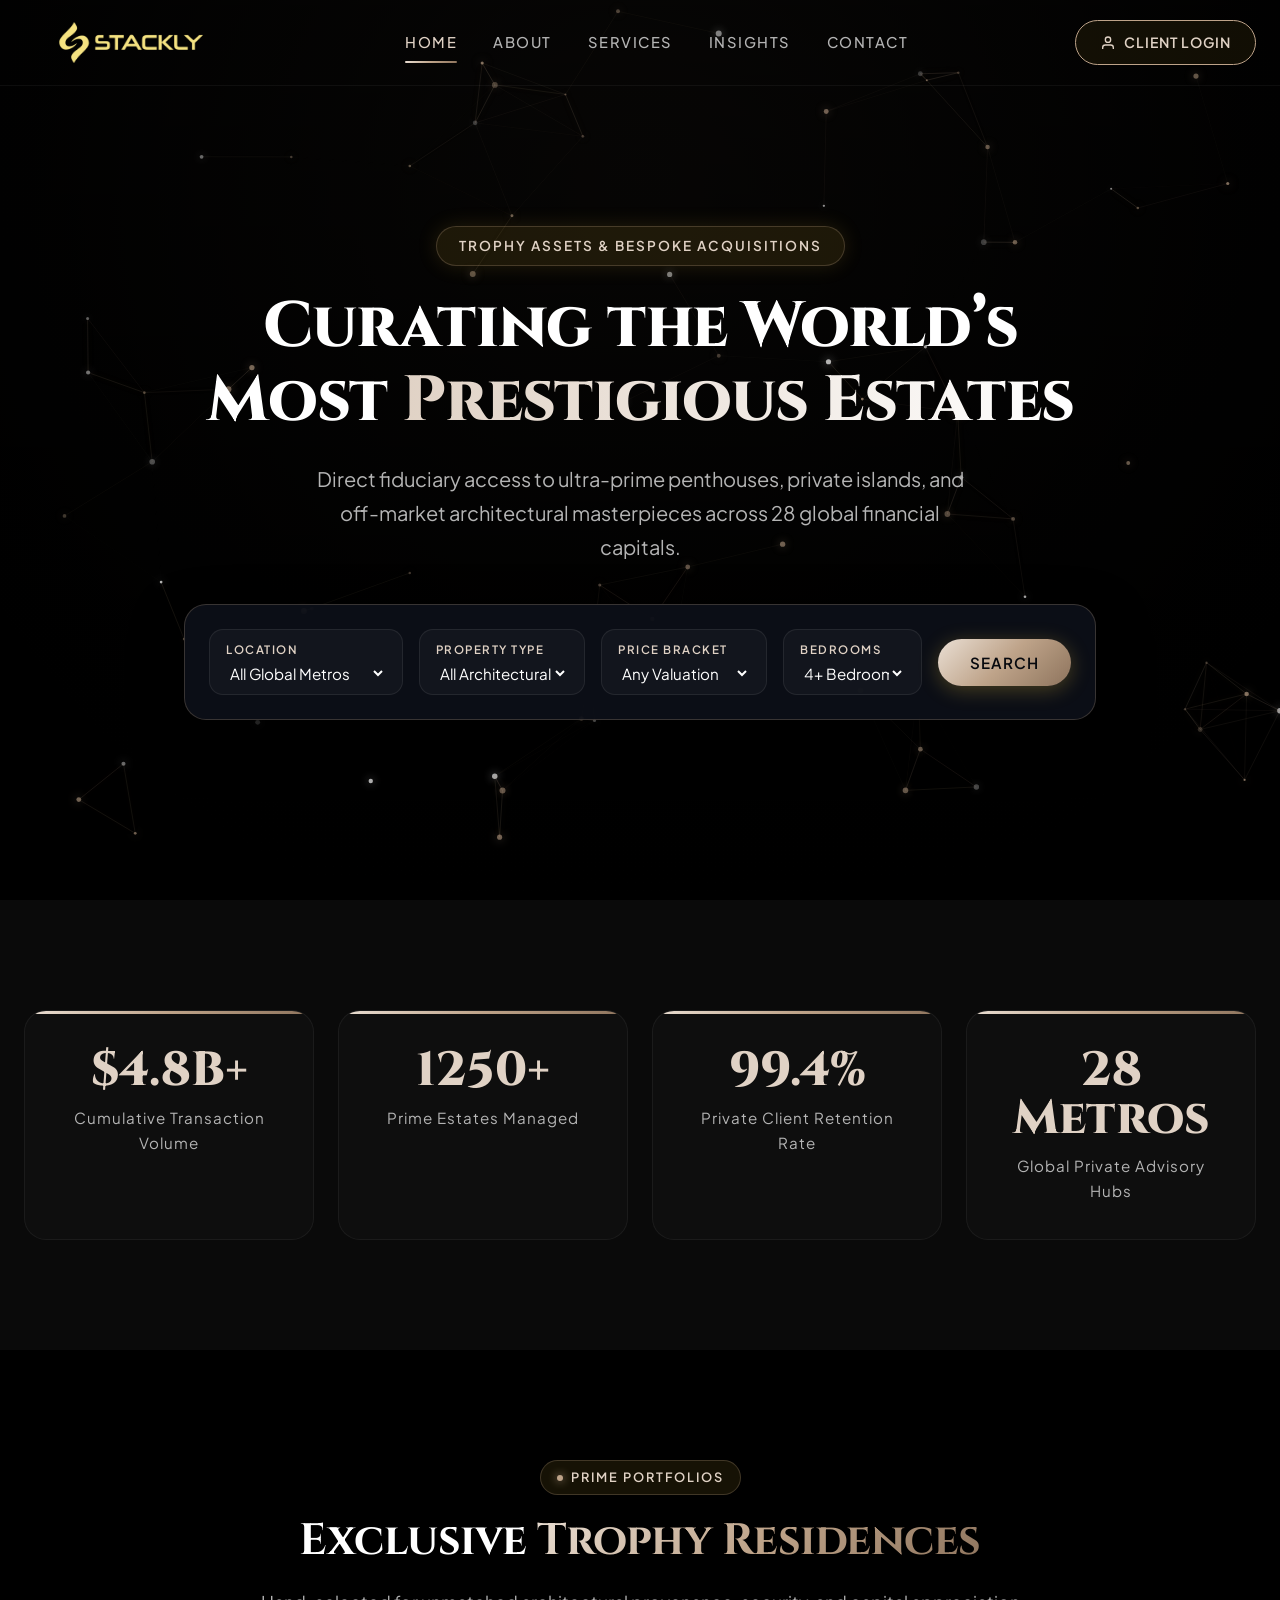
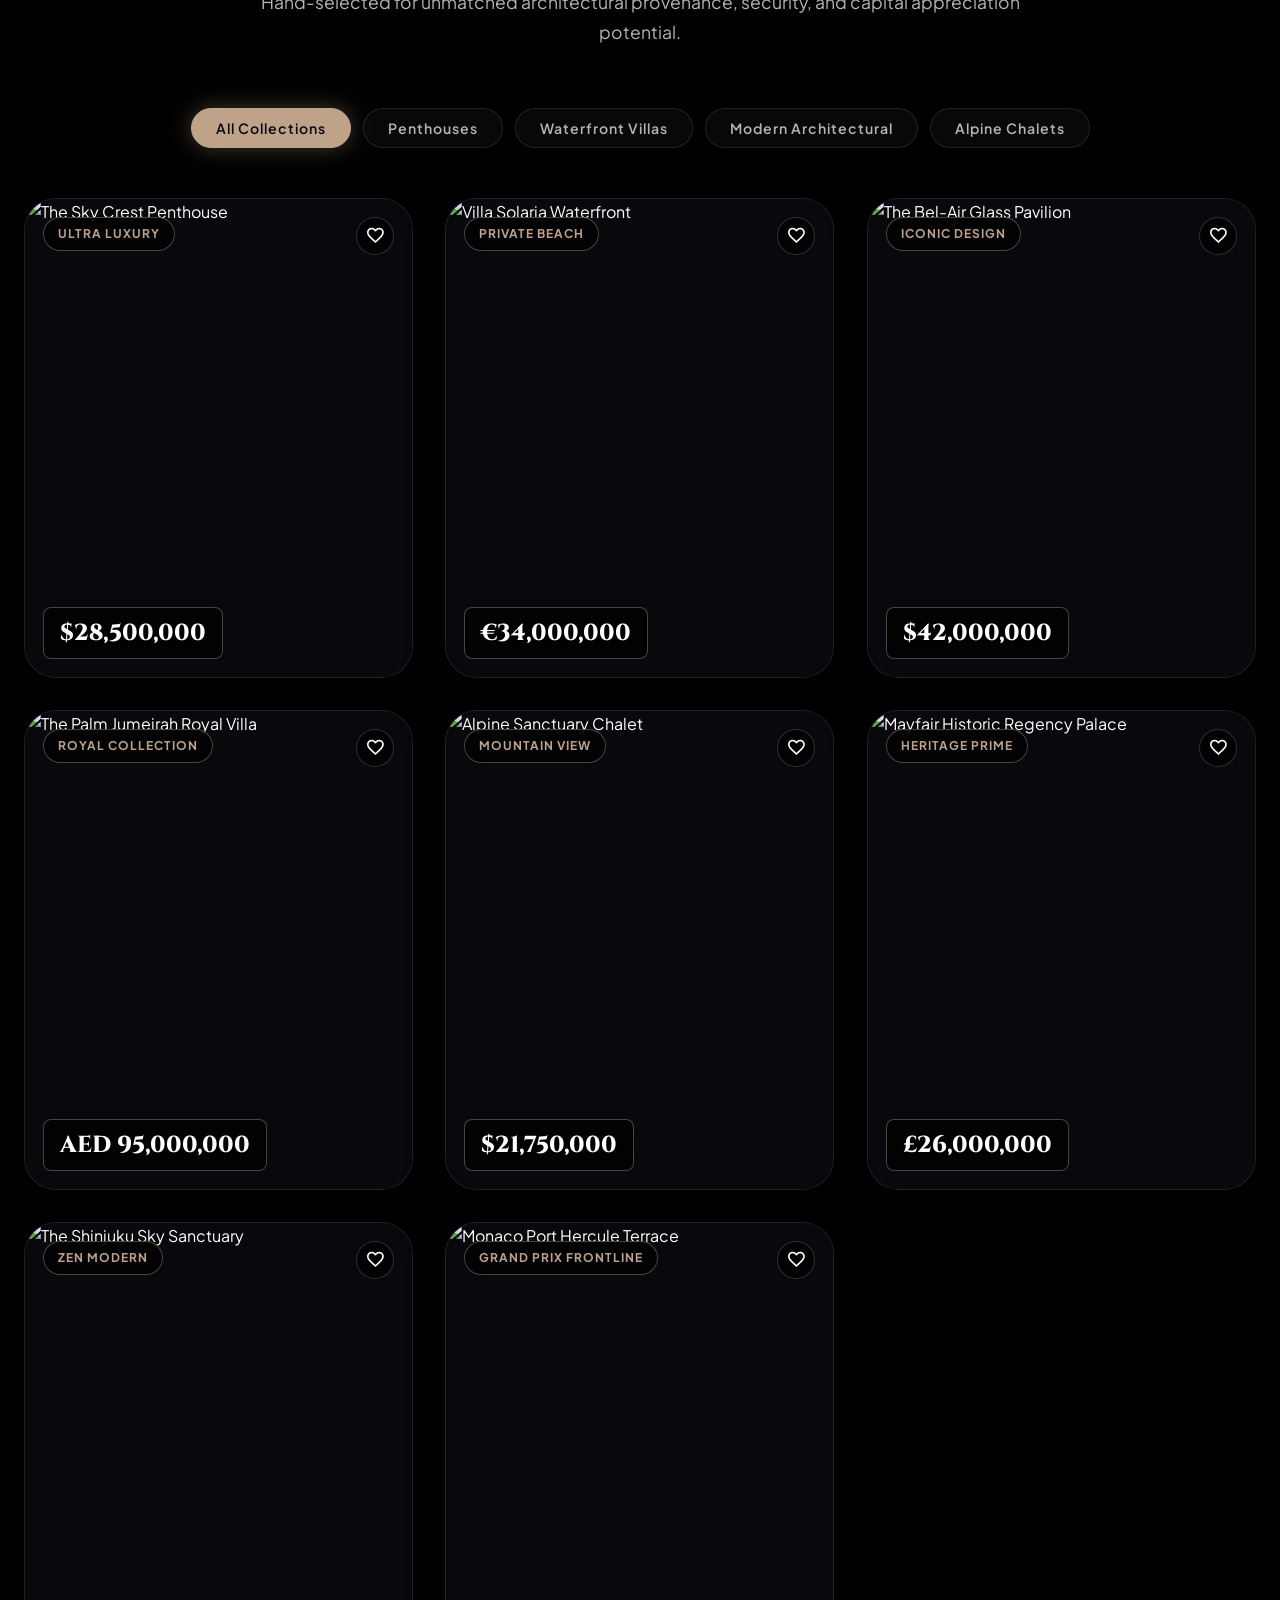
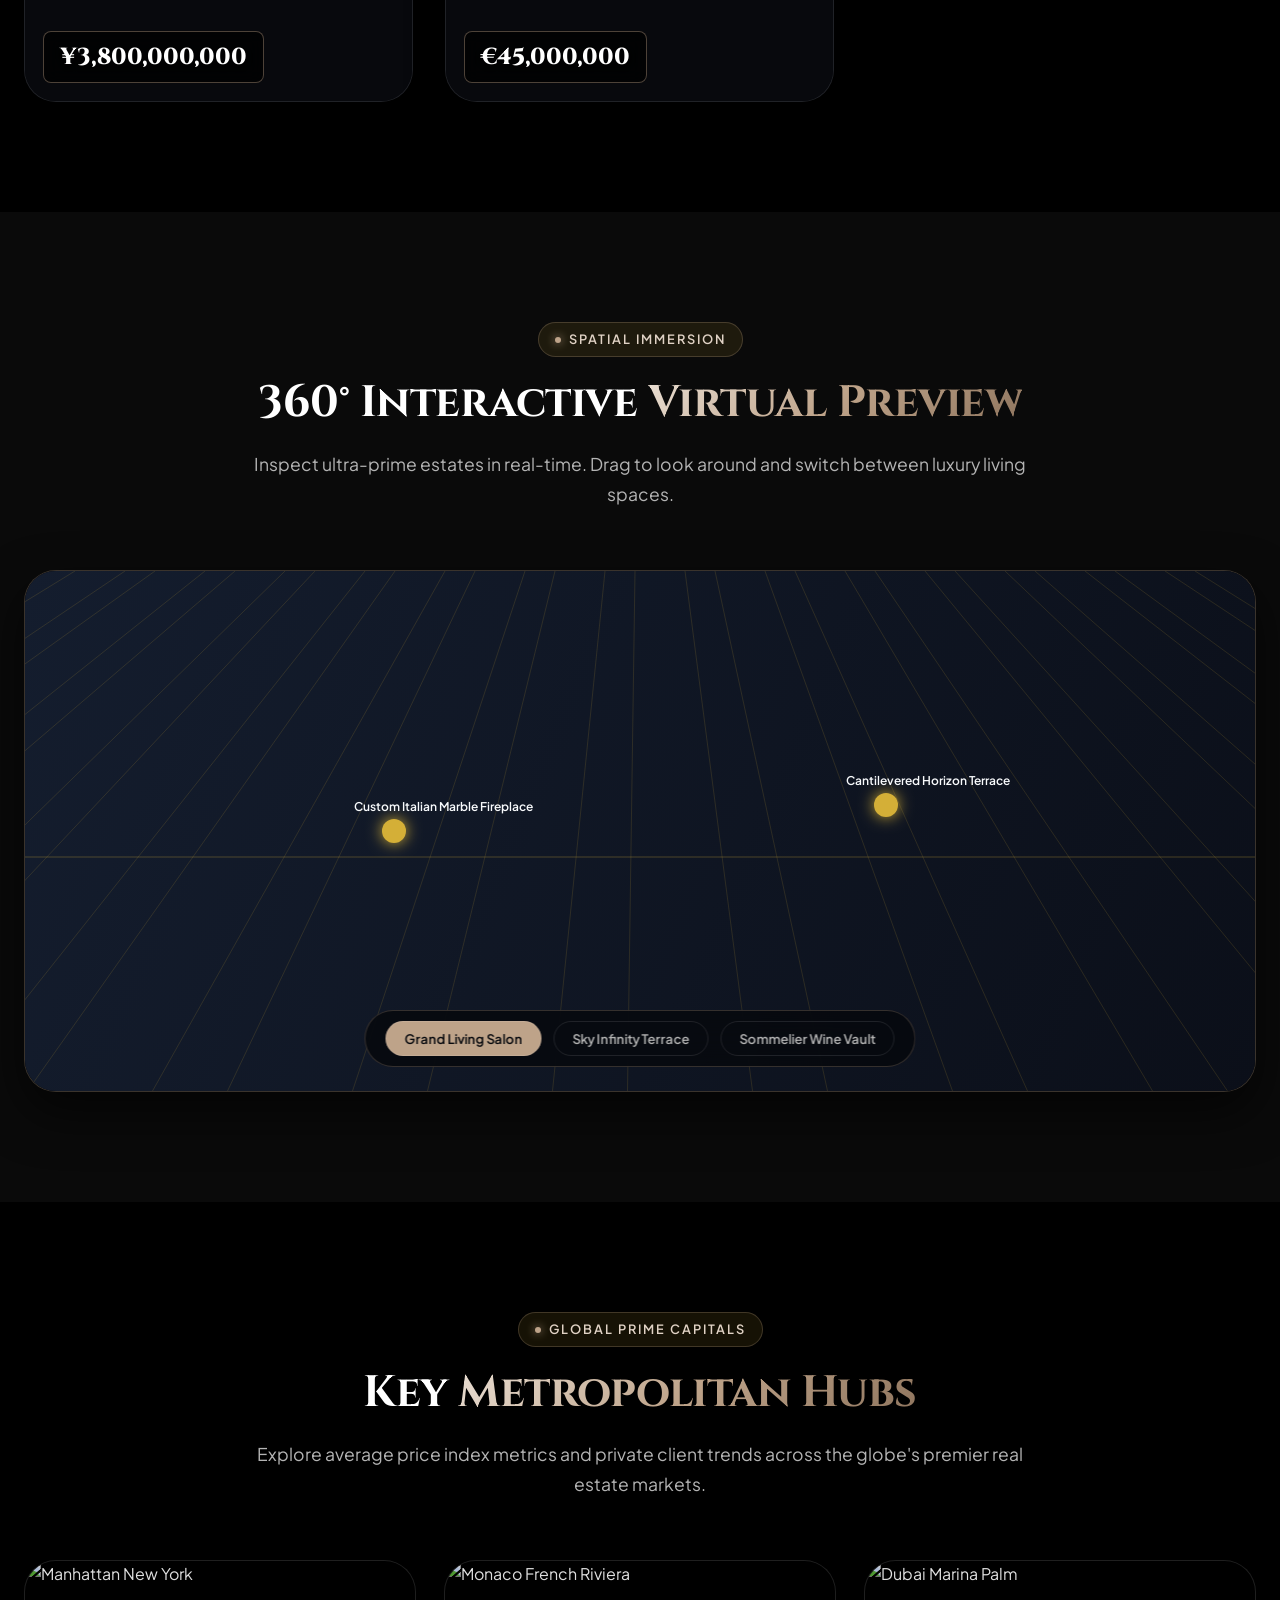
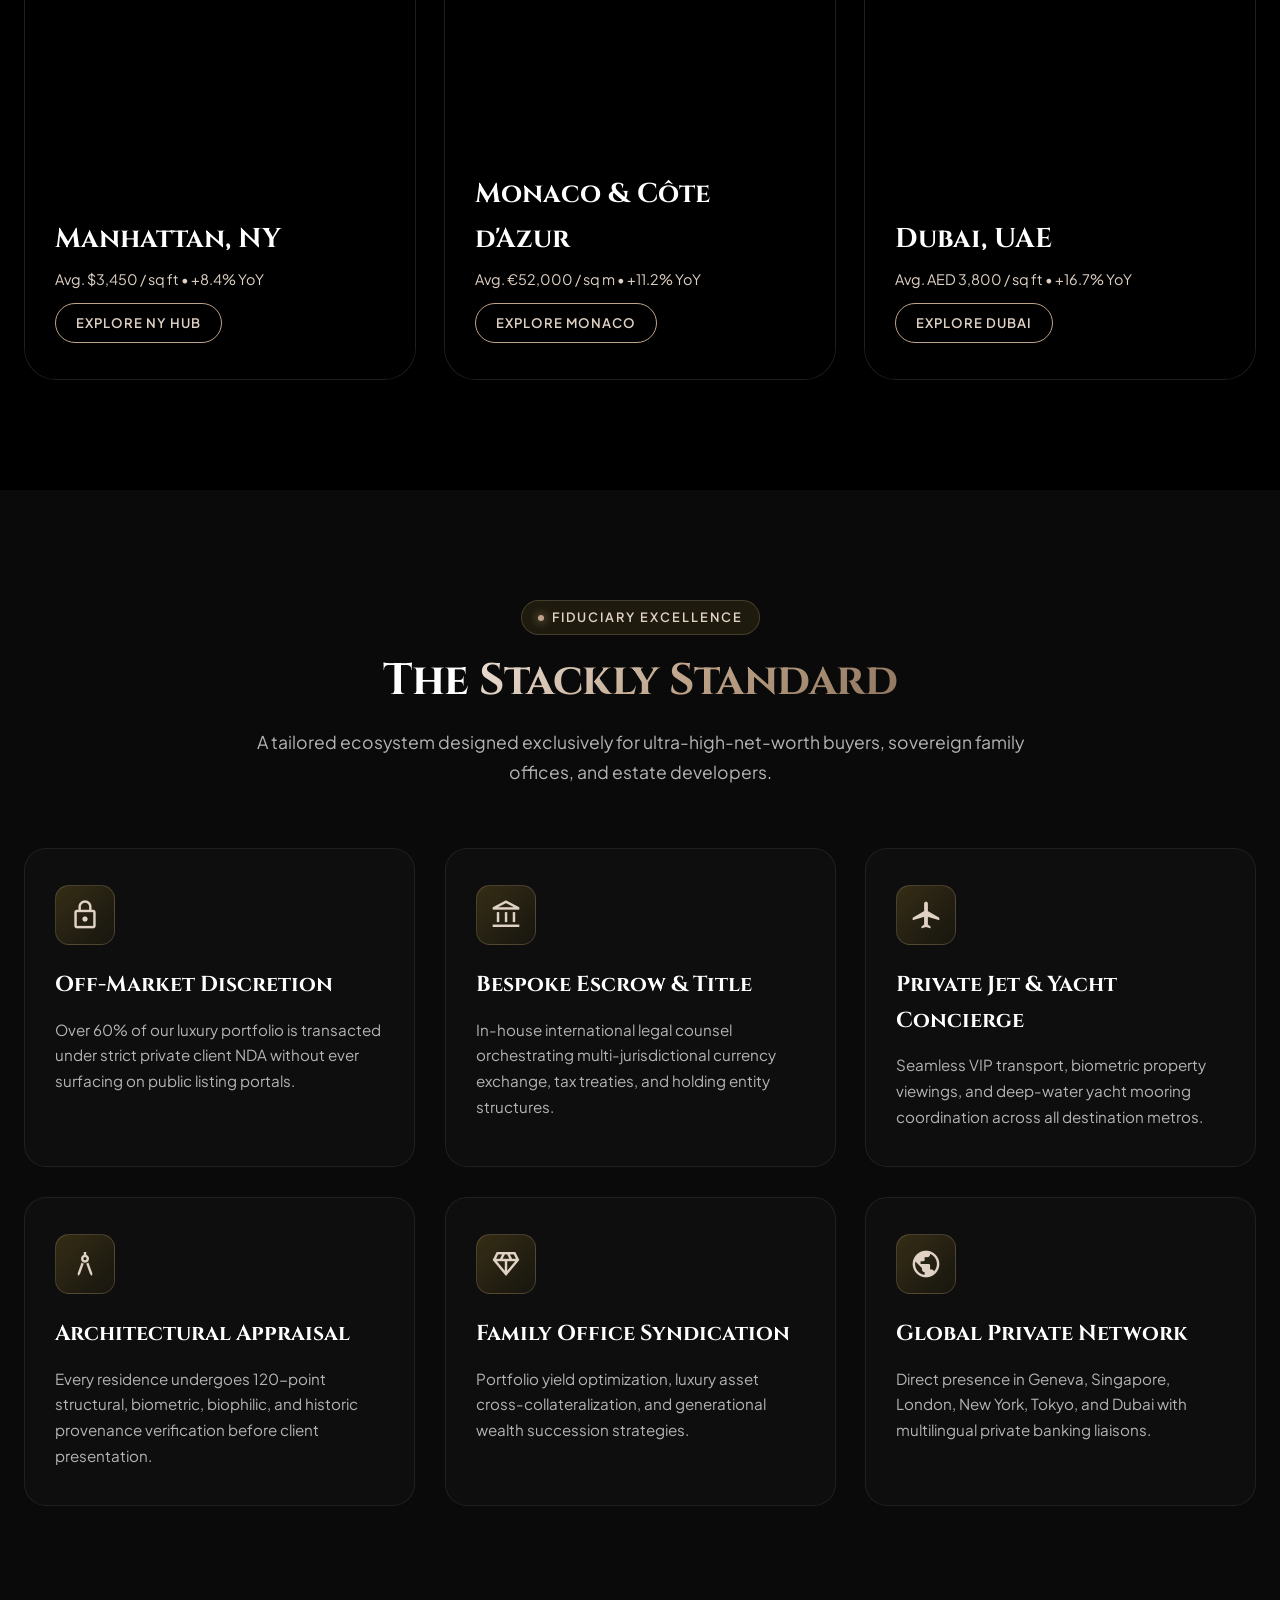
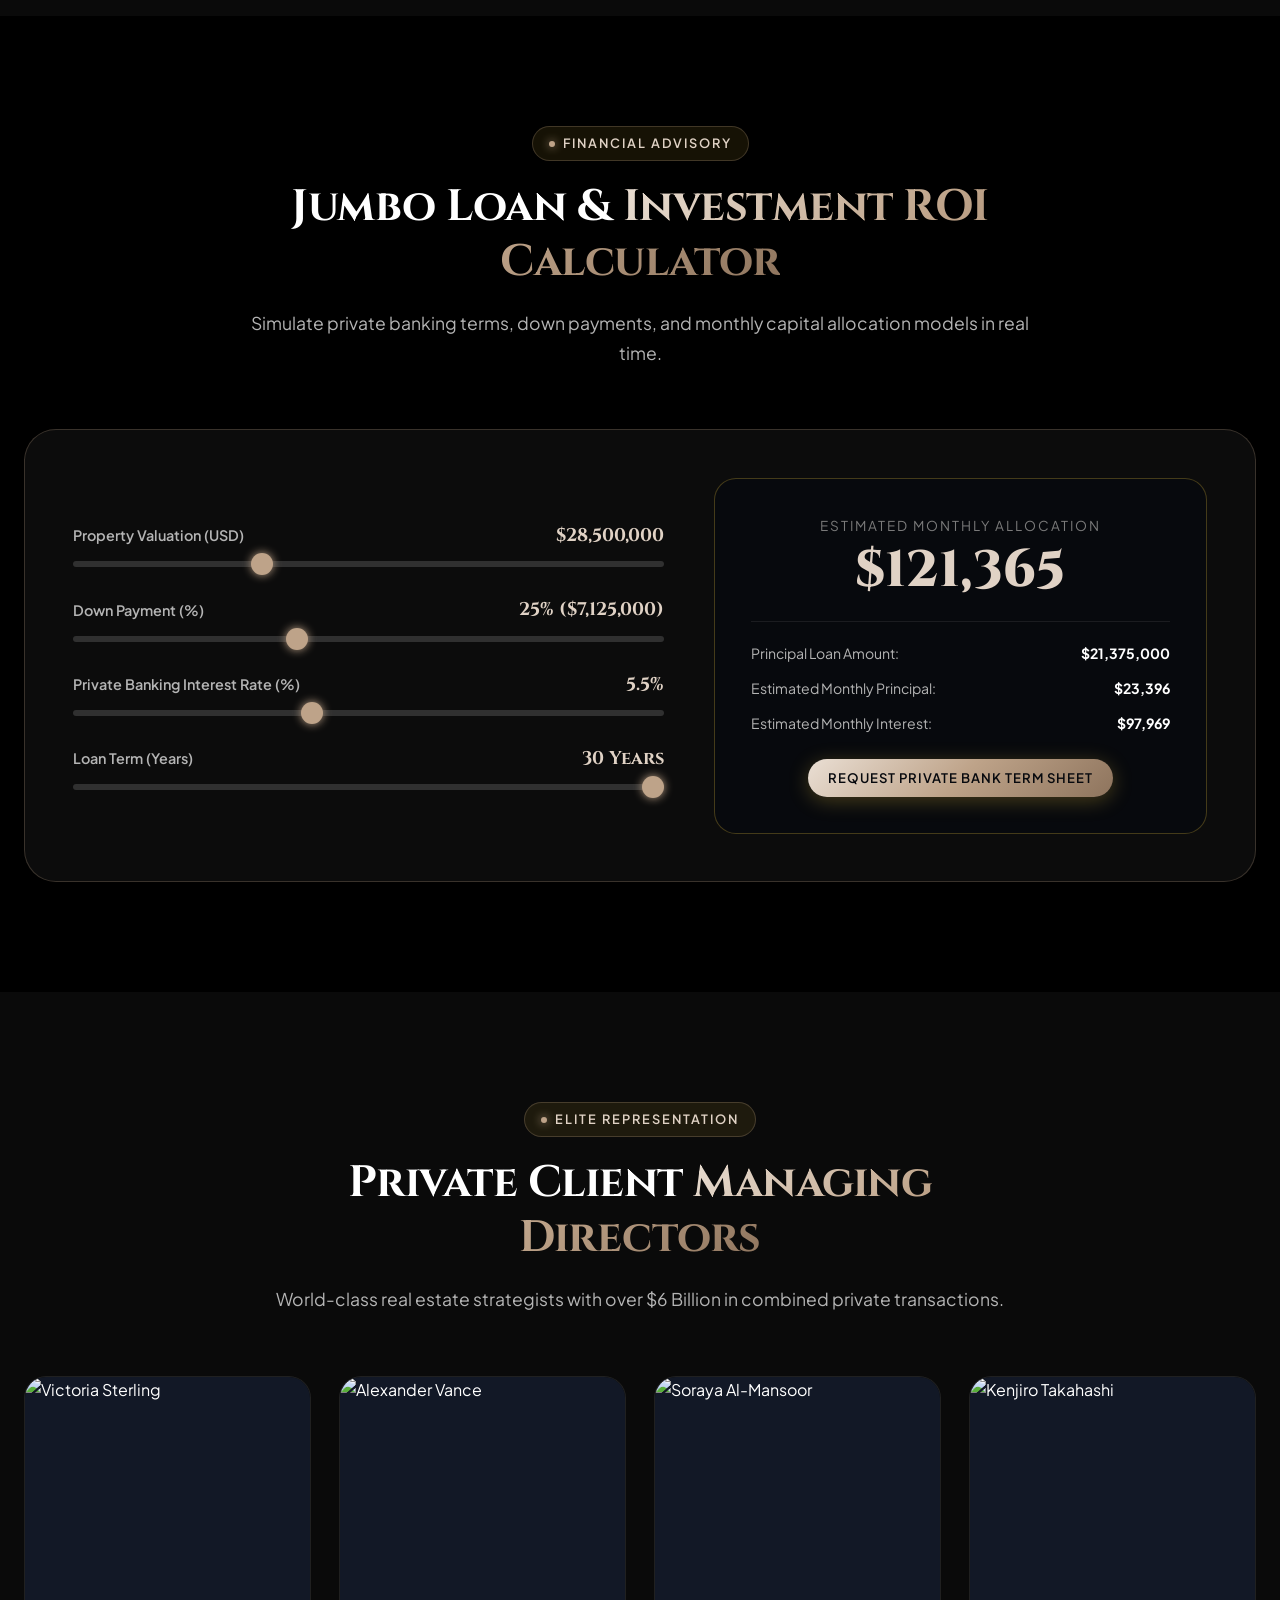
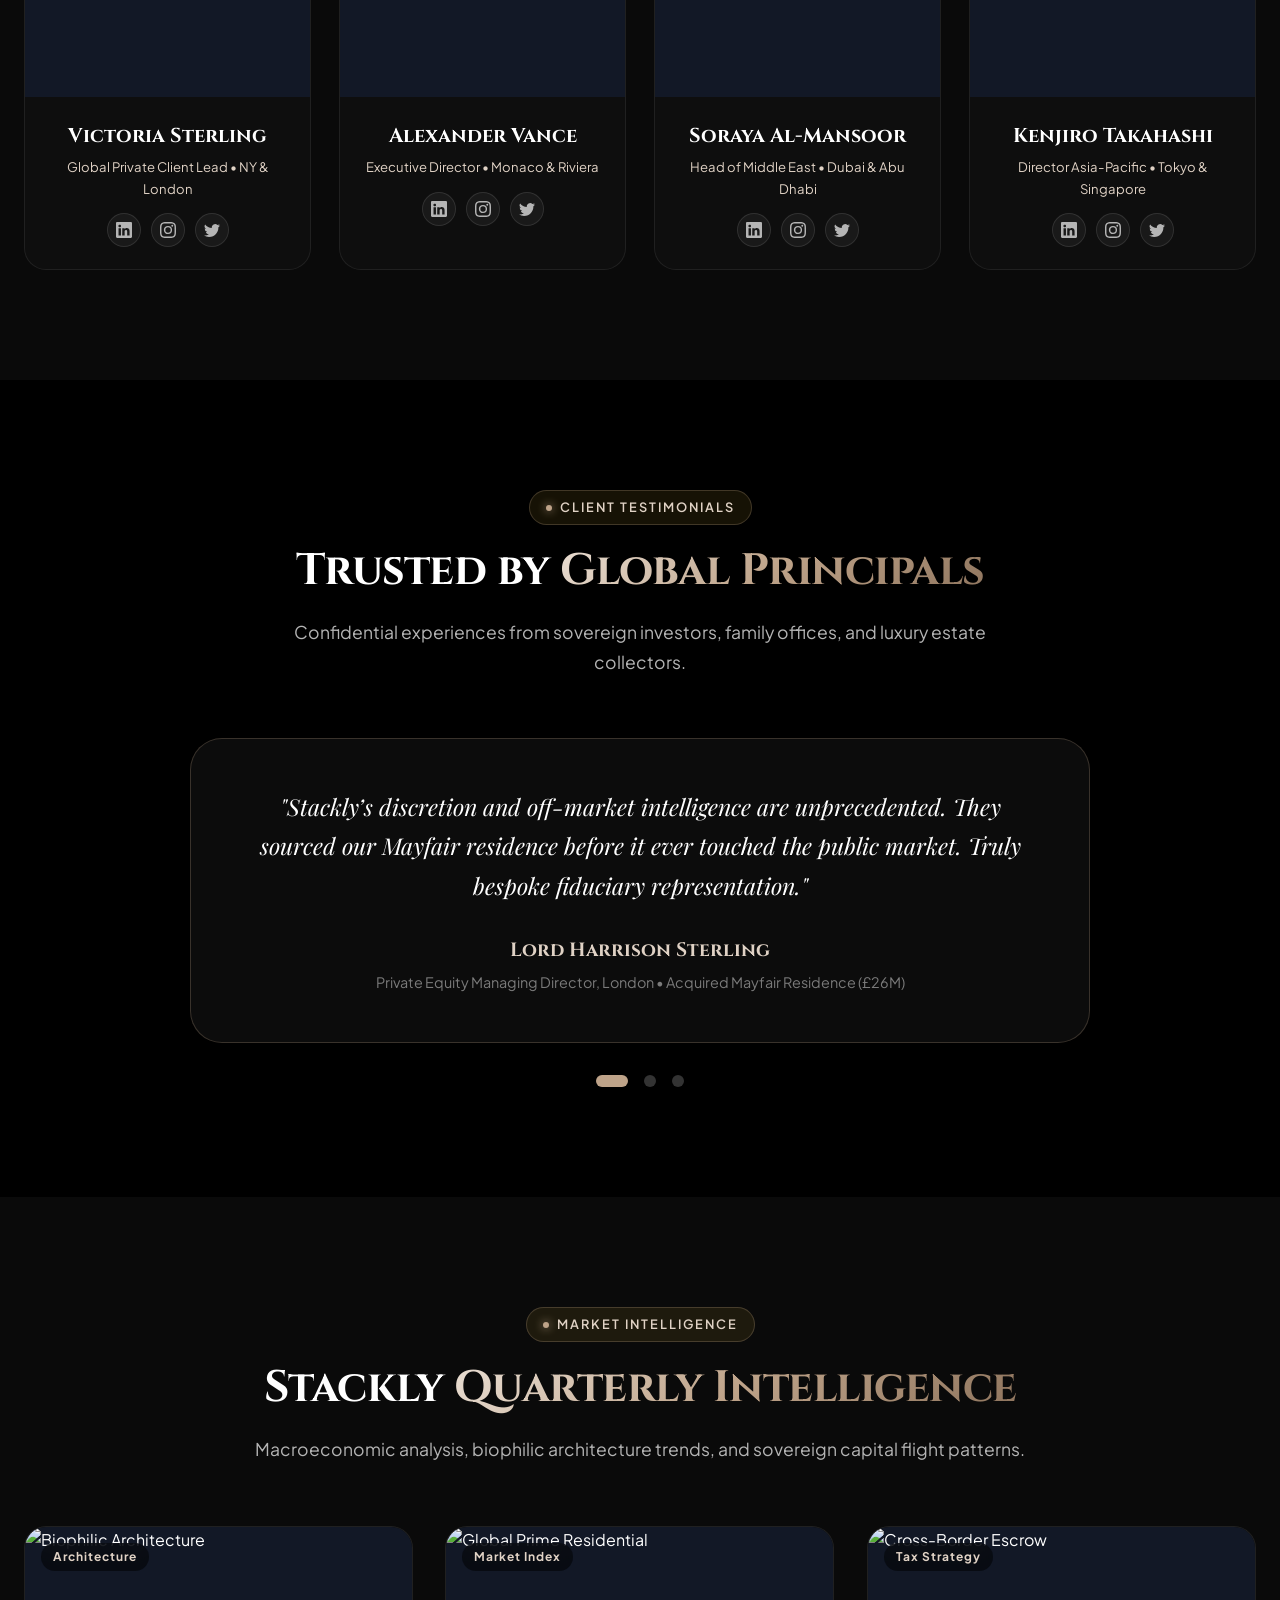
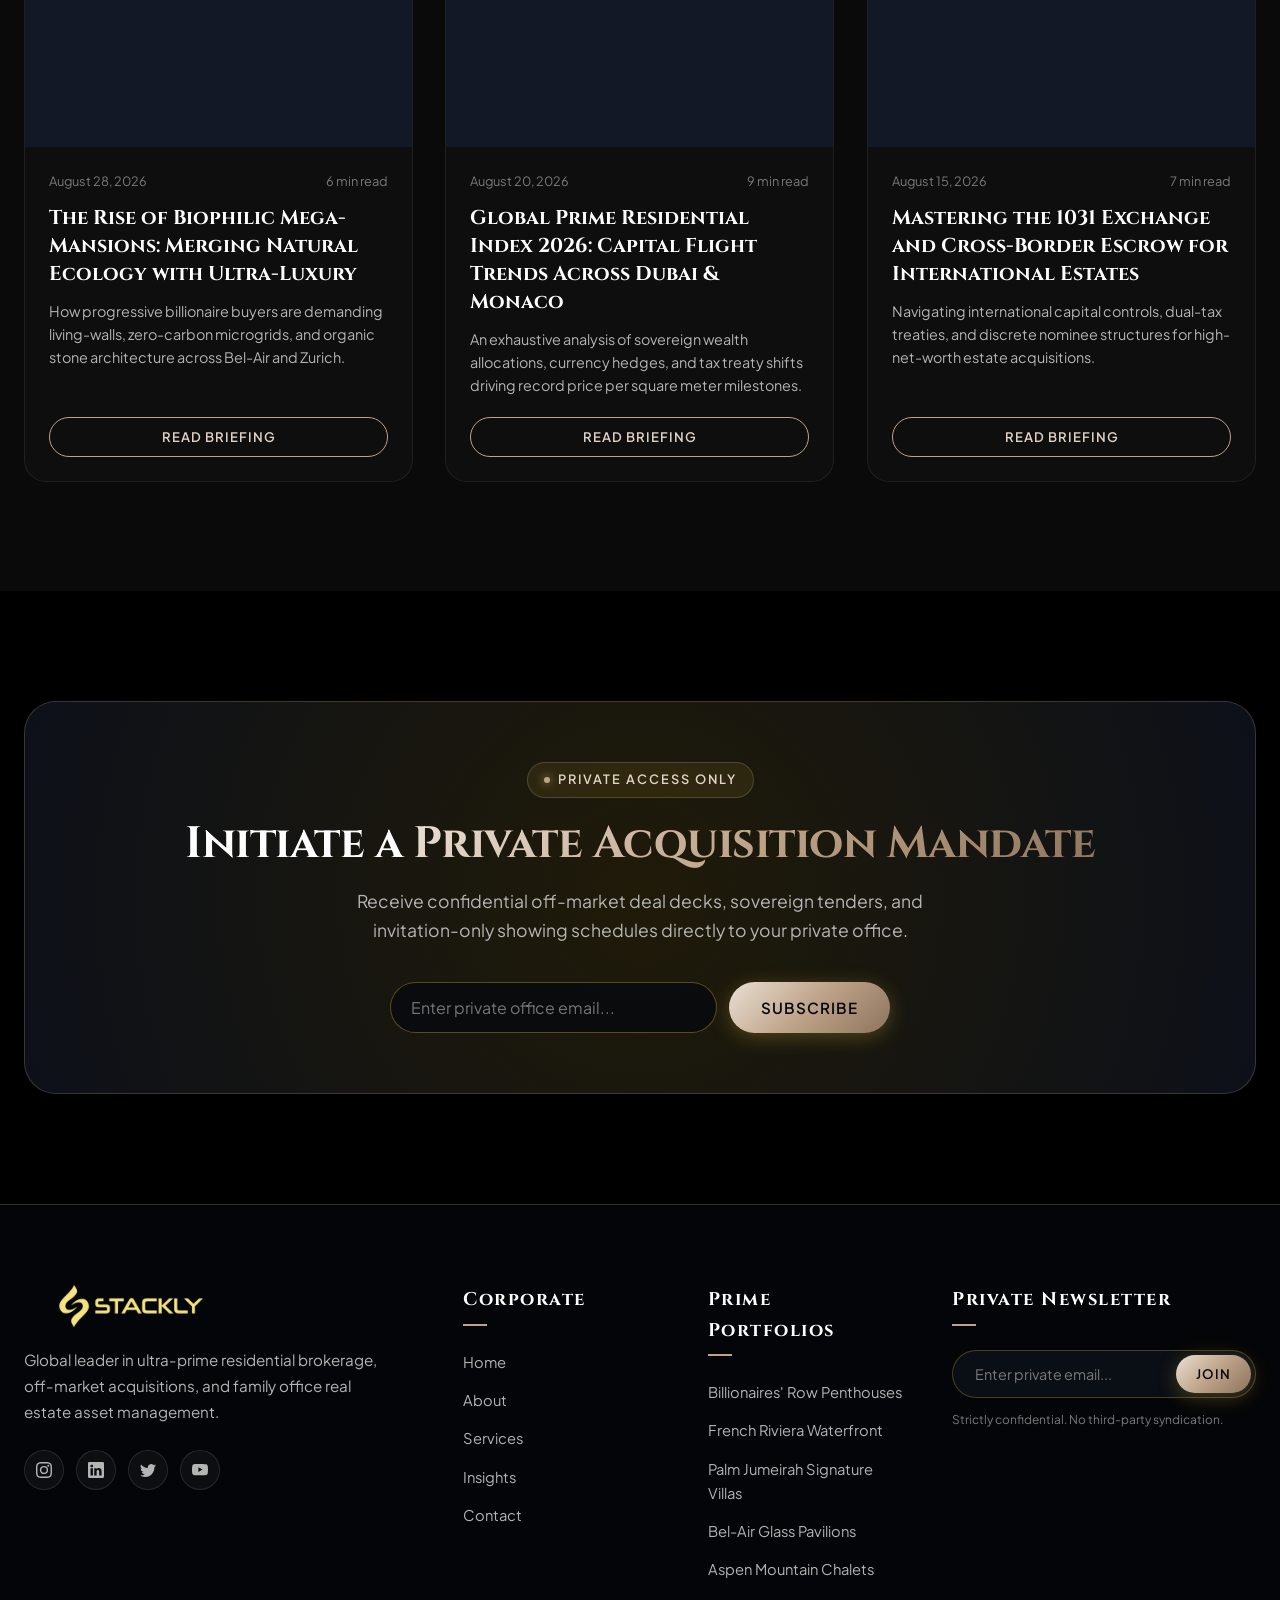
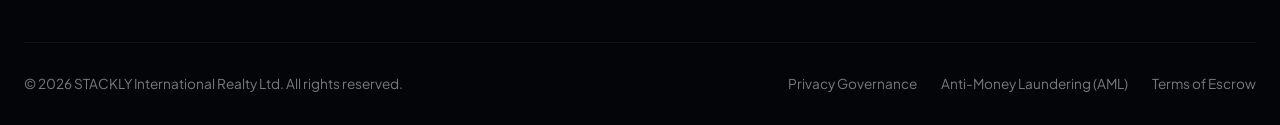
==== index.html @ 65b023ad "first commit" ====
<!DOCTYPE html>
<html lang="en">
<head>
  <meta charset="UTF-8">
  <meta name="viewport" content="width=device-width, initial-scale=1.0">
  <title>STACKLY | Ultra-Luxury Real Estate Marketplace & Private Client Advisory</title>
  <meta name="description" content="Discover the world's most prestigious luxury penthouses, waterfront villas, and architectural trophy properties with Stackly.">
  <link rel="stylesheet" href="https://fonts.googleapis.com/css2?family=Material+Symbols+Outlined:opsz,wght,FILL,GRAD@24,400,0,0" />
  <link rel="stylesheet" href="css/style.css">
  <link rel="stylesheet" href="css/components.css">
  <link rel="stylesheet" href="css/animations.css">
</head>
<body>

  <!-- ==========================================================================
       SITE HEADER & NAVIGATION
       ========================================================================== -->
  <header class="site-header">
    <div class="container nav-container">
      <!-- Left side logo specified by user -->
      <a href="index.html" class="nav-logo">
        <img src="./images/logo-dark.webp" alt="STACKLY Logo" class="nav-logo-img" />
        <!-- <div class="nav-logo-fallback" style="display: none;">
          <div class="logo-crest">S</div>
          <div class="logo-text">STACK<span>LY</span></div>
        </div> -->
      </a>

      <!-- Desktop Navigation Menu -->
      <nav class="nav-menu">
        <a href="index.html" class="nav-link active">Home</a>
        <a href="about.html" class="nav-link">About</a>
        <a href="services.html" class="nav-link">Services</a>
        <a href="blog.html" class="nav-link">Insights</a>
        <a href="contact.html" class="nav-link">Contact</a>
      </nav>

      <!-- Desktop Top-Right Actions -->
      <div class="nav-actions">
        <a href="login.html" class="btn-nav-login">
          <svg width="16" height="16" viewBox="0 0 24 24" fill="none" stroke="currentColor" stroke-width="2"><path d="M20 21v-2a4 4 0 0 0-4-4H8a4 4 0 0 0-4 4v2"></path><circle cx="12" cy="7" r="4"></circle></svg>
          Client Login
        </a>
      </div>

      <!-- Mobile Hamburger Button -->
      <button class="nav-hamburger" aria-label="Toggle Navigation">
        <span></span>
        <span></span>
        <span></span>
      </button>
    </div>
  </header>

  <!-- Mobile Navigation Fullscreen Drawer -->
  <div class="mobile-nav-drawer">
    <div class="mobile-drawer-header">
      <a href="index.html" class="mobile-drawer-logo">
        <img src="./images/logo-dark.webp" alt="STACKLY" class="mobile-drawer-logo-img" />
      </a>
      <button class="mobile-drawer-close" aria-label="Close menu">
        <span class="material-symbols-outlined">close</span>
      </button>
    </div>
    <nav class="mobile-nav-links">
      <a href="index.html" class="mobile-nav-link active">Home</a>
      <a href="about.html" class="mobile-nav-link">About</a>
      <a href="services.html" class="mobile-nav-link">Services</a>
      <a href="blog.html" class="mobile-nav-link">Insights</a>
      <a href="contact.html" class="mobile-nav-link">Contact</a>
    </nav>
    <div class="mobile-nav-actions">
      <!-- Login button inside mobile hamburger -->
      <a href="login.html" class="btn-mobile-login">Client & Admin Login</a>
    </div>
  </div>

  <main>
    <!-- ==========================================================================
         SECTION 1: HERO & MULTI-PARAMETER SEARCH BAR
         ========================================================================== -->
    <section class="hero-wrapper">
      <canvas id="heroCanvas" class="hero-bg-canvas"></canvas>
      <div class="container hero-content">
        <div class="hero-badge reveal-fade-up is-revealed">
          <span>Trophy Assets & Bespoke Acquisitions</span>
        </div>
        <h1 class="hero-title reveal-fade-up is-revealed">
          Curating the World’s Most <span class="gold-gradient-text text-shimmer">Prestigious Estates</span>
        </h1>
        <p class="hero-subtitle reveal-fade-up is-revealed">
          Direct fiduciary access to ultra-prime penthouses, private islands, and off-market architectural masterpieces across 28 global financial capitals.
        </p>

        <!-- Luxury Search Component -->
        <div class="luxury-search-box reveal-fade-up is-revealed">
          <!-- <div class="search-tabs">
            <button class="search-tab-btn active">Buy Properties</button>
            <button class="search-tab-btn">Rentals</button>
            <button class="search-tab-btn">Private Islands</button>
            <button class="search-tab-btn">Off-Market</button>
          </div> -->
          <div class="search-inputs-grid">
            <div class="search-input-group">
              <label class="search-label">Location</label>
              <select class="search-select" id="searchLocation">
                <option value="all">All Global Metros</option>
                <option value="manhattan">Manhattan, New York</option>
                <option value="monaco">Monaco & French Riviera</option>
                <option value="dubai">Dubai & Palm Jumeirah</option>
                <option value="beverly-hills">Bel-Air & Beverly Hills</option>
                <option value="london">Mayfair, London</option>
                <option value="aspen">Aspen, Colorado</option>
              </select>
            </div>
            <div class="search-input-group">
              <label class="search-label">Property Type</label>
              <select class="search-select" id="searchType">
                <option value="all">All Architectural Types</option>
                <option value="penthouses">Triplex Penthouses</option>
                <option value="villas">Oceanfront Villas</option>
                <option value="modern">Modern Glass Pavilions</option>
                <option value="alpine">Ski-in/Ski-out Chalets</option>
              </select>
            </div>
            <div class="search-input-group">
              <label class="search-label">Price Bracket</label>
              <select class="search-select" id="searchPrice">
                <option value="all">Any Valuation</option>
                <option value="10-25">$10M – $25M USD</option>
                <option value="25-50">$25M – $50M USD</option>
                <option value="50+">$50M+ Sovereign Trophy</option>
              </select>
            </div>
            <div class="search-input-group">
              <label class="search-label">Bedrooms</label>
              <select class="search-select" id="searchBeds">
                <option value="all">4+ Bedrooms</option>
                <option value="5">5+ Suites</option>
                <option value="6">6+ Suites</option>
                <option value="8">8+ Palace Suite</option>
              </select>
            </div>
            <button class="btn btn-gold" onclick="window.location.href='./404.html'">
              Search
            </button>
          </div>
        </div>
      </div>
    </section>

    <!-- ==========================================================================
         SECTION 2: GLOBAL METRICS & COUNTERS
         ========================================================================== -->
    <section class="section section-dark">
      <div class="container">
        <div class="stats-grid">
          <div class="stat-card reveal-left delay-100">
            <div class="stat-number" data-target="4.8" data-prefix="$" data-suffix="B+" data-decimals="1">$0.0B+</div>
            <div class="stat-label">Cumulative Transaction Volume</div>
          </div>
          <div class="stat-card reveal-left delay-200">
            <div class="stat-number" data-target="1250" data-suffix="+" data-decimals="0">0+</div>
            <div class="stat-label">Prime Estates Managed</div>
          </div>
          <div class="stat-card reveal-right delay-300">
            <div class="stat-number" data-target="99.4" data-suffix="%" data-decimals="1">0.0%</div>
            <div class="stat-label">Private Client Retention Rate</div>
          </div>
          <div class="stat-card reveal-right delay-400">
            <div class="stat-number" data-target="28" data-suffix=" Metros" data-decimals="0">0</div>
            <div class="stat-label">Global Private Advisory Hubs</div>
          </div>
        </div>
      </div>
    </section>

    <!-- ==========================================================================
         SECTION 3: CURATED VIP PROPERTY SHOWCASE
         ========================================================================== -->
    <section class="section">
      <div class="container">
        <div class="section-header reveal-top">
          <span class="section-tag">Prime Portfolios</span>
          <h2 class="section-title">Exclusive <span class="gold-gradient-text">Trophy Residences</span></h2>
          <p class="section-description">Hand-selected for unmatched architectural provenance, security, and capital appreciation potential.</p>
        </div>

        <div class="category-filter-bar reveal-bottom">
          <button class="filter-btn active" data-category="all">All Collections</button>
          <button class="filter-btn" data-category="penthouses">Penthouses</button>
          <button class="filter-btn" data-category="villas">Waterfront Villas</button>
          <button class="filter-btn" data-category="modern">Modern Architectural</button>
          <button class="filter-btn" data-category="alpine">Alpine Chalets</button>
        </div>

        <div class="property-grid" id="featuredPropertyGrid">
          <!-- Dynamic rendering from property-data.js -->
        </div>
      </div>
    </section>
<!-- property -->
    <!-- ==========================================================================
         SECTION 4: 3D VIRTUAL TOUR SIMULATOR
         ========================================================================== -->
    <section class="section section-dark">
      <div class="container">
        <div class="section-header reveal-top">
          <span class="section-tag">Spatial Immersion</span>
          <h2 class="section-title">360° Interactive <span class="gold-gradient-text">Virtual Preview</span></h2>
          <p class="section-description">Inspect ultra-prime estates in real-time. Drag to look around and switch between luxury living spaces.</p>
        </div>

        <div class="tour-simulator-card reveal-left">
          <div class="tour-screen-wrap">
            <canvas id="virtualTourCanvas" class="tour-screen-canvas"></canvas>
            <div class="tour-controls-bar">
              <button class="tour-btn active" data-room="grand-salon">Grand Living Salon</button>
              <button class="tour-btn" data-room="penthouse-terrace">Sky Infinity Terrace</button>
              <button class="tour-btn" data-room="wine-cellar">Sommelier Wine Vault</button>
            </div>
          </div>
        </div>
      </div>
    </section>

    <!-- ==========================================================================
         SECTION 5: GLOBAL NEIGHBORHOOD & METRO PULSE
         ========================================================================== -->
    <section class="section">
      <div class="container">
        <div class="section-header reveal-top">
          <span class="section-tag">Global Prime Capitals</span>
          <h2 class="section-title">Key <span class="gold-gradient-text">Metropolitan Hubs</span></h2>
          <p class="section-description">Explore average price index metrics and private client trends across the globe's premier real estate markets.</p>
        </div>

        <div class="metro-grid">
          <div class="metro-card reveal-left delay-100">
            <img src="./images/manhattan-loft.webp" alt="Manhattan New York" class="metro-card-bg" />
            <div class="metro-card-overlay"></div>
            <div class="metro-card-content">
              <h3 class="metro-card-title">Manhattan, NY</h3>
              <p class="metro-card-stat">Avg. $3,450 / sq ft • +8.4% YoY</p>
              <a href="contact.html?metro=ny" class="btn btn-outline-gold btn-sm">Explore NY Hub</a>
            </div>
          </div>
          <div class="metro-card reveal-bottom delay-200">
            <img src="./images/monaco-harbor.webp" alt="Monaco French Riviera" class="metro-card-bg" />
            <div class="metro-card-overlay"></div>
            <div class="metro-card-content">
              <h3 class="metro-card-title">Monaco & Côte d'Azur</h3>
              <p class="metro-card-stat">Avg. €52,000 / sq m • +11.2% YoY</p>
              <a href="contact.html?metro=monaco" class="btn btn-outline-gold btn-sm">Explore Monaco</a>
            </div>
          </div>
          <div class="metro-card reveal-right delay-300">
            <img src="./images/dubai-residence.webp" alt="Dubai Marina Palm" class="metro-card-bg" />
            <div class="metro-card-overlay"></div>
            <div class="metro-card-content">
              <h3 class="metro-card-title">Dubai, UAE</h3>
              <p class="metro-card-stat">Avg. AED 3,800 / sq ft • +16.7% YoY</p>
              <a href="contact.html?metro=dubai" class="btn btn-outline-gold btn-sm">Explore Dubai</a>
            </div>
          </div>
        </div>
      </div>
    </section>

    <!-- ==========================================================================
         SECTION 6: THE STACKLY ADVANTAGE (WHY CHOOSE US)
         ========================================================================== -->
    <section class="section section-dark">
      <div class="container">
        <div class="section-header">
          <span class="section-tag">Fiduciary Excellence</span>
          <h2 class="section-title">The <span class="gold-gradient-text">Stackly Standard</span></h2>
          <p class="section-description">A tailored ecosystem designed exclusively for ultra-high-net-worth buyers, sovereign family offices, and estate developers.</p>
        </div>

        <div class="advantage-grid">
          <div class="advantage-card">
            <div class="advantage-icon-box">
              <span class="material-symbols-outlined" style="font-size: 2rem;">lock</span>
            </div>
            <h3 class="advantage-title">Off-Market Discretion</h3>
            <p class="advantage-desc">Over 60% of our luxury portfolio is transacted under strict private client NDA without ever surfacing on public listing portals.</p>
          </div>
          <div class="advantage-card">
            <div class="advantage-icon-box">
              <span class="material-symbols-outlined" style="font-size: 2rem;">account_balance</span>
            </div>
            <h3 class="advantage-title">Bespoke Escrow & Title</h3>
            <p class="advantage-desc">In-house international legal counsel orchestrating multi-jurisdictional currency exchange, tax treaties, and holding entity structures.</p>
          </div>
          <div class="advantage-card">
            <div class="advantage-icon-box">
              <span class="material-symbols-outlined" style="font-size: 2rem;">flight</span>
            </div>
            <h3 class="advantage-title">Private Jet & Yacht Concierge</h3>
            <p class="advantage-desc">Seamless VIP transport, biometric property viewings, and deep-water yacht mooring coordination across all destination metros.</p>
          </div>
          <div class="advantage-card">
            <div class="advantage-icon-box">
              <span class="material-symbols-outlined" style="font-size: 2rem;">architecture</span>
            </div>
            <h3 class="advantage-title">Architectural Appraisal</h3>
            <p class="advantage-desc">Every residence undergoes 120-point structural, biometric, biophilic, and historic provenance verification before client presentation.</p>
          </div>
          <div class="advantage-card">
            <div class="advantage-icon-box">
              <span class="material-symbols-outlined" style="font-size: 2rem;">diamond</span>
            </div>
            <h3 class="advantage-title">Family Office Syndication</h3>
            <p class="advantage-desc">Portfolio yield optimization, luxury asset cross-collateralization, and generational wealth succession strategies.</p>
          </div>
          <div class="advantage-card">
            <div class="advantage-icon-box">
              <span class="material-symbols-outlined" style="font-size: 2rem;">public</span>
            </div>
            <h3 class="advantage-title">Global Private Network</h3>
            <p class="advantage-desc">Direct presence in Geneva, Singapore, London, New York, Tokyo, and Dubai with multilingual private banking liaisons.</p>
          </div>
        </div>
      </div>
    </section>

    <!-- ==========================================================================
         SECTION 7: SMART MORTGAGE & ROI CALCULATOR
         ========================================================================== -->
    <section class="section">
      <div class="container">
        <div class="section-header">
          <span class="section-tag">Financial Advisory</span>
          <h2 class="section-title">Jumbo Loan & <span class="gold-gradient-text">Investment ROI Calculator</span></h2>
          <p class="section-description">Simulate private banking terms, down payments, and monthly capital allocation models in real time.</p>
        </div>

        <div class="calc-card">
          <div class="calc-sliders">
            <div class="slider-group">
              <div class="slider-header">
                <span class="slider-label">Property Valuation (USD)</span>
                <span class="slider-value" id="calcPriceVal">$28,500,000</span>
              </div>
              <input type="range" class="calc-range" id="calcPrice" min="5000000" max="80000000" step="500000" value="28500000">
            </div>
            <div class="slider-group">
              <div class="slider-header">
                <span class="slider-label">Down Payment (%)</span>
                <span class="slider-value" id="calcDownVal">25% ($7,125,000)</span>
              </div>
              <input type="range" class="calc-range" id="calcDown" min="10" max="50" step="5" value="25">
            </div>
            <div class="slider-group">
              <div class="slider-header">
                <span class="slider-label">Private Banking Interest Rate (%)</span>
                <span class="slider-value" id="calcRateVal">5.5%</span>
              </div>
              <input type="range" class="calc-range" id="calcRate" min="2.5" max="10.0" step="0.1" value="5.5">
            </div>
            <div class="slider-group">
              <div class="slider-header">
                <span class="slider-label">Loan Term (Years)</span>
                <span class="slider-value" id="calcTermVal">30 Years</span>
              </div>
              <input type="range" class="calc-range" id="calcTerm" min="10" max="30" step="5" value="30">
            </div>
          </div>

          <div class="calc-result-box">
            <div class="calc-monthly-label">Estimated Monthly Allocation</div>
            <div class="calc-monthly-val" id="calcMonthlyPayment">$121,364</div>
            <div class="calc-breakdown-list">
              <div class="calc-breakdown-item">
                <span>Principal Loan Amount:</span>
                <span id="calcLoanAmount" style="color: #fff; font-weight: 700;">$21,375,000</span>
              </div>
              <div class="calc-breakdown-item">
                <span>Estimated Monthly Principal:</span>
                <span id="calcPrincipalPayment" style="color: #fff; font-weight: 700;">$23,393</span>
              </div>
              <div class="calc-breakdown-item">
                <span>Estimated Monthly Interest:</span>
                <span id="calcInterestPayment" style="color: #fff; font-weight: 700;">$97,971</span>
              </div>
            </div>
            <a href="contact.html?service=jumbo-loan" class="btn btn-gold btn-sm">Request Private Bank Term Sheet</a>
          </div>
        </div>
      </div>
    </section>

    <!-- ==========================================================================
         SECTION 8: ELITE PRIVATE CLIENT ADVISORS
         ========================================================================== -->
    <section class="section section-dark">
      <div class="container">
        <div class="section-header">
          <span class="section-tag">Elite Representation</span>
          <h2 class="section-title">Private Client <span class="gold-gradient-text">Managing Directors</span></h2>
          <p class="section-description">World-class real estate strategists with over $6 Billion in combined private transactions.</p>
        </div>

        <div class="agent-grid">
          <div class="agent-card">
            <div class="agent-img-wrap">
              <img src="./images/agent-1.webp" alt="Victoria Sterling" class="agent-img" />
            </div>
            <div class="agent-info">
              <h3 class="agent-name">Victoria Sterling</h3>
              <p class="agent-role">Global Private Client Lead • NY & London</p>
              <div class="agent-socials">
                <a href="404.html" class="agent-social-btn" title="LinkedIn"><svg xmlns="http://www.w3.org/2000/svg" width="16" height="16" fill="currentColor" class="bi bi-linkedin" viewBox="0 0 16 16">
  <path d="M0 1.146C0 .513.526 0 1.175 0h13.65C15.474 0 16 .513 16 1.146v13.708c0 .633-.526 1.146-1.175 1.146H1.175C.526 16 0 15.487 0 14.854zm4.943 12.248V6.169H2.542v7.225zm-1.2-8.212c.837 0 1.358-.554 1.358-1.248-.015-.709-.52-1.248-1.342-1.248S2.4 3.226 2.4 3.934c0 .694.521 1.248 1.327 1.248zm4.908 8.212V9.359c0-.216.016-.432.08-.586.173-.431.568-.878 1.232-.878.869 0 1.216.662 1.216 1.634v3.865h2.401V9.25c0-2.22-1.184-3.252-2.764-3.252-1.274 0-1.845.7-2.165 1.193v.025h-.016l.016-.025V6.169h-2.4c.03.678 0 7.225 0 7.225z"/>
</svg></a>
                <a href="404.html" class="agent-social-btn" title="Instagram"><svg xmlns="http://www.w3.org/2000/svg" width="16" height="16" fill="currentColor" class="bi bi-instagram" viewBox="0 0 16 16">
  <path d="M8 0C5.829 0 5.556.01 4.703.048 3.85.088 3.269.222 2.76.42a3.9 3.9 0 0 0-1.417.923A3.9 3.9 0 0 0 .42 2.76C.222 3.268.087 3.85.048 4.7.01 5.555 0 5.827 0 8.001c0 2.172.01 2.444.048 3.297.04.852.174 1.433.372 1.942.205.526.478.972.923 1.417.444.445.89.719 1.416.923.51.198 1.09.333 1.942.372C5.555 15.99 5.827 16 8 16s2.444-.01 3.298-.048c.851-.04 1.434-.174 1.943-.372a3.9 3.9 0 0 0 1.416-.923c.445-.445.718-.891.923-1.417.197-.509.332-1.09.372-1.942C15.99 10.445 16 10.173 16 8s-.01-2.445-.048-3.299c-.04-.851-.175-1.433-.372-1.941a3.9 3.9 0 0 0-.923-1.417A3.9 3.9 0 0 0 13.24.42c-.51-.198-1.092-.333-1.943-.372C10.443.01 10.172 0 7.998 0zm-.717 1.442h.718c2.136 0 2.389.007 3.232.046.78.035 1.204.166 1.486.275.373.145.64.319.92.599s.453.546.598.92c.11.281.24.705.275 1.485.039.843.047 1.096.047 3.231s-.008 2.389-.047 3.232c-.035.78-.166 1.203-.275 1.485a2.5 2.5 0 0 1-.599.919c-.28.28-.546.453-.92.598-.28.11-.704.24-1.485.276-.843.038-1.096.047-3.232.047s-2.39-.009-3.233-.047c-.78-.036-1.203-.166-1.485-.276a2.5 2.5 0 0 1-.92-.598 2.5 2.5 0 0 1-.6-.92c-.109-.281-.24-.705-.275-1.485-.038-.843-.046-1.096-.046-3.233s.008-2.388.046-3.231c.036-.78.166-1.204.276-1.486.145-.373.319-.64.599-.92s.546-.453.92-.598c.282-.11.705-.24 1.485-.276.738-.034 1.024-.044 2.515-.045zm4.988 1.328a.96.96 0 1 0 0 1.92.96.96 0 0 0 0-1.92m-4.27 1.122a4.109 4.109 0 1 0 0 8.217 4.109 4.109 0 0 0 0-8.217m0 1.441a2.667 2.667 0 1 1 0 5.334 2.667 2.667 0 0 1 0-5.334"/>
</svg></a>
                <a href="404.html" class="agent-social-btn" title="Twitter"><svg xmlns="http://www.w3.org/2000/svg" width="16" height="16" fill="currentColor" class="bi bi-twitter" viewBox="0 0 16 16">
  <path d="M5.026 15c6.038 0 9.341-5.003 9.341-9.334q.002-.211-.006-.422A6.7 6.7 0 0 0 16 3.542a6.7 6.7 0 0 1-1.889.518 3.3 3.3 0 0 0 1.447-1.817 6.5 6.5 0 0 1-2.087.793A3.286 3.286 0 0 0 7.875 6.03a9.32 9.32 0 0 1-6.767-3.429 3.29 3.29 0 0 0 1.018 4.382A3.3 3.3 0 0 1 .64 6.575v.045a3.29 3.29 0 0 0 2.632 3.218 3.2 3.2 0 0 1-.865.115 3 3 0 0 1-.614-.057 3.28 3.28 0 0 0 3.067 2.277A6.6 6.6 0 0 1 .78 13.58a6 6 0 0 1-.78-.045A9.34 9.34 0 0 0 5.026 15"/>
</svg></a>
              </div>
            </div>
          </div>
          <div class="agent-card">
            <div class="agent-img-wrap">
              <img src="./images/agent-2.webp" alt="Alexander Vance" class="agent-img" />
            </div>
            <div class="agent-info">
              <h3 class="agent-name">Alexander Vance</h3>
              <p class="agent-role">Executive Director • Monaco & Riviera</p>
              <div class="agent-socials">
                <a href="404.html" class="agent-social-btn" title="LinkedIn"><svg xmlns="http://www.w3.org/2000/svg" width="16" height="16" fill="currentColor" class="bi bi-linkedin" viewBox="0 0 16 16">
  <path d="M0 1.146C0 .513.526 0 1.175 0h13.65C15.474 0 16 .513 16 1.146v13.708c0 .633-.526 1.146-1.175 1.146H1.175C.526 16 0 15.487 0 14.854zm4.943 12.248V6.169H2.542v7.225zm-1.2-8.212c.837 0 1.358-.554 1.358-1.248-.015-.709-.52-1.248-1.342-1.248S2.4 3.226 2.4 3.934c0 .694.521 1.248 1.327 1.248zm4.908 8.212V9.359c0-.216.016-.432.08-.586.173-.431.568-.878 1.232-.878.869 0 1.216.662 1.216 1.634v3.865h2.401V9.25c0-2.22-1.184-3.252-2.764-3.252-1.274 0-1.845.7-2.165 1.193v.025h-.016l.016-.025V6.169h-2.4c.03.678 0 7.225 0 7.225z"/>
</svg></a>
                <a href="404.html" class="agent-social-btn" title="Instagram"><svg xmlns="http://www.w3.org/2000/svg" width="16" height="16" fill="currentColor" class="bi bi-instagram" viewBox="0 0 16 16">
  <path d="M8 0C5.829 0 5.556.01 4.703.048 3.85.088 3.269.222 2.76.42a3.9 3.9 0 0 0-1.417.923A3.9 3.9 0 0 0 .42 2.76C.222 3.268.087 3.85.048 4.7.01 5.555 0 5.827 0 8.001c0 2.172.01 2.444.048 3.297.04.852.174 1.433.372 1.942.205.526.478.972.923 1.417.444.445.89.719 1.416.923.51.198 1.09.333 1.942.372C5.555 15.99 5.827 16 8 16s2.444-.01 3.298-.048c.851-.04 1.434-.174 1.943-.372a3.9 3.9 0 0 0 1.416-.923c.445-.445.718-.891.923-1.417.197-.509.332-1.09.372-1.942C15.99 10.445 16 10.173 16 8s-.01-2.445-.048-3.299c-.04-.851-.175-1.433-.372-1.941a3.9 3.9 0 0 0-.923-1.417A3.9 3.9 0 0 0 13.24.42c-.51-.198-1.092-.333-1.943-.372C10.443.01 10.172 0 7.998 0zm-.717 1.442h.718c2.136 0 2.389.007 3.232.046.78.035 1.204.166 1.486.275.373.145.64.319.92.599s.453.546.598.92c.11.281.24.705.275 1.485.039.843.047 1.096.047 3.231s-.008 2.389-.047 3.232c-.035.78-.166 1.203-.275 1.485a2.5 2.5 0 0 1-.599.919c-.28.28-.546.453-.92.598-.28.11-.704.24-1.485.276-.843.038-1.096.047-3.232.047s-2.39-.009-3.233-.047c-.78-.036-1.203-.166-1.485-.276a2.5 2.5 0 0 1-.92-.598 2.5 2.5 0 0 1-.6-.92c-.109-.281-.24-.705-.275-1.485-.038-.843-.046-1.096-.046-3.233s.008-2.388.046-3.231c.036-.78.166-1.204.276-1.486.145-.373.319-.64.599-.92s.546-.453.92-.598c.282-.11.705-.24 1.485-.276.738-.034 1.024-.044 2.515-.045zm4.988 1.328a.96.96 0 1 0 0 1.92.96.96 0 0 0 0-1.92m-4.27 1.122a4.109 4.109 0 1 0 0 8.217 4.109 4.109 0 0 0 0-8.217m0 1.441a2.667 2.667 0 1 1 0 5.334 2.667 2.667 0 0 1 0-5.334"/>
</svg></a>
                <a href="404.html" class="agent-social-btn" title="Twitter"><svg xmlns="http://www.w3.org/2000/svg" width="16" height="16" fill="currentColor" class="bi bi-twitter" viewBox="0 0 16 16">
  <path d="M5.026 15c6.038 0 9.341-5.003 9.341-9.334q.002-.211-.006-.422A6.7 6.7 0 0 0 16 3.542a6.7 6.7 0 0 1-1.889.518 3.3 3.3 0 0 0 1.447-1.817 6.5 6.5 0 0 1-2.087.793A3.286 3.286 0 0 0 7.875 6.03a9.32 9.32 0 0 1-6.767-3.429 3.29 3.29 0 0 0 1.018 4.382A3.3 3.3 0 0 1 .64 6.575v.045a3.29 3.29 0 0 0 2.632 3.218 3.2 3.2 0 0 1-.865.115 3 3 0 0 1-.614-.057 3.28 3.28 0 0 0 3.067 2.277A6.6 6.6 0 0 1 .78 13.58a6 6 0 0 1-.78-.045A9.34 9.34 0 0 0 5.026 15"/>
</svg></a>
              </div>
            </div>
          </div>
          <div class="agent-card">
            <div class="agent-img-wrap">
              <img src="./images/agent-3.webp" alt="Soraya Al-Mansoor" class="agent-img" />
            </div>
            <div class="agent-info">
              <h3 class="agent-name">Soraya Al-Mansoor</h3>
              <p class="agent-role">Head of Middle East • Dubai & Abu Dhabi</p>
              <div class="agent-socials">
                <a href="404.html" class="agent-social-btn" title="LinkedIn"><svg xmlns="http://www.w3.org/2000/svg" width="16" height="16" fill="currentColor" class="bi bi-linkedin" viewBox="0 0 16 16">
  <path d="M0 1.146C0 .513.526 0 1.175 0h13.65C15.474 0 16 .513 16 1.146v13.708c0 .633-.526 1.146-1.175 1.146H1.175C.526 16 0 15.487 0 14.854zm4.943 12.248V6.169H2.542v7.225zm-1.2-8.212c.837 0 1.358-.554 1.358-1.248-.015-.709-.52-1.248-1.342-1.248S2.4 3.226 2.4 3.934c0 .694.521 1.248 1.327 1.248zm4.908 8.212V9.359c0-.216.016-.432.08-.586.173-.431.568-.878 1.232-.878.869 0 1.216.662 1.216 1.634v3.865h2.401V9.25c0-2.22-1.184-3.252-2.764-3.252-1.274 0-1.845.7-2.165 1.193v.025h-.016l.016-.025V6.169h-2.4c.03.678 0 7.225 0 7.225z"/>
</svg></a>
                <a href="404.html" class="agent-social-btn" title="Instagram"><svg xmlns="http://www.w3.org/2000/svg" width="16" height="16" fill="currentColor" class="bi bi-instagram" viewBox="0 0 16 16">
  <path d="M8 0C5.829 0 5.556.01 4.703.048 3.85.088 3.269.222 2.76.42a3.9 3.9 0 0 0-1.417.923A3.9 3.9 0 0 0 .42 2.76C.222 3.268.087 3.85.048 4.7.01 5.555 0 5.827 0 8.001c0 2.172.01 2.444.048 3.297.04.852.174 1.433.372 1.942.205.526.478.972.923 1.417.444.445.89.719 1.416.923.51.198 1.09.333 1.942.372C5.555 15.99 5.827 16 8 16s2.444-.01 3.298-.048c.851-.04 1.434-.174 1.943-.372a3.9 3.9 0 0 0 1.416-.923c.445-.445.718-.891.923-1.417.197-.509.332-1.09.372-1.942C15.99 10.445 16 10.173 16 8s-.01-2.445-.048-3.299c-.04-.851-.175-1.433-.372-1.941a3.9 3.9 0 0 0-.923-1.417A3.9 3.9 0 0 0 13.24.42c-.51-.198-1.092-.333-1.943-.372C10.443.01 10.172 0 7.998 0zm-.717 1.442h.718c2.136 0 2.389.007 3.232.046.78.035 1.204.166 1.486.275.373.145.64.319.92.599s.453.546.598.92c.11.281.24.705.275 1.485.039.843.047 1.096.047 3.231s-.008 2.389-.047 3.232c-.035.78-.166 1.203-.275 1.485a2.5 2.5 0 0 1-.599.919c-.28.28-.546.453-.92.598-.28.11-.704.24-1.485.276-.843.038-1.096.047-3.232.047s-2.39-.009-3.233-.047c-.78-.036-1.203-.166-1.485-.276a2.5 2.5 0 0 1-.92-.598 2.5 2.5 0 0 1-.6-.92c-.109-.281-.24-.705-.275-1.485-.038-.843-.046-1.096-.046-3.233s.008-2.388.046-3.231c.036-.78.166-1.204.276-1.486.145-.373.319-.64.599-.92s.546-.453.92-.598c.282-.11.705-.24 1.485-.276.738-.034 1.024-.044 2.515-.045zm4.988 1.328a.96.96 0 1 0 0 1.92.96.96 0 0 0 0-1.92m-4.27 1.122a4.109 4.109 0 1 0 0 8.217 4.109 4.109 0 0 0 0-8.217m0 1.441a2.667 2.667 0 1 1 0 5.334 2.667 2.667 0 0 1 0-5.334"/>
</svg></a>
                <a href="404.html" class="agent-social-btn" title="Twitter"><svg xmlns="http://www.w3.org/2000/svg" width="16" height="16" fill="currentColor" class="bi bi-twitter" viewBox="0 0 16 16">
  <path d="M5.026 15c6.038 0 9.341-5.003 9.341-9.334q.002-.211-.006-.422A6.7 6.7 0 0 0 16 3.542a6.7 6.7 0 0 1-1.889.518 3.3 3.3 0 0 0 1.447-1.817 6.5 6.5 0 0 1-2.087.793A3.286 3.286 0 0 0 7.875 6.03a9.32 9.32 0 0 1-6.767-3.429 3.29 3.29 0 0 0 1.018 4.382A3.3 3.3 0 0 1 .64 6.575v.045a3.29 3.29 0 0 0 2.632 3.218 3.2 3.2 0 0 1-.865.115 3 3 0 0 1-.614-.057 3.28 3.28 0 0 0 3.067 2.277A6.6 6.6 0 0 1 .78 13.58a6 6 0 0 1-.78-.045A9.34 9.34 0 0 0 5.026 15"/>
</svg></a>
              </div>
            </div>
          </div>
          <div class="agent-card">
            <div class="agent-img-wrap">
              <img src="./images/agent-4.webp" alt="Kenjiro Takahashi" class="agent-img" />
            </div>
            <div class="agent-info">
              <h3 class="agent-name">Kenjiro Takahashi</h3>
              <p class="agent-role">Director Asia-Pacific • Tokyo & Singapore</p>
              <div class="agent-socials">
                <a href="404.html" class="agent-social-btn" title="LinkedIn"><svg xmlns="http://www.w3.org/2000/svg" width="16" height="16" fill="currentColor" class="bi bi-linkedin" viewBox="0 0 16 16">
  <path d="M0 1.146C0 .513.526 0 1.175 0h13.65C15.474 0 16 .513 16 1.146v13.708c0 .633-.526 1.146-1.175 1.146H1.175C.526 16 0 15.487 0 14.854zm4.943 12.248V6.169H2.542v7.225zm-1.2-8.212c.837 0 1.358-.554 1.358-1.248-.015-.709-.52-1.248-1.342-1.248S2.4 3.226 2.4 3.934c0 .694.521 1.248 1.327 1.248zm4.908 8.212V9.359c0-.216.016-.432.08-.586.173-.431.568-.878 1.232-.878.869 0 1.216.662 1.216 1.634v3.865h2.401V9.25c0-2.22-1.184-3.252-2.764-3.252-1.274 0-1.845.7-2.165 1.193v.025h-.016l.016-.025V6.169h-2.4c.03.678 0 7.225 0 7.225z"/>
</svg></a>
                <a href="404.html" class="agent-social-btn" title="Instagram"><svg xmlns="http://www.w3.org/2000/svg" width="16" height="16" fill="currentColor" class="bi bi-instagram" viewBox="0 0 16 16">
  <path d="M8 0C5.829 0 5.556.01 4.703.048 3.85.088 3.269.222 2.76.42a3.9 3.9 0 0 0-1.417.923A3.9 3.9 0 0 0 .42 2.76C.222 3.268.087 3.85.048 4.7.01 5.555 0 5.827 0 8.001c0 2.172.01 2.444.048 3.297.04.852.174 1.433.372 1.942.205.526.478.972.923 1.417.444.445.89.719 1.416.923.51.198 1.09.333 1.942.372C5.555 15.99 5.827 16 8 16s2.444-.01 3.298-.048c.851-.04 1.434-.174 1.943-.372a3.9 3.9 0 0 0 1.416-.923c.445-.445.718-.891.923-1.417.197-.509.332-1.09.372-1.942C15.99 10.445 16 10.173 16 8s-.01-2.445-.048-3.299c-.04-.851-.175-1.433-.372-1.941a3.9 3.9 0 0 0-.923-1.417A3.9 3.9 0 0 0 13.24.42c-.51-.198-1.092-.333-1.943-.372C10.443.01 10.172 0 7.998 0zm-.717 1.442h.718c2.136 0 2.389.007 3.232.046.78.035 1.204.166 1.486.275.373.145.64.319.92.599s.453.546.598.92c.11.281.24.705.275 1.485.039.843.047 1.096.047 3.231s-.008 2.389-.047 3.232c-.035.78-.166 1.203-.275 1.485a2.5 2.5 0 0 1-.599.919c-.28.28-.546.453-.92.598-.28.11-.704.24-1.485.276-.843.038-1.096.047-3.232.047s-2.39-.009-3.233-.047c-.78-.036-1.203-.166-1.485-.276a2.5 2.5 0 0 1-.92-.598 2.5 2.5 0 0 1-.6-.92c-.109-.281-.24-.705-.275-1.485-.038-.843-.046-1.096-.046-3.233s.008-2.388.046-3.231c.036-.78.166-1.204.276-1.486.145-.373.319-.64.599-.92s.546-.453.92-.598c.282-.11.705-.24 1.485-.276.738-.034 1.024-.044 2.515-.045zm4.988 1.328a.96.96 0 1 0 0 1.92.96.96 0 0 0 0-1.92m-4.27 1.122a4.109 4.109 0 1 0 0 8.217 4.109 4.109 0 0 0 0-8.217m0 1.441a2.667 2.667 0 1 1 0 5.334 2.667 2.667 0 0 1 0-5.334"/>
</svg></a>
                <a href="404.html" class="agent-social-btn" title="Twitter"><svg xmlns="http://www.w3.org/2000/svg" width="16" height="16" fill="currentColor" class="bi bi-twitter" viewBox="0 0 16 16">
  <path d="M5.026 15c6.038 0 9.341-5.003 9.341-9.334q.002-.211-.006-.422A6.7 6.7 0 0 0 16 3.542a6.7 6.7 0 0 1-1.889.518 3.3 3.3 0 0 0 1.447-1.817 6.5 6.5 0 0 1-2.087.793A3.286 3.286 0 0 0 7.875 6.03a9.32 9.32 0 0 1-6.767-3.429 3.29 3.29 0 0 0 1.018 4.382A3.3 3.3 0 0 1 .64 6.575v.045a3.29 3.29 0 0 0 2.632 3.218 3.2 3.2 0 0 1-.865.115 3 3 0 0 1-.614-.057 3.28 3.28 0 0 0 3.067 2.277A6.6 6.6 0 0 1 .78 13.58a6 6 0 0 1-.78-.045A9.34 9.34 0 0 0 5.026 15"/>
</svg></a>
              </div>
            </div>
          </div>
        </div>
      </div>
    </section>

    <!-- ==========================================================================
         SECTION 9: VERIFIED CLIENT TESTIMONIALS
         ========================================================================== -->
    <section class="section">
      <div class="container">
        <div class="section-header">
          <span class="section-tag">Client Testimonials</span>
          <h2 class="section-title">Trusted by <span class="gold-gradient-text">Global Principals</span></h2>
          <p class="section-description">Confidential experiences from sovereign investors, family offices, and luxury estate collectors.</p>
        </div>

        <div class="testimonials-wrapper">
          <div class="testimonial-card active">
            <p class="testimonial-quote">"Stackly’s discretion and off-market intelligence are unprecedented. They sourced our Mayfair residence before it ever touched the public market. Truly bespoke fiduciary representation."</p>
            <h4 class="testimonial-author">Lord Harrison Sterling</h4>
            <p class="testimonial-role">Private Equity Managing Director, London • Acquired Mayfair Residence (£26M)</p>
          </div>
          <div class="testimonial-card">
            <p class="testimonial-quote">"From the 3D virtual tour to cross-border escrow closing in Geneva, the entire Stackly ecosystem operated with military precision and Swiss-level security."</p>
            <h4 class="testimonial-author">Dr. Elena Rostova</h4>
            <p class="testimonial-role">Biotech Founder & Investor, Zurich • Acquired Alpine Chalet ($21.75M)</p>
          </div>
          <div class="testimonial-card">
            <p class="testimonial-quote">"Stackly represents the gold standard of luxury real estate. Their advisory team managed our multi-jurisdiction asset acquisition across Dubai and Manhattan flawlessly."</p>
            <h4 class="testimonial-author">Tariq Bin Zaid</h4>
            <p class="testimonial-role">Family Office Principal, Dubai • Acquired Palm Jumeirah & NY Penthouse ($54M)</p>
          </div>

          <div class="testimonial-nav">
            <button class="testimonial-dot active" data-index="0"></button>
            <button class="testimonial-dot" data-index="1"></button>
            <button class="testimonial-dot" data-index="2"></button>
          </div>
        </div>
      </div>
    </section>

    <!-- ==========================================================================
         SECTION 10: MARKET INTELLIGENCE & EDITORIAL INSIGHTS
         ========================================================================== -->
    <section class="section section-dark">
      <div class="container">
        <div class="section-header">
          <span class="section-tag">Market Intelligence</span>
          <h2 class="section-title">Stackly <span class="gold-gradient-text">Quarterly Intelligence</span></h2>
          <p class="section-description">Macroeconomic analysis, biophilic architecture trends, and sovereign capital flight patterns.</p>
        </div>

        <div class="blog-grid">
          <div class="blog-card">
            <div class="blog-img-wrap">
              <img src="./images/blog-1.webp" alt="Biophilic Architecture" class="blog-img" />
              <span class="blog-category-tag">Architecture</span>
            </div>
            <div class="blog-body">
              <div class="blog-meta">
                <span>August 28, 2026</span>
                <span>6 min read</span>
              </div>
              <h3 class="blog-title">The Rise of Biophilic Mega-Mansions: Merging Natural Ecology with Ultra-Luxury</h3>
              <p class="blog-snippet">How progressive billionaire buyers are demanding living-walls, zero-carbon microgrids, and organic stone architecture across Bel-Air and Zurich.</p>
              <a href="blog.html" class="btn btn-outline-gold btn-sm">Read Briefing</a>
            </div>
          </div>
          <div class="blog-card">
            <div class="blog-img-wrap">
              <img src="./images/blog-2.webp" alt="Global Prime Residential" class="blog-img" />
              <span class="blog-category-tag">Market Index</span>
            </div>
            <div class="blog-body">
              <div class="blog-meta">
                <span>August 20, 2026</span>
                <span>9 min read</span>
              </div>
              <h3 class="blog-title">Global Prime Residential Index 2026: Capital Flight Trends Across Dubai & Monaco</h3>
              <p class="blog-snippet">An exhaustive analysis of sovereign wealth allocations, currency hedges, and tax treaty shifts driving record price per square meter milestones.</p>
              <a href="blog.html" class="btn btn-outline-gold btn-sm">Read Briefing</a>
            </div>
          </div>
          <div class="blog-card">
            <div class="blog-img-wrap">
              <img src="./images/blog-3.webp" alt="Cross-Border Escrow" class="blog-img" />
              <span class="blog-category-tag">Tax Strategy</span>
            </div>
            <div class="blog-body">
              <div class="blog-meta">
                <span>August 15, 2026</span>
                <span>7 min read</span>
              </div>
              <h3 class="blog-title">Mastering the 1031 Exchange and Cross-Border Escrow for International Estates</h3>
              <p class="blog-snippet">Navigating international capital controls, dual-tax treaties, and discrete nominee structures for high-net-worth estate acquisitions.</p>
              <a href="blog.html" class="btn btn-outline-gold btn-sm">Read Briefing</a>
            </div>
          </div>
        </div>
      </div>
    </section>

    <!-- ==========================================================================
         SECTION 11: VIP PRIVATE CONCIERGE & NEWSLETTER BANNER
         ========================================================================== -->
    <section class="section">
      <div class="container">
        <div style="background: radial-gradient(circle at center, rgba(212,175,55,0.15) 0%, rgba(13,17,26,0.95) 100%); border: 1px solid var(--gold-border); border-radius: var(--radius-xl); padding: 60px 40px; text-align: center; box-shadow: var(--shadow-luxury);">
          <span class="section-tag">Private Access Only</span>
          <h2 class="section-title" style="margin-bottom: 16px;">Initiate a <span class="gold-gradient-text">Private Acquisition Mandate</span></h2>
          <p class="section-description" style="max-width: 620px; margin: 0 auto 36px auto;">
            Receive confidential off-market deal decks, sovereign tenders, and invitation-only showing schedules directly to your private office.
          </p>
          <form class="blog-subscribe-form" style="display: flex; flex-direction: column; align-items: center; gap: 8px; max-width: 500px; margin: 0 auto;">
            <div style="display: flex; gap: 12px; width: 100%; flex-wrap: wrap;">
              <input type="email" id="blogSubscribeEmail" placeholder="Enter private office email..."
                style="flex: 1; min-width: 220px; padding: 14px 20px; border-radius: var(--radius-full); background: rgba(7,9,14,0.8); border: 1px solid rgba(212,175,55,0.4); color: #fff;">
              <button type="submit" class="btn btn-gold">Subscribe</button>
            </div>
            <div class="form-error-msg" id="blogSubscribeEmailError"></div>
          </form>
        </div>
      </div>
    </section>
  </main>

  <!-- ==========================================================================
       SITE FOOTER (All social links redirect to 404.html)
       ========================================================================== -->
  <footer class="site-footer">
    <div class="container">
      <div class="footer-top-grid">
        <div class="footer-brand-col">
          <a href="index.html" class="nav-logo">
            <img src="./images/logo-dark.webp" alt="STACKLY Logo" class="nav-logo-img" onerror="this.style.display='none'; this.nextElementSibling.style.display='flex';" />
          
          </a>
          <p>Global leader in ultra-prime residential brokerage, off-market acquisitions, and family office real estate asset management.</p>
          <div class="footer-social-links">
            <a href="404.html" class="footer-social-icon" title="Instagram"><svg xmlns="http://www.w3.org/2000/svg" width="16" height="16" fill="currentColor" class="bi bi-instagram" viewBox="0 0 16 16">
  <path d="M8 0C5.829 0 5.556.01 4.703.048 3.85.088 3.269.222 2.76.42a3.9 3.9 0 0 0-1.417.923A3.9 3.9 0 0 0 .42 2.76C.222 3.268.087 3.85.048 4.7.01 5.555 0 5.827 0 8.001c0 2.172.01 2.444.048 3.297.04.852.174 1.433.372 1.942.205.526.478.972.923 1.417.444.445.89.719 1.416.923.51.198 1.09.333 1.942.372C5.555 15.99 5.827 16 8 16s2.444-.01 3.298-.048c.851-.04 1.434-.174 1.943-.372a3.9 3.9 0 0 0 1.416-.923c.445-.445.718-.891.923-1.417.197-.509.332-1.09.372-1.942C15.99 10.445 16 10.173 16 8s-.01-2.445-.048-3.299c-.04-.851-.175-1.433-.372-1.941a3.9 3.9 0 0 0-.923-1.417A3.9 3.9 0 0 0 13.24.42c-.51-.198-1.092-.333-1.943-.372C10.443.01 10.172 0 7.998 0zm-.717 1.442h.718c2.136 0 2.389.007 3.232.046.78.035 1.204.166 1.486.275.373.145.64.319.92.599s.453.546.598.92c.11.281.24.705.275 1.485.039.843.047 1.096.047 3.231s-.008 2.389-.047 3.232c-.035.78-.166 1.203-.275 1.485a2.5 2.5 0 0 1-.599.919c-.28.28-.546.453-.92.598-.28.11-.704.24-1.485.276-.843.038-1.096.047-3.232.047s-2.39-.009-3.233-.047c-.78-.036-1.203-.166-1.485-.276a2.5 2.5 0 0 1-.92-.598 2.5 2.5 0 0 1-.6-.92c-.109-.281-.24-.705-.275-1.485-.038-.843-.046-1.096-.046-3.233s.008-2.388.046-3.231c.036-.78.166-1.204.276-1.486.145-.373.319-.64.599-.92s.546-.453.92-.598c.282-.11.705-.24 1.485-.276.738-.034 1.024-.044 2.515-.045zm4.988 1.328a.96.96 0 1 0 0 1.92.96.96 0 0 0 0-1.92m-4.27 1.122a4.109 4.109 0 1 0 0 8.217 4.109 4.109 0 0 0 0-8.217m0 1.441a2.667 2.667 0 1 1 0 5.334 2.667 2.667 0 0 1 0-5.334"/>
</svg></a>
            <a href="404.html" class="footer-social-icon" title="LinkedIn"><svg xmlns="http://www.w3.org/2000/svg" width="16" height="16" fill="currentColor" class="bi bi-linkedin" viewBox="0 0 16 16">
  <path d="M0 1.146C0 .513.526 0 1.175 0h13.65C15.474 0 16 .513 16 1.146v13.708c0 .633-.526 1.146-1.175 1.146H1.175C.526 16 0 15.487 0 14.854zm4.943 12.248V6.169H2.542v7.225zm-1.2-8.212c.837 0 1.358-.554 1.358-1.248-.015-.709-.52-1.248-1.342-1.248S2.4 3.226 2.4 3.934c0 .694.521 1.248 1.327 1.248zm4.908 8.212V9.359c0-.216.016-.432.08-.586.173-.431.568-.878 1.232-.878.869 0 1.216.662 1.216 1.634v3.865h2.401V9.25c0-2.22-1.184-3.252-2.764-3.252-1.274 0-1.845.7-2.165 1.193v.025h-.016l.016-.025V6.169h-2.4c.03.678 0 7.225 0 7.225z"/>
</svg></a>
            <a href="404.html" class="footer-social-icon" title="X (Twitter)"><svg xmlns="http://www.w3.org/2000/svg" width="16" height="16" fill="currentColor" class="bi bi-twitter" viewBox="0 0 16 16">
  <path d="M5.026 15c6.038 0 9.341-5.003 9.341-9.334q.002-.211-.006-.422A6.7 6.7 0 0 0 16 3.542a6.7 6.7 0 0 1-1.889.518 3.3 3.3 0 0 0 1.447-1.817 6.5 6.5 0 0 1-2.087.793A3.286 3.286 0 0 0 7.875 6.03a9.32 9.32 0 0 1-6.767-3.429 3.29 3.29 0 0 0 1.018 4.382A3.3 3.3 0 0 1 .64 6.575v.045a3.29 3.29 0 0 0 2.632 3.218 3.2 3.2 0 0 1-.865.115 3 3 0 0 1-.614-.057 3.28 3.28 0 0 0 3.067 2.277A6.6 6.6 0 0 1 .78 13.58a6 6 0 0 1-.78-.045A9.34 9.34 0 0 0 5.026 15"/>
</svg></a>
            <a href="404.html" class="footer-social-icon" title="YouTube"><svg xmlns="http://www.w3.org/2000/svg" width="16" height="16" fill="currentColor" class="bi bi-youtube" viewBox="0 0 16 16">
  <path d="M8.051 1.999h.089c.822.003 4.987.033 6.11.335a2.01 2.01 0 0 1 1.415 1.42c.101.38.172.883.22 1.402l.01.104.022.26.008.104c.065.914.073 1.77.074 1.957v.075c-.001.194-.01 1.108-.082 2.06l-.008.105-.009.104c-.05.572-.124 1.14-.235 1.558a2.01 2.01 0 0 1-1.415 1.42c-1.16.312-5.569.334-6.18.335h-.142c-.309 0-1.587-.006-2.927-.052l-.17-.006-.087-.004-.171-.007-.171-.007c-1.11-.049-2.167-.128-2.654-.26a2.01 2.01 0 0 1-1.415-1.419c-.111-.417-.185-.986-.235-1.558L.09 9.82l-.008-.104A31 31 0 0 1 0 7.68v-.123c.002-.215.01-.958.064-1.778l.007-.103.003-.052.008-.104.022-.26.01-.104c.048-.519.119-1.023.22-1.402a2.01 2.01 0 0 1 1.415-1.42c.487-.13 1.544-.21 2.654-.26l.17-.007.172-.006.086-.003.171-.007A100 100 0 0 1 7.858 2zM6.4 5.209v4.818l4.157-2.408z"/>
</svg></a>
          </div>
        </div>

        

        <div>
          <h4 class="footer-heading">Corporate</h4>
          <div class="footer-links">
             <a href="index.html" class="footer-link">Home</a>
            <a href="about.html" class="footer-link">About</a>
            <a href="services.html" class="footer-link">Services</a>
            <a href="blog.html" class="footer-link">Insights</a>
            <a href="contact.html" class="footer-link">Contact</a>
          </div>
        </div>
        <div>
          <h4 class="footer-heading">Prime Portfolios</h4>
          <div class="footer-links">
            <a href="404.html" class="footer-link">Billionaires' Row Penthouses</a>
            <a href="404.html" class="footer-link">French Riviera Waterfront</a>
            <a href="404.html" class="footer-link">Palm Jumeirah Signature Villas</a>
            <a href="404.html" class="footer-link">Bel-Air Glass Pavilions</a>
            <a href="404.html" class="footer-link">Aspen Mountain Chalets</a>
          </div>
        </div>

        <div>
          <h4 class="footer-heading">Private Newsletter</h4>
          <form class="footer-newsletter-form" onsubmit="event.preventDefault();">
            <div class="newsletter-input-wrap">
              <input type="email" class="newsletter-input" placeholder="Enter private email..." id="footerEmailHome" />
              <button type="submit" class="btn btn-gold btn-sm">Join</button>
            </div>
            <div class="form-error-msg" id="footerEmailHomeError"></div>
            <span style="font-size: 0.75rem; color: var(--text-muted);">Strictly confidential. No third-party syndication.</span>
          </form>
        </div>
      </div>

      <div class="footer-bottom">
        <div>&copy; 2026 STACKLY International Realty Ltd. All rights reserved.</div>
        <div class="footer-bottom-links">
          <a href="404.html">Privacy Governance</a>
          <a href="404.html">Anti-Money Laundering (AML)</a>
          <a href="404.html">Terms of Escrow</a>
        </div>
      </div>
    </div>
  </footer>

  <script src="js/property-data.js"></script>
  <script src="js/main.js"></script>
</body>
</html>
---- css/style.css ----
/* ==========================================================================
   STACKLY LUXURY REAL ESTATE MARKETPLACE - GLOBAL DESIGN SYSTEM
   ========================================================================== */

@import url('https://fonts.googleapis.com/css2?family=Cinzel:wght@500;600;700;800;900&family=Plus+Jakarta+Sans:wght@300;400;500;600;700;800&family=Playfair+Display:ital,wght@0,600;0,700;1,400&display=swap');
@import url('https://fonts.googleapis.com/css2?family=Material+Symbols+Outlined:opsz,wght,FILL,GRAD@24,400,0,0');

.material-symbols-outlined {
  font-family: 'Material Symbols Outlined';
  font-weight: normal;
  font-style: normal;
  font-size: 24px;
  line-height: 1;
  letter-spacing: normal;
  text-transform: none;
  display: inline-block;
  white-space: nowrap;
  word-wrap: normal;
  direction: ltr;
  -webkit-font-smoothing: antialiased;
  vertical-align: middle;
}

:root {
  /* Color Palette - Deep Black, Pure White & Cashmere Taupe (#BEA389) */
  --bg-primary: #000000;
  --bg-secondary: #0a0a0a;
  --bg-card: rgba(16, 16, 16, 0.8);
  --bg-card-hover: rgba(26, 26, 26, 0.95);
  --bg-glass: rgba(10, 10, 10, 0.75);
  --bg-glass-strong: rgba(0, 0, 0, 0.94);

  /* Accents - Screenshot Cashmere Taupe (#BEA389) */
  --gold-primary: #BEA389;
  --gold-light: #E0D2C5;
  --gold-dark: #8E745D;
  --gold-gradient: linear-gradient(135deg, #EADFD4 0%, #BEA389 50%, #8E745D 100%);
  --gold-glow: 0 0 25px rgba(190, 163, 137, 0.35);
  --gold-border: rgba(190, 163, 137, 0.25);
  --gold-border-hover: rgba(190, 163, 137, 0.65);

  /* Typography Colors - Pure White & Grayscale */
  --text-primary: #FFFFFF;
  --text-secondary: #B4B4B4;
  --text-muted: #7A7A7A;
  --text-gold: #BEA389;

  /* Functional Status Colors */
  --emerald: #10b981;
  --rose: #f43f5e;
  --amber: #BEA389;
  --blue: #93c5fd;

  /* Fonts */
  --font-serif: 'Cinzel', serif;
  --font-body: 'Plus Jakarta Sans', -apple-system, BlinkMacSystemFont, sans-serif;
  --font-display: 'Playfair Display', serif;

  /* Layout */
  --header-height: 86px;
  --container-max: 1320px;
  --radius-sm: 8px;
  --radius-md: 14px;
  --radius-lg: 22px;
  --radius-xl: 32px;
  --radius-full: 9999px;

  /* Transitions */
  --transition-fast: 0.2s cubic-bezier(0.4, 0, 0.2, 1);
  --transition-normal: 0.35s cubic-bezier(0.16, 1, 0.3, 1);
  --transition-slow: 0.6s cubic-bezier(0.16, 1, 0.3, 1);
  --shadow-luxury: 0 20px 50px rgba(0, 0, 0, 0.6);
  --shadow-card: 0 10px 30px rgba(0, 0, 0, 0.4);
}

/* ==========================================================================
   RESET & BASE
   ========================================================================== */
*, *::before, *::after {
  margin: 0;
  padding: 0;
  box-sizing: border-box;
}

html {
  font-size: 16px;
  scroll-behavior: smooth;
  color-scheme: dark;
  overflow-x: hidden;
  overflow-x: clip;
  max-width: 100vw;
}

body {
  font-family: var(--font-body);
  background-color: var(--bg-primary);
  color: var(--text-primary);
  line-height: 1.65;
  overflow-x: hidden;
  overflow-x: clip;
  max-width: 100vw;
  position: relative;
  -webkit-font-smoothing: antialiased;
  -moz-osx-font-smoothing: grayscale;
}

/* Scroll Lock when Mobile Navigation is Open */
body.nav-locked {
  overflow: hidden !important;
  height: 100vh !important;
  touch-action: none !important;
}

a {
  color: inherit;
  text-decoration: none;
  transition: color var(--transition-fast);
}

ul, ol {
  list-style: none;
}

.nav-logo-img {
  width: auto;
  height: 26px;
  /* filter: brightness(0) invert(1); */
    filter: brightness(0) saturate(100%) invert(84%) sepia(24%) saturate(700%) hue-rotate(5deg) brightness(105%) contrast(92%);

  object-fit: contain;
}

img {
  max-width: 100%;
  height: auto;
  display: block;
}

button, input, select, textarea {
  font-family: inherit;
  font-size: inherit;
  color: inherit;
  border: none;
  outline: none;
  background: none;
}

button {
  cursor: pointer;
}

/* ==========================================================================
   LAYOUT & CONTAINER
   ========================================================================== */
.container {
  width: 100%;
  max-width: var(--container-max);
  margin-left: auto;
  margin-right: auto;
  padding-left: 24px;
  padding-right: 24px;
}

.section {
  padding: 110px 0;
  position: relative;
  z-index: 2;
}

.section-dark {
  background-color: var(--bg-secondary);
}

.section-header {
  text-align: center;
  max-width: 780px;
  margin: 0 auto 60px auto;
}

.section-tag {
  display: inline-flex;
  align-items: center;
  gap: 8px;
  padding: 6px 16px;
  background: rgba(212, 175, 55, 0.1);
  border: 1px solid var(--gold-border);
  border-radius: var(--radius-full);
  color: var(--gold-light);
  font-size: 0.8rem;
  font-weight: 600;
  text-transform: uppercase;
  letter-spacing: 2px;
  margin-bottom: 18px;
}

.section-tag::before {
  content: '';
  width: 6px;
  height: 6px;
  background: var(--gold-primary);
  border-radius: 50%;
  box-shadow: 0 0 10px var(--gold-primary);
}

.section-title {
  font-family: var(--font-serif);
  font-size: 2.75rem;
  font-weight: 700;
  line-height: 1.25;
  margin-bottom: 20px;
  letter-spacing: -0.5px;
}

.gold-gradient-text {
  background: var(--gold-gradient);
  -webkit-background-clip: text;
  -webkit-text-fill-color: transparent;
  display: inline;
}

.section-description {
  color: var(--text-secondary);
  font-size: 1.1rem;
  line-height: 1.7;
}

/* ==========================================================================
   RESPONSIVE GRID UTILITIES (Mobile-Ready, Zero Horizontal Overflow)
   ========================================================================== */
.grid-2col {
  display: grid;
  grid-template-columns: 1fr 1fr;
  gap: 50px;
  align-items: center;
  width: 100%;
}

.grid-3col {
  display: grid;
  grid-template-columns: repeat(3, 1fr);
  gap: 24px;
  width: 100%;
}

.grid-4col {
  display: grid;
  grid-template-columns: repeat(4, 1fr);
  gap: 24px;
  width: 100%;
}

.grid-split-card {
  display: grid;
  grid-template-columns: 1.2fr 1fr;
  background: var(--bg-card);
  border: 1px solid var(--gold-border);
  border-radius: var(--radius-xl);
  overflow: hidden;
  box-shadow: var(--shadow-luxury);
  width: 100%;
}

.grid-split-card-reverse {
  display: grid;
  grid-template-columns: 1fr 1.2fr;
  background: var(--bg-card);
  border: 1px solid var(--gold-border);
  border-radius: var(--radius-xl);
  overflow: hidden;
  box-shadow: var(--shadow-luxury);
  width: 100%;
}

.form-row-2col {
  display: grid;
  grid-template-columns: 1fr 1fr;
  gap: 16px;
  width: 100%;
}

/* ==========================================================================
   NAVIGATION BAR (HEADER)
   ========================================================================== */
.site-header {
  position: fixed;
  top: 0;
  left: 0;
  width: 100%;
  height: var(--header-height);
  z-index: 1000;
  transition: all var(--transition-normal);
  border-bottom: 1px solid rgba(255, 255, 255, 0.05);
}

.site-header.scrolled {
  background: rgba(7, 9, 14, 0.85);
  backdrop-filter: blur(20px);
  -webkit-backdrop-filter: blur(20px);
  border-bottom: 1px solid var(--gold-border);
  box-shadow: 0 10px 30px rgba(0, 0, 0, 0.6);
  height: 76px;
}

.nav-container {
  display: flex;
  align-items: center;
  justify-content: space-between;
  height: 100%;
}

/* Left-side Logo structure requested by user */
.nav-logo {
  display: flex;
  align-items: center;
  gap: 12px;
  text-decoration: none;
}

.nav-logo-img {
  height: 42px;
  width: auto;
  object-fit: contain;
  
}

.nav-logo-fallback {
  display: flex;
  align-items: center;
  gap: 10px;
}

.logo-crest {
  width: 38px;
  height: 38px;
  border-radius: 8px;
  background: linear-gradient(135deg, #d4af37, #84650c);
  display: flex;
  align-items: center;
  justify-content: center;
  color: #07090e;
  font-family: var(--font-serif);
  font-weight: 900;
  font-size: 1.25rem;
  box-shadow: 0 0 15px rgba(212, 175, 55, 0.4);
}

.logo-text {
  font-family: var(--font-serif);
  font-size: 1.45rem;
  font-weight: 800;
  letter-spacing: 3px;
  color: var(--text-primary);
}

.logo-text span {
  color: var(--gold-primary);
}

/* Desktop Navigation Menu */
.nav-menu {
  display: flex;
  align-items: center;
  gap: 36px;
}

.nav-link {
  font-size: 0.92rem;
  font-weight: 500;
  color: var(--text-secondary);
  text-transform: uppercase;
  letter-spacing: 1.5px;
  position: relative;
  padding: 8px 0;
  transition: color var(--transition-fast);
}

.nav-link:hover,
.nav-link.active {
  color: var(--gold-light);
}

.nav-link::after {
  content: '';
  position: absolute;
  bottom: 0;
  left: 0;
  width: 0;
  height: 2px;
  background: var(--gold-gradient);
  transition: width var(--transition-normal);
  border-radius: 2px;
}

.nav-link:hover::after,
.nav-link.active::after {
  width: 100%;
}

/* Header Right Actions */
.nav-actions {
  display: flex;
  align-items: center;
  gap: 18px;
}

.btn-nav-login {
  display: inline-flex;
  align-items: center;
  gap: 8px;
  padding: 10px 24px;
  border: 1px solid var(--gold-primary);
  border-radius: var(--radius-full);
  color: var(--gold-light);
  font-size: 0.88rem;
  font-weight: 600;
  letter-spacing: 1px;
  text-transform: uppercase;
  background: rgba(212, 175, 55, 0.08);
  transition: all var(--transition-fast);
}

.btn-nav-login:hover {
  background: var(--gold-primary);
  color: #07090e;
  box-shadow: var(--gold-glow);
  transform: translateY(-2px);
}

/* Mobile Hamburger Button */
.nav-hamburger {
  display: none;
  flex-direction: column;
  justify-content: space-between;
  width: 32px;
  height: 22px;
  background: transparent;
  border: none;
  cursor: pointer;
  z-index: 1100;
}

.nav-hamburger span {
  display: block;
  height: 2px;
  width: 100%;
  background-color: var(--text-primary);
  border-radius: 2px;
  transition: all var(--transition-normal);
}

.nav-hamburger.active span:nth-child(1) {
  transform: translateY(10px) rotate(45deg);
  background-color: var(--gold-primary);
}

.nav-hamburger.active span:nth-child(2) {
  opacity: 0;
}

.nav-hamburger.active span:nth-child(3) {
  transform: translateY(-10px) rotate(-45deg);
  background-color: var(--gold-primary);
}

/* Mobile Fullscreen Drawer */
.mobile-nav-drawer {
  position: fixed;
  top: 0;
  left: 0;
  width: 100%;
  height: 100vh;
  background: rgba(7, 9, 14, 0.98);
  backdrop-filter: blur(25px);
  -webkit-backdrop-filter: blur(25px);
  z-index: 1050;
  display: flex;
  flex-direction: column;
  justify-content: center;
  align-items: center;
  padding: 40px 24px;
  opacity: 0;
  visibility: hidden;
  transform: translateY(-20px);
  transition: all var(--transition-normal);
  touch-action: none;
}

/* Mobile Drawer Header (Logo + Close Button) */
.mobile-drawer-header {
  position: absolute;
  top: 0;
  left: 0;
  right: 0;
  display: flex;
  align-items: center;
  justify-content: space-between;
  padding: 20px 24px;
  z-index: 10;
}

.mobile-drawer-logo {
  display: flex;
  align-items: center;
}

.mobile-drawer-logo-img {
  height: 36px;
  width: auto;
  filter: brightness(0) invert(1);
}

.mobile-drawer-close {
  display: flex;
  align-items: center;
  justify-content: center;
  width: 44px;
  height: 44px;
  background: rgba(190, 163, 137, 0.15);
  border: 1px solid rgba(190, 163, 137, 0.3);
  border-radius: 50%;
  color: var(--gold-primary);
  cursor: pointer;
  transition: all var(--transition-fast);
}

.mobile-drawer-close:hover {
  background: rgba(190, 163, 137, 0.3);
  border-color: var(--gold-primary);
  transform: rotate(90deg);
}

.mobile-drawer-close .material-symbols-outlined {
  font-size: 24px;
}

.mobile-nav-drawer.open {
  opacity: 1;
  visibility: visible;
  transform: translateY(0);
}

.mobile-nav-links {
  display: flex;
  flex-direction: column;
  align-items: center;
  gap: 26px;
  margin-bottom: 40px;
}

.mobile-nav-link {
  font-family: var(--font-serif);
  font-size: 1.6rem;
  font-weight: 600;
  color: var(--text-primary);
  letter-spacing: 2px;
  transition: color var(--transition-fast);
}

.mobile-nav-link:hover,
.mobile-nav-link.active {
  color: var(--gold-primary);
}

.mobile-nav-actions {
  display: flex;
  flex-direction: column;
  align-items: center;
  gap: 16px;
  width: 100%;
  max-width: 280px;
}

.btn-mobile-login {
  width: 100%;
  text-align: center;
  padding: 14px 28px;
  background: var(--gold-gradient);
  color: #07090e;
  border-radius: var(--radius-full);
  font-weight: 700;
  text-transform: uppercase;
  letter-spacing: 1.5px;
  font-size: 0.95rem;
  box-shadow: var(--gold-glow);
}

/* ==========================================================================
   BUTTONS & GLOBAL CTA
   ========================================================================== */
.btn {
  display: inline-flex;
  align-items: center;
  justify-content: center;
  gap: 10px;
  padding: 14px 32px;
  border-radius: var(--radius-full);
  font-weight: 600;
  font-size: 0.95rem;
  letter-spacing: 1px;
  text-transform: uppercase;
  transition: all var(--transition-normal);
  cursor: pointer;
  position: relative;
  overflow: hidden;
}

.btn-gold {
  background: var(--gold-gradient);
  color: #07090e;
  box-shadow: 0 4px 20px rgba(212, 175, 55, 0.3);
}

.btn-gold:hover {
  box-shadow: 0 8px 30px rgba(212, 175, 55, 0.5);
  transform: translateY(-3px);
}

.btn-outline-gold {
  background: transparent;
  border: 1px solid var(--gold-primary);
  color: var(--gold-light);
}

.btn-outline-gold:hover {
  background: rgba(212, 175, 55, 0.15);
  color: #fff;
  border-color: var(--gold-light);
  transform: translateY(-2px);
}

.btn-glass {
  background: rgba(255, 255, 255, 0.05);
  backdrop-filter: blur(10px);
  border: 1px solid rgba(255, 255, 255, 0.12);
  color: var(--text-primary);
}

.btn-glass:hover {
  background: rgba(255, 255, 255, 0.1);
  border-color: var(--gold-border);
  color: var(--gold-light);
}

.btn-sm {
  padding: 8px 20px;
  font-size: 0.82rem;
}

.btn-lg {
  padding: 18px 42px;
  font-size: 1.05rem;
  letter-spacing: 1.5px;
}

/* ==========================================================================
   SCROLL TO TOP BUTTON (Matching Screenshot)
   ========================================================================== */
.scroll-top-btn {
  position: fixed;
  bottom: 32px;
  right: 32px;
  width: 44px;
  height: 44px;
  background: var(--gold-primary); /* Cashmere Taupe #BEA389 from screenshot */
  color: #FFFFFF;
  border-radius: 10px;
  display: flex;
  align-items: center;
  justify-content: center;
  z-index: 999;
  cursor: pointer;
  border: none;
  outline: none;
  box-shadow: 0 8px 25px rgba(0, 0, 0, 0.6);
  opacity: 0;
  visibility: hidden;
  transform: translateY(20px);
  transition: all 0.35s cubic-bezier(0.16, 1, 0.3, 1);
}

.scroll-top-btn.visible {
  opacity: 1;
  visibility: visible;
  transform: translateY(0);
}

.scroll-top-btn:hover {
  background: #A88F76;
  transform: translateY(-4px);
  box-shadow: 0 12px 30px rgba(190, 163, 137, 0.4);
}

.scroll-top-btn span {
  font-size: 26px;
  font-weight: 700;
  color: #FFFFFF;
  line-height: 1;
}

/* ==========================================================================
   FOOTER (All social icons redirect to 404.html)
   ========================================================================== */
.site-footer {
  background: #040508;
  border-top: 1px solid var(--gold-border);
  position: relative;
  z-index: 10;
  padding-top: 80px;
  padding-bottom: 30px;
}

.footer-top-grid {
  display: grid;
  grid-template-columns: 2fr 1fr 1fr 1.5fr;
  gap: 50px;
  margin-bottom: 60px;
}

.footer-brand-col p {
  color: var(--text-secondary);
  font-size: 0.95rem;
  margin-top: 20px;
  margin-bottom: 25px;
  max-width: 360px;
  line-height: 1.7;
}

.footer-social-links {
  display: flex;
  gap: 12px;
}

.footer-social-icon {
  width: 40px;
  height: 40px;
  border-radius: 50%;
  background: rgba(255, 255, 255, 0.04);
  border: 1px solid rgba(255, 255, 255, 0.1);
  display: flex;
  align-items: center;
  justify-content: center;
  color: var(--text-secondary);
  transition: all var(--transition-fast);
}

.footer-social-icon:hover {
  background: var(--gold-primary);
  color: #07090e;
  border-color: var(--gold-primary);
  transform: translateY(-3px);
  box-shadow: 0 5px 15px rgba(212, 175, 55, 0.4);
}

.footer-heading {
  font-family: var(--font-serif);
  font-size: 1.15rem;
  font-weight: 700;
  letter-spacing: 1.5px;
  color: var(--text-primary);
  margin-bottom: 24px;
  position: relative;
}

.footer-heading::after {
  content: '';
  display: block;
  width: 24px;
  height: 2px;
  background: var(--gold-primary);
  margin-top: 8px;
}

.footer-links {
  display: flex;
  flex-direction: column;
  gap: 14px;
}

.footer-link {
  color: var(--text-secondary);
  font-size: 0.92rem;
  transition: all var(--transition-fast);
  display: inline-flex;
  align-items: center;
  gap: 8px;
}

.footer-link:hover {
  color: var(--gold-light);
  transform: translateX(4px);
}

.footer-newsletter-form {
  display: flex;
  flex-direction: column;
  gap: 12px;
}

.newsletter-input-wrap {
  display: flex;
  border: 1px solid rgba(212, 175, 55, 0.3);
  border-radius: var(--radius-full);
  background: rgba(13, 17, 26, 0.8);
  padding: 4px;
  transition: border-color var(--transition-fast);
}

.newsletter-input-wrap:focus-within {
  border-color: var(--gold-primary);
  box-shadow: 0 0 15px rgba(212, 175, 55, 0.25);
}

.newsletter-input {
  flex: 1;
  padding: 10px 18px;
  color: var(--text-primary);
  font-size: 0.9rem;
}

.newsletter-input::placeholder {
  color: var(--text-muted);
}

.footer-bottom {
  border-top: 1px solid rgba(255, 255, 255, 0.06);
  padding-top: 30px;
  display: flex;
  justify-content: space-between;
  align-items: center;
  color: var(--text-muted);
  font-size: 0.85rem;
  flex-wrap: wrap;
  gap: 16px;
}

.footer-bottom-links {
  display: flex;
  gap: 24px;
}

.footer-bottom-links a:hover {
  color: var(--gold-light);
}

/* ==========================================================================
   TOAST NOTIFICATION COMPONENT
   ========================================================================== */
.toast-container {
  position: fixed;
  bottom: 30px;
  right: 30px;
  z-index: 9999;
  display: flex;
  flex-direction: column;
  gap: 12px;
  pointer-events: none;
}

.toast {
  pointer-events: auto;
  min-width: 320px;
  padding: 16px 20px;
  background: rgba(13, 17, 26, 0.95);
  border-left: 4px solid var(--gold-primary);
  border-radius: var(--radius-sm);
  box-shadow: 0 15px 35px rgba(0, 0, 0, 0.6);
  backdrop-filter: blur(15px);
  display: flex;
  align-items: center;
  justify-content: space-between;
  gap: 12px;
  color: var(--text-primary);
  font-size: 0.9rem;
  animation: slideInToast 0.3s cubic-bezier(0.16, 1, 0.3, 1) forwards;
}

@keyframes slideInToast {
  from {
    opacity: 0;
    transform: translateX(50px);
  }
  to {
    opacity: 1;
    transform: translateX(0);
  }
}

/* ==========================================================================
   RESPONSIVE MEDIA QUERIES (Zero Horizontal Overflow, Real-World Responsive)
   ========================================================================== */
@media (max-width: 1024px) {
  :root {
    --header-height: 76px;
  }
  .section {
    padding: 70px 0;
  }
  .section-title {
    font-size: 2.3rem;
  }
  .section-description {
    font-size: 1rem;
  }
  .nav-menu {
    gap: 22px;
  }
  .grid-2col {
    grid-template-columns: 1fr;
    gap: 40px;
  }
  .grid-3col {
    grid-template-columns: repeat(2, 1fr);
    gap: 20px;
  }
  .grid-4col {
    grid-template-columns: repeat(2, 1fr);
    gap: 20px;
  }
  .grid-split-card,
  .grid-split-card-reverse {
    grid-template-columns: 1fr;
  }
  .footer-top-grid {
    grid-template-columns: 1fr 1fr;
    gap: 40px;
  }
}

@media (max-width: 768px) {
  :root {
    --header-height: 70px;
  }
  .container {
    padding-left: 18px;
    padding-right: 18px;
  }
  .section {
    padding: 55px 0;
  }
  .section-header {
    margin-bottom: 40px;
  }
  .section-title {
    font-size: 1.85rem;
    line-height: 1.25;
  }
  .nav-menu,
  .btn-nav-login {
    display: none !important;
  }
  .nav-hamburger {
    display: flex !important;
  }
  .grid-2col,
  .grid-3col,
  .grid-4col,
  .form-row-2col {
    grid-template-columns: 1fr !important;
    gap: 20px !important;
  }
  .grid-split-card,
  .grid-split-card-reverse {
    grid-template-columns: 1fr !important;
  }
  .footer-top-grid {
    grid-template-columns: 1fr;
    gap: 32px;
  }
  .footer-bottom {
    flex-direction: column;
    text-align: center;
    gap: 12px;
  }
  .footer-bottom-links {
    justify-content: center;
  }
  .toast {
    min-width: calc(100vw - 36px);
    max-width: calc(100vw - 36px);
  }
  .toast-container {
    right: 18px;
    bottom: 20px;
    left: 18px;
  }
}

@media (max-width: 480px) {
  .container {
    padding-left: 14px;
    padding-right: 14px;
  }
  .section {
    padding: 45px 0;
  }
  .section-title {
    font-size: 1.6rem;
  }
  .section-tag {
    font-size: 0.72rem;
    padding: 5px 12px;
  }
  .btn {
    padding: 10px 18px;
    font-size: 0.84rem;
  }
}


.map-section { width: 100%; position: relative; background: #e8e6df; }
.map-address {
  width: 100%; min-height: 31px; display: flex; align-items: center; justify-content: center;
  padding: 7px 20px; background: #29292e; color: #eee; font-family: var(--sans);
  font-size: 8px; line-height: 1.3; text-align: center; border-radius: 0 0 6px 6px; position: relative; z-index: 2;
}
.map-container { width: 100%; height: 390px; overflow: hidden; background: #e8e6df; }
.map-container iframe { width: 100%; height: 100%; display: block; border: 0; }
.map-address {
  transition: background 0.3s ease, color 0.3s ease;
}
.map-section:hover .map-address {
  background: #1e1e22;
  color: var(--gold-light);
}
---- css/components.css ----
/* ==========================================================================
   STACKLY LUXURY REAL ESTATE MARKETPLACE - UI COMPONENTS
   ========================================================================== */

/* ==========================================================================
   1. HERO & SEARCH ENGINE
   ========================================================================== */
.hero-wrapper {
  position: relative;
  min-height: 100vh;
  display: flex;
  align-items: center;
  justify-content: center;
  padding-top: calc(var(--header-height) + 40px);
  padding-bottom: 80px;
  overflow: hidden;
  background-image: 
    linear-gradient(180deg, rgba(0, 0, 0, 0.75) 0%, rgba(0, 0, 0, 0.85) 60%, rgba(0, 0, 0, 1) 100%),
    radial-gradient(circle at 50% 20%, rgba(190, 163, 137, 0.15) 0%, rgba(0, 0, 0, 0.92) 80%),
    url('https://images.unsplash.com/photo-1600596542815-ffad4c1539a9?auto=format&fit=crop&w=1600&q=80&fm=webp');
  background-size: cover;
  background-position: center;
  background-repeat: no-repeat;
  background-attachment: fixed;
}

.hero-bg-canvas {
  position: absolute;
  top: 0;
  left: 0;
  width: 100%;
  height: 100%;
  pointer-events: none;
  z-index: 1;
}

.hero-content {
  position: relative;
  z-index: 2;
  text-align: center;
  max-width: 960px;
  margin: 0 auto;
}

.hero-badge {
  display: inline-flex;
  align-items: center;
  gap: 10px;
  padding: 8px 22px;
  background: rgba(212, 175, 55, 0.12);
  border: 1px solid var(--gold-border);
  border-radius: var(--radius-full);
  color: var(--gold-light);
  font-size: 0.85rem;
  font-weight: 600;
  letter-spacing: 2px;
  text-transform: uppercase;
  margin-bottom: 24px;
  box-shadow: 0 0 20px rgba(212, 175, 55, 0.15);
}

.hero-title {
  font-family: var(--font-serif);
  font-size: 4rem;
  font-weight: 800;
  line-height: 1.15;
  letter-spacing: -1px;
  margin-bottom: 24px;
}

.hero-subtitle {
  font-size: 1.25rem;
  color: var(--text-secondary);
  max-width: 680px;
  margin: 0 auto 40px auto;
  line-height: 1.7;
}

/* Luxury Search Bar Component */
.luxury-search-box {
  background: rgba(13, 17, 26, 0.85);
  backdrop-filter: blur(25px);
  -webkit-backdrop-filter: blur(25px);
  border: 1px solid var(--gold-border);
  border-radius: var(--radius-lg);
  padding: 24px;
  box-shadow: var(--shadow-luxury);
  max-width: 1000px;
  margin: 0 auto;
  position: relative;
}

.search-tabs {
  display: flex;
  gap: 12px;
  margin-bottom: 20px;
  border-bottom: 1px solid rgba(255, 255, 255, 0.08);
  padding-bottom: 12px;
}

.search-tab-btn {
  padding: 6px 18px;
  border-radius: var(--radius-full);
  font-size: 0.85rem;
  font-weight: 600;
  letter-spacing: 1px;
  text-transform: uppercase;
  color: var(--text-muted);
  transition: all var(--transition-fast);
}

.search-tab-btn.active,
.search-tab-btn:hover {
  background: rgba(212, 175, 55, 0.15);
  color: var(--gold-light);
}

.search-inputs-grid {
  display: grid;
  grid-template-columns: 1.4fr 1.2fr 1.2fr 1fr auto;
  gap: 16px;
  align-items: center;
}

.search-input-group {
  display: flex;
  flex-direction: column;
  text-align: left;
  background: rgba(255, 255, 255, 0.03);
  border: 1px solid rgba(255, 255, 255, 0.08);
  border-radius: var(--radius-md);
  padding: 10px 16px;
  transition: border-color var(--transition-fast);
}

.search-input-group:focus-within {
  border-color: var(--gold-primary);
  background: rgba(212, 175, 55, 0.05);
}

.search-label {
  font-size: 0.72rem;
  text-transform: uppercase;
  letter-spacing: 1.5px;
  color: var(--gold-light);
  margin-bottom: 4px;
  font-weight: 600;
}

.search-select,
.search-input {
  color: var(--text-primary);
  font-size: 0.95rem;
  background: transparent;
  width: 100%;
}

.search-select option {
  background: #0d111a;
  color: #fff;
}

/* ==========================================================================
   2. STATS & COUNTERS
   ========================================================================== */
.stats-grid {
  display: grid;
  grid-template-columns: repeat(4, 1fr);
  gap: 24px;
}

.stat-card {
  background: var(--bg-card);
  border: 1px solid rgba(255, 255, 255, 0.06);
  border-radius: var(--radius-lg);
  padding: 36px 28px;
  text-align: center;
  position: relative;
  overflow: hidden;
  transition: all var(--transition-normal);
}

.stat-card:hover {
  border-color: var(--gold-border-hover);
  transform: translateY(-5px);
  box-shadow: 0 15px 35px rgba(212, 175, 55, 0.15);
}

.stat-card::before {
  content: '';
  position: absolute;
  top: 0;
  left: 0;
  width: 100%;
  height: 3px;
  background: var(--gold-gradient);
}

.stat-number {
  font-family: var(--font-serif);
  font-size: 3rem;
  font-weight: 800;
  color: var(--gold-light);
  line-height: 1;
  margin-bottom: 10px;
}

.stat-label {
  font-size: 0.95rem;
  color: var(--text-secondary);
  letter-spacing: 1px;
}

/* ==========================================================================
   3. PROPERTY CARDS & FILTER MATRIX
   ========================================================================== */
.category-filter-bar {
  display: flex;
  justify-content: center;
  flex-wrap: wrap;
  gap: 12px;
  margin-bottom: 50px;
}

.filter-btn {
  padding: 10px 24px;
  border-radius: var(--radius-full);
  border: 1px solid rgba(255, 255, 255, 0.1);
  background: rgba(255, 255, 255, 0.03);
  color: var(--text-secondary);
  font-size: 0.88rem;
  font-weight: 600;
  letter-spacing: 1px;
  transition: all var(--transition-fast);
}

.filter-btn.active,
.filter-btn:hover {
  background: var(--gold-primary);
  color: #07090e;
  border-color: var(--gold-primary);
  box-shadow: var(--gold-glow);
}

.property-grid {
  display: grid;
  grid-template-columns: repeat(auto-fill, minmax(380px, 1fr));
  gap: 32px;
}

.property-card {
  height: 480px;
  background: #07090e;
  border: 1px solid rgba(255, 255, 255, 0.1);
  border-radius: var(--radius-xl);
  overflow: hidden;
  position: relative;
  transition: all 0.5s cubic-bezier(0.16, 1, 0.3, 1);
  display: flex;
  flex-direction: column;
  box-shadow: 0 15px 35px rgba(0, 0, 0, 0.6);
}

.property-card:hover {
  border-color: #BEA389;
  transform: translateY(-8px);
  box-shadow: 0 25px 50px rgba(0, 0, 0, 0.8), 0 0 30px rgba(190, 163, 137, 0.25);
}

.property-img-wrap {
  position: relative;
  width: 100%;
  height: 100%;
  overflow: hidden;
  background: #08090d;
}

.property-img {
  width: 100%;
  height: 100%;
  object-fit: cover;
  transition: transform 0.7s cubic-bezier(0.16, 1, 0.3, 1);
  display: block;
}

.property-card:hover .property-img {
  transform: scale(1.08);
}

.property-badge {
  position: absolute;
  top: 18px;
  left: 18px;
  padding: 6px 14px;
  border-radius: var(--radius-full);
  font-size: 0.75rem;
  font-weight: 700;
  letter-spacing: 1px;
  text-transform: uppercase;
  background: rgba(0, 0, 0, 0.75);
  backdrop-filter: blur(8px);
  color: #BEA389;
  border: 1px solid rgba(190, 163, 137, 0.4);
  z-index: 4;
  transition: opacity 0.3s ease;
}

.property-fav-btn {
  position: absolute;
  top: 18px;
  right: 18px;
  width: 38px;
  height: 38px;
  border-radius: 50%;
  background: rgba(0, 0, 0, 0.75);
  backdrop-filter: blur(8px);
  border: 1px solid rgba(255, 255, 255, 0.18);
  display: flex;
  align-items: center;
  justify-content: center;
  color: #fff;
  transition: all var(--transition-fast);
  z-index: 4;
}

.property-fav-btn:hover,
.property-fav-btn.active {
  background: #BEA389;
  border-color: #BEA389;
  color: #000;
}

.property-price-tag {
  position: absolute;
  bottom: 18px;
  left: 18px;
  font-family: var(--font-serif);
  font-size: 1.45rem;
  font-weight: 800;
  color: #FFFFFF;
  text-shadow: 0 2px 10px rgba(0, 0, 0, 0.9);
  background: rgba(0, 0, 0, 0.75);
  backdrop-filter: blur(8px);
  padding: 6px 16px;
  border-radius: var(--radius-sm);
  border: 1px solid rgba(190, 163, 137, 0.4);
  z-index: 4;
  transition: opacity 0.3s ease;
}

/* LIGHT BACKGROUND HOVER OVERLAY */
.property-hover-overlay {
  position: absolute;
  top: 0;
  left: 0;
  width: 100%;
  height: 100%;
  background: rgba(255, 255, 255, 0.96);
  backdrop-filter: blur(16px);
  -webkit-backdrop-filter: blur(16px);
  display: flex;
  flex-direction: column;
  justify-content: space-between;
  padding: 30px 26px;
  opacity: 0;
  transform: translateY(100%);
  pointer-events: none;
  transition: all 0.5s cubic-bezier(0.16, 1, 0.3, 1);
  z-index: 10;
  border-radius: var(--radius-xl);
  box-sizing: border-box;
}

.property-card:hover .property-hover-overlay,
.property-card.touch-active .property-hover-overlay {
  opacity: 1;
  transform: translateY(0);
  pointer-events: auto;
}

.property-card:hover .property-badge,
.property-card:hover .property-fav-btn,
.property-card:hover .property-price-tag,
.property-card.touch-active .property-badge,
.property-card.touch-active .property-fav-btn,
.property-card.touch-active .property-price-tag {
  opacity: 0;
  pointer-events: none;
}

.property-hover-header {
  display: flex;
  justify-content: space-between;
  align-items: flex-start;
  margin-bottom: 6px;
  gap: 10px;
}

.property-hover-title {
  font-family: var(--font-serif);
  font-size: 1.32rem;
  font-weight: 800;
  color: #0c0d10;
  line-height: 1.25;
  margin: 0;
}

.property-hover-price {
  font-family: var(--font-serif);
  font-size: 1.32rem;
  font-weight: 800;
  color: #8E745D;
  white-space: nowrap;
}

.property-hover-location {
  display: flex;
  align-items: center;
  gap: 4px;
  color: #555555;
  font-size: 0.88rem;
  font-weight: 600;
  margin-bottom: 12px;
}

.property-hover-desc {
  color: #2b2b2b;
  font-size: 0.86rem;
  line-height: 1.6;
  margin-bottom: 14px;
  display: -webkit-box;
  -webkit-line-clamp: 4;
  -webkit-box-orient: vertical;
  overflow: hidden;
}

.property-hover-specs {
  display: flex;
  justify-content: space-between;
  align-items: center;
  padding: 12px 0;
  border-top: 1px solid rgba(0, 0, 0, 0.1);
  border-bottom: 1px solid rgba(0, 0, 0, 0.1);
  margin-bottom: 18px;
}

.hover-spec-item {
  display: flex;
  align-items: center;
  gap: 6px;
  font-size: 0.84rem;
  color: #444444;
  font-weight: 600;
}

.hover-spec-item .spec-val {
  color: #000000;
  font-weight: 800;
}

.property-hover-footer {
  display: flex;
  gap: 12px;
  margin-top: auto;
}

.btn-hover-tour {
  flex: 1;
  padding: 11px 14px;
  border: 1.5px solid #000000;
  background: transparent;
  color: #000000;
  border-radius: 8px;
  font-weight: 700;
  font-size: 0.82rem;
  text-align: center;
  text-transform: uppercase;
  letter-spacing: 1px;
  transition: all 0.3s ease;
  cursor: pointer;
}

.btn-hover-tour:hover {
  background: #000000;
  color: #FFFFFF;
}

.btn-hover-inquire {
  flex: 1;
  padding: 11px 14px;
  background: #BEA389;
  color: #FFFFFF;
  border: 1.5px solid #BEA389;
  border-radius: 8px;
  font-weight: 700;
  font-size: 0.82rem;
  text-align: center;
  text-transform: uppercase;
  letter-spacing: 1px;
  transition: all 0.3s ease;
  text-decoration: none;
  cursor: pointer;
}

.btn-hover-inquire:hover {
  background: #000000;
  border-color: #000000;
  color: #FFFFFF;
}

/* ==========================================================================
   4. 3D VIRTUAL TOUR SIMULATOR
   ========================================================================== */
.tour-simulator-card {
  background: var(--bg-card);
  border: 1px solid var(--gold-border);
  border-radius: var(--radius-xl);
  overflow: hidden;
  box-shadow: var(--shadow-luxury);
  position: relative;
}

.tour-screen-wrap {
  position: relative;
  height: 520px;
  background: radial-gradient(circle at center, #1a2336 0%, #080b12 100%);
  overflow: hidden;
  display: flex;
  align-items: center;
  justify-content: center;
}

.tour-screen-canvas {
  width: 100%;
  height: 100%;
  position: absolute;
  top: 0;
  left: 0;
}

.tour-controls-bar {
  position: absolute;
  bottom: 24px;
  left: 50%;
  transform: translateX(-50%);
  display: flex;
  gap: 12px;
  background: rgba(7, 9, 14, 0.85);
  backdrop-filter: blur(15px);
  padding: 10px 20px;
  border-radius: var(--radius-full);
  border: 1px solid var(--gold-border);
  z-index: 10;
}

.tour-btn {
  padding: 8px 18px;
  border-radius: var(--radius-full);
  font-size: 0.82rem;
  font-weight: 600;
  color: var(--text-secondary);
  border: 1px solid rgba(255, 255, 255, 0.1);
  transition: all var(--transition-fast);
}

.tour-btn.active,
.tour-btn:hover {
  background: var(--gold-primary);
  color: #07090e;
}

.tour-hotspot {
  position: absolute;
  width: 28px;
  height: 28px;
  border-radius: 50%;
  background: var(--gold-primary);
  border: 2px solid #fff;
  cursor: pointer;
  box-shadow: 0 0 20px var(--gold-primary);
  display: flex;
  align-items: center;
  justify-content: center;
  color: #07090e;
  font-weight: 800;
  font-size: 0.75rem;
  animation: pulseHotspot 2s infinite;
  z-index: 5;
}

@keyframes pulseHotspot {
  0% { transform: scale(1); box-shadow: 0 0 0 0 rgba(212, 175, 55, 0.7); }
  70% { transform: scale(1.15); box-shadow: 0 0 0 15px rgba(212, 175, 55, 0); }
  100% { transform: scale(1); box-shadow: 0 0 0 0 rgba(212, 175, 55, 0); }
}

/* ==========================================================================
   5. NEIGHBORHOOD / METRO PULSE CARDS
   ========================================================================== */
.metro-grid {
  display: grid;
  grid-template-columns: repeat(3, 1fr);
  gap: 28px;
}

.metro-card {
  height: 420px;
  border-radius: var(--radius-xl);
  position: relative;
  overflow: hidden;
  border: 1px solid rgba(255, 255, 255, 0.12);
  transition: transform 0.4s cubic-bezier(0.16, 1, 0.3, 1), border-color 0.4s ease, box-shadow 0.4s ease;
  display: flex;
  align-items: flex-end;
  padding: 36px 30px;
  background: #000000;
  box-shadow: 0 15px 35px rgba(0, 0, 0, 0.6);
}

.metro-card:hover {
  border-color: #BEA389;
  transform: translateY(-8px);
  box-shadow: 0 25px 50px rgba(0, 0, 0, 0.8), 0 0 30px rgba(190, 163, 137, 0.3);
}

.metro-card-bg {
  position: absolute;
  top: 0;
  left: 0;
  width: 100%;
  height: 100%;
  object-fit: cover;
  transform-origin: center center;
  will-change: transform;
  transition: transform 0.8s cubic-bezier(0.25, 1, 0.5, 1);
  z-index: 1;
}

/* Mouse hover rotates image 360 degrees 2 times (720deg total) */
.metro-card:hover .metro-card-bg {
  animation: rotate360Twice 1.4s cubic-bezier(0.25, 1, 0.5, 1) forwards;
}

.metro-card-overlay {
  position: absolute;
  top: 0;
  left: 0;
  width: 100%;
  height: 100%;
  background: linear-gradient(180deg, rgba(0, 0, 0, 0.1) 0%, rgba(0, 0, 0, 0.45) 45%, rgba(0, 0, 0, 0.95) 100%);
  z-index: 2;
  pointer-events: none;
  transition: background 0.4s ease;
}

.metro-card:hover .metro-card-overlay {
  background: linear-gradient(180deg, rgba(0, 0, 0, 0.05) 0%, rgba(0, 0, 0, 0.4) 45%, rgba(0, 0, 0, 0.96) 100%);
}

.metro-card-content {
  position: relative;
  z-index: 3;
  width: 100%;
  transition: transform 0.4s ease;
}

.metro-card:hover .metro-card-content {
  transform: translateY(-4px);
}

.metro-card-title {
  font-family: var(--font-serif);
  font-size: 1.7rem;
  font-weight: 700;
  margin-bottom: 6px;
}

.metro-card-stat {
  font-size: 0.9rem;
  color: var(--gold-light);
  margin-bottom: 12px;
}

/* ==========================================================================
   6. VALUE PROPOSITION / ADVANTAGE CARDS
   ========================================================================== */
.advantage-grid {
  display: grid;
  grid-template-columns: repeat(3, 1fr);
  gap: 30px;
}

.advantage-card {
  background: var(--bg-card);
  border: 1px solid rgba(255, 255, 255, 0.08);
  border-radius: var(--radius-lg);
  padding: 36px 30px;
  transition: all var(--transition-normal);
  position: relative;
  overflow: hidden;
}

.advantage-card:hover {
  border-color: var(--gold-border-hover);
  transform: translateY(-8px);
  box-shadow: 0 20px 40px rgba(0, 0, 0, 0.6);
}

.advantage-icon-box {
  width: 60px;
  height: 60px;
  border-radius: var(--radius-md);
  background: linear-gradient(135deg, rgba(212, 175, 55, 0.2), rgba(212, 175, 55, 0.05));
  border: 1px solid var(--gold-border);
  display: flex;
  align-items: center;
  justify-content: center;
  font-size: 1.6rem;
  color: var(--gold-light);
  margin-bottom: 22px;
}

.advantage-title {
  font-family: var(--font-serif);
  font-size: 1.35rem;
  font-weight: 700;
  margin-bottom: 14px;
}

.advantage-desc {
  color: var(--text-secondary);
  font-size: 0.95rem;
  line-height: 1.7;
}

/* ==========================================================================
   7. MORTGAGE & INVESTMENT ROI CALCULATOR
   ========================================================================== */
.calc-card {
  background: var(--bg-card);
  border: 1px solid var(--gold-border);
  border-radius: var(--radius-xl);
  padding: 48px;
  box-shadow: var(--shadow-luxury);
  display: grid;
  grid-template-columns: 1.2fr 1fr;
  gap: 50px;
  align-items: center;
}

.calc-sliders {
  display: flex;
  flex-direction: column;
  gap: 28px;
}

.slider-group {
  display: flex;
  flex-direction: column;
  gap: 10px;
}

.slider-header {
  display: flex;
  justify-content: space-between;
  align-items: center;
}

.slider-label {
  font-size: 0.9rem;
  color: var(--text-secondary);
  font-weight: 600;
}

.slider-value {
  font-family: var(--font-serif);
  font-size: 1.15rem;
  font-weight: 700;
  color: var(--gold-light);
}

.calc-range {
  -webkit-appearance: none;
  width: 100%;
  height: 6px;
  border-radius: 3px;
  background: rgba(255, 255, 255, 0.15);
  outline: none;
}

.calc-range::-webkit-slider-thumb {
  -webkit-appearance: none;
  width: 22px;
  height: 22px;
  border-radius: 50%;
  background: var(--gold-primary);
  cursor: pointer;
  box-shadow: 0 0 10px var(--gold-primary);
  transition: transform var(--transition-fast);
}

.calc-range::-webkit-slider-thumb:hover {
  transform: scale(1.2);
}

.calc-result-box {
  background: rgba(7, 9, 14, 0.8);
  border: 1px solid rgba(212, 175, 55, 0.3);
  border-radius: var(--radius-lg);
  padding: 36px;
  text-align: center;
  position: relative;
}

.calc-monthly-label {
  font-size: 0.85rem;
  text-transform: uppercase;
  letter-spacing: 2px;
  color: var(--text-muted);
  margin-bottom: 8px;
}

.calc-monthly-val {
  font-family: var(--font-serif);
  font-size: 3.2rem;
  font-weight: 800;
  color: var(--gold-light);
  line-height: 1;
  margin-bottom: 24px;
}

.calc-breakdown-list {
  display: flex;
  flex-direction: column;
  gap: 12px;
  text-align: left;
  border-top: 1px solid rgba(255, 255, 255, 0.08);
  padding-top: 20px;
  margin-bottom: 24px;
}

.calc-breakdown-item {
  display: flex;
  justify-content: space-between;
  font-size: 0.88rem;
  color: var(--text-secondary);
}

/* ==========================================================================
   8. AGENT CARDS
   ========================================================================== */
.agent-grid {
  display: grid;
  grid-template-columns: repeat(4, 1fr);
  gap: 28px;
}

.agent-card {
  background: var(--bg-card);
  border: 1px solid rgba(255, 255, 255, 0.08);
  border-radius: var(--radius-lg);
  overflow: hidden;
  position: relative;
  transition: all var(--transition-normal);
}

.agent-card:hover {
  border-color: var(--gold-border-hover);
  transform: translateY(-6px);
}

.agent-img-wrap {
  height: 320px;
  position: relative;
  overflow: hidden;
  background: #121826;
}

.agent-img {
  width: 100%;
  height: 100%;
  object-fit: cover;
  transition: transform var(--transition-slow);
}

.agent-card:hover .agent-img {
  transform: scale(1.06);
}

.agent-info {
  padding: 22px;
  text-align: center;
}

.agent-name {
  font-family: var(--font-serif);
  font-size: 1.25rem;
  font-weight: 700;
  margin-bottom: 4px;
}

.agent-role {
  color: var(--gold-light);
  font-size: 0.82rem;
  margin-bottom: 12px;
}

.agent-socials {
  display: flex;
  justify-content: center;
  gap: 10px;
  margin-top: 14px;
}

.agent-social-btn {
  width: 34px;
  height: 34px;
  border-radius: 50%;
  background: rgba(255, 255, 255, 0.05);
  display: flex;
  align-items: center;
  justify-content: center;
  color: var(--text-secondary);
  border: 1px solid rgba(255, 255, 255, 0.1);
  transition: all var(--transition-fast);
}

.agent-social-btn:hover {
  background: var(--gold-primary);
  color: #07090e;
  border-color: var(--gold-primary);
}

/* ==========================================================================
   9. TESTIMONIALS SLIDER
   ========================================================================== */
.testimonials-wrapper {
  max-width: 900px;
  margin: 0 auto;
  position: relative;
}

.testimonial-card {
  background: var(--bg-card);
  border: 1px solid var(--gold-border);
  border-radius: var(--radius-xl);
  padding: 48px;
  text-align: center;
  box-shadow: var(--shadow-luxury);
  display: none;
}

.testimonial-card.active {
  display: block;
  animation: fadeInTestimonial 0.5s ease-in-out;
}

@keyframes fadeInTestimonial {
  from { opacity: 0; transform: translateY(15px); }
  to { opacity: 1; transform: translateY(0); }
}

.testimonial-quote {
  font-family: var(--font-display);
  font-size: 1.45rem;
  font-style: italic;
  line-height: 1.7;
  color: var(--text-primary);
  margin-bottom: 30px;
}

.testimonial-author {
  font-family: var(--font-serif);
  font-size: 1.2rem;
  font-weight: 700;
  color: var(--gold-light);
  margin-bottom: 4px;
}

.testimonial-role {
  color: var(--text-muted);
  font-size: 0.9rem;
}

.testimonial-nav {
  display: flex;
  justify-content: center;
  gap: 16px;
  margin-top: 32px;
}

.testimonial-dot {
  width: 12px;
  height: 12px;
  border-radius: 50%;
  background: rgba(255, 255, 255, 0.2);
  border: none;
  cursor: pointer;
  transition: all var(--transition-fast);
}

.testimonial-dot.active {
  background: var(--gold-primary);
  width: 32px;
  border-radius: 6px;
}

/* ==========================================================================
   10. BLOG CARDS
   ========================================================================== */
.blog-grid {
  display: grid;
  grid-template-columns: repeat(3, 1fr);
  gap: 32px;
}

.blog-card {
  background: var(--bg-card);
  border: 1px solid rgba(255, 255, 255, 0.08);
  border-radius: var(--radius-lg);
  overflow: hidden;
  transition: all var(--transition-normal);
  display: flex;
  flex-direction: column;
}

.blog-card:hover {
  border-color: var(--gold-border-hover);
  transform: translateY(-6px);
}

.blog-img-wrap {
  height: 220px;
  overflow: hidden;
  position: relative;
  background: #121826;
}

.blog-img {
  width: 100%;
  height: 100%;
  object-fit: cover;
  transition: transform var(--transition-slow);
}

.blog-card:hover .blog-img {
  transform: scale(1.08);
}

.blog-category-tag {
  position: absolute;
  top: 16px;
  left: 16px;
  padding: 4px 12px;
  border-radius: var(--radius-full);
  background: rgba(7, 9, 14, 0.8);
  backdrop-filter: blur(8px);
  color: var(--gold-light);
  font-size: 0.75rem;
  font-weight: 700;
  letter-spacing: 1px;
}

.blog-body {
  padding: 24px;
  display: flex;
  flex-direction: column;
  flex: 1;
}

.blog-meta {
  display: flex;
  justify-content: space-between;
  font-size: 0.8rem;
  color: var(--text-muted);
  margin-bottom: 12px;
}

.blog-title {
  font-family: var(--font-serif);
  font-size: 1.25rem;
  font-weight: 700;
  line-height: 1.4;
  margin-bottom: 12px;
  color: var(--text-primary);
  transition: color var(--transition-fast);
}

.blog-card:hover .blog-title {
  color: var(--gold-light);
}

.blog-snippet {
  color: var(--text-secondary);
  font-size: 0.9rem;
  line-height: 1.6;
  margin-bottom: 20px;
  flex: 1;
}

/* ==========================================================================
   11. FAQ ACCORDION
   ========================================================================== */
.faq-accordion {
  max-width: 860px;
  margin: 0 auto;
  display: flex;
  flex-direction: column;
  gap: 16px;
}

.faq-item {
  background: var(--bg-card);
  border: 1px solid rgba(255, 255, 255, 0.08);
  border-radius: var(--radius-md);
  overflow: hidden;
  transition: border-color var(--transition-fast);
}

.faq-item.active {
  border-color: var(--gold-border);
}

.faq-header {
  padding: 22px 28px;
  display: flex;
  justify-content: space-between;
  align-items: center;
  cursor: pointer;
  font-family: var(--font-serif);
  font-size: 1.15rem;
  font-weight: 600;
}

.faq-header:hover {
  color: var(--gold-light);
}

.faq-icon {
  width: 24px;
  height: 24px;
  border-radius: 50%;
  background: rgba(255, 255, 255, 0.05);
  display: flex;
  align-items: center;
  justify-content: center;
  font-size: 1.1rem;
  transition: transform var(--transition-normal);
}

.faq-item.active .faq-icon {
  transform: rotate(45deg);
  background: var(--gold-primary);
  color: #07090e;
}

.faq-content {
  max-height: 0;
  overflow: hidden;
  padding: 0 28px;
  color: var(--text-secondary);
  font-size: 0.95rem;
  line-height: 1.7;
  transition: all var(--transition-normal);
}

.faq-item.active .faq-content {
  max-height: 250px;
  padding-bottom: 24px;
}

/* ==========================================================================
   12. MULTI-STEP CONTACT FORM
   ========================================================================== */
.contact-multi-form {
  background: var(--bg-card);
  border: 1px solid var(--gold-border);
  border-radius: var(--radius-xl);
  padding: 44px;
  box-shadow: var(--shadow-luxury);
  max-width: 800px;
  margin: 0 auto;
}

.form-steps-indicator {
  display: flex;
  justify-content: space-between;
  margin-bottom: 36px;
  position: relative;
}

.form-steps-indicator::before {
  content: '';
  position: absolute;
  top: 50%;
  left: 0;
  width: 100%;
  height: 2px;
  background: rgba(255, 255, 255, 0.1);
  z-index: 1;
}

.step-circle {
  width: 36px;
  height: 36px;
  border-radius: 50%;
  background: #0d111a;
  border: 2px solid rgba(255, 255, 255, 0.2);
  display: flex;
  align-items: center;
  justify-content: center;
  font-size: 0.9rem;
  font-weight: 700;
  color: var(--text-muted);
  position: relative;
  z-index: 2;
  transition: all var(--transition-fast);
}

.step-circle.active {
  border-color: var(--gold-primary);
  background: var(--gold-primary);
  color: #07090e;
  box-shadow: 0 0 15px var(--gold-primary);
}

.step-panel {
  display: none;
}

.step-panel.active {
  display: block;
  animation: fadeInStep 0.4s ease;
}

@keyframes fadeInStep {
  from { opacity: 0; transform: translateY(10px); }
  to { opacity: 1; transform: translateY(0); }
}

.form-input-box {
  display: flex;
  flex-direction: column;
  gap: 8px;
  margin-bottom: 20px;
}

.form-input-label {
  font-size: 0.85rem;
  font-weight: 600;
  color: var(--gold-light);
  text-transform: uppercase;
  letter-spacing: 1px;
}

.form-control {
  background: rgba(7, 9, 14, 0.7);
  border: 1px solid rgba(255, 255, 255, 0.12);
  border-radius: var(--radius-md);
  padding: 14px 18px;
  color: var(--text-primary);
  font-size: 0.95rem;
  transition: border-color var(--transition-fast);
}

.form-control:focus {
  border-color: var(--gold-primary);
  box-shadow: 0 0 15px rgba(212, 175, 55, 0.2);
}

/* Role Selector Buttons */
.role-select-btn {
  padding: 12px;
  border-radius: var(--radius-md);
  border: 1px solid rgba(255, 255, 255, 0.1);
  background: rgba(255, 255, 255, 0.03);
  color: var(--text-secondary);
  font-weight: 700;
  font-size: 0.9rem;
  cursor: pointer;
  text-align: center;
  display: flex;
  align-items: center;
  justify-content: center;
  gap: 6px;
  transition: all 0.25s ease;
}

.role-select-btn:hover {
  border-color: var(--gold-border);
  background: rgba(212, 175, 55, 0.08);
  color: var(--gold-light);
}

.role-select-btn.active {
  border-color: var(--gold-primary) !important;
  background: rgba(212, 175, 55, 0.15) !important;
  color: var(--gold-light) !important;
  box-shadow: 0 0 20px rgba(212, 175, 55, 0.15);
}

/* Form Validation Error Messages */
.form-error-msg {
  font-size: 0.8rem;
  color: var(--rose);
  margin-top: 4px;
  display: none;
  align-items: center;
  gap: 4px;
}

.form-error-msg.visible {
  display: flex;
}

.form-control.input-error {
  border-color: var(--rose);
  box-shadow: 0 0 10px rgba(244, 63, 94, 0.2);
}

/* ==========================================================================
   13. MODAL POPUPS
   ========================================================================== */
.modal-overlay {
  position: fixed;
  top: 0;
  left: 0;
  width: 100%;
  height: 100%;
  background: rgba(4, 5, 8, 0.88);
  backdrop-filter: blur(15px);
  z-index: 2000;
  display: flex;
  align-items: center;
  justify-content: center;
  padding: 24px;
  opacity: 0;
  visibility: hidden;
  transition: all var(--transition-normal);
}

.modal-overlay.open {
  opacity: 1;
  visibility: visible;
}

.modal-window {
  background: #0d111a;
  border: 1px solid var(--gold-border);
  border-radius: var(--radius-xl);
  max-width: 650px;
  width: 100%;
  padding: 36px;
  position: relative;
  box-shadow: var(--shadow-luxury);
  transform: scale(0.92);
  transition: transform var(--transition-normal);
}

.modal-overlay.open .modal-window {
  transform: scale(1);
}

.modal-close-btn {
  position: absolute;
  top: 20px;
  right: 20px;
  width: 36px;
  height: 36px;
  border-radius: 50%;
  background: rgba(255, 255, 255, 0.05);
  display: flex;
  align-items: center;
  justify-content: center;
  color: var(--text-muted);
  transition: all var(--transition-fast);
}

.modal-close-btn:hover {
  background: var(--rose);
  color: #fff;
}

/* ==========================================================================
   ABOUT PAGE HOVER GALLERIES (Multi-Image Cycling on Hover)
   ========================================================================== */
.hover-gallery-wrap {
  position: relative;
  width: 100%;
  height: 440px;
  border-radius: var(--radius-xl);
  overflow: hidden;
  border: 1px solid var(--gold-border);
  box-shadow: var(--shadow-luxury);
  background: #08090d;
  cursor: pointer;
  transition: all 0.5s cubic-bezier(0.16, 1, 0.3, 1);
}

.hover-gallery-wrap:hover {
  border-color: #BEA389;
  transform: translateY(-6px);
  box-shadow: 0 25px 50px rgba(0, 0, 0, 0.8), 0 0 30px rgba(190, 163, 137, 0.3);
}

.hover-gallery-inner {
  position: relative;
  width: 100%;
  height: 100%;
}

.gallery-img {
  position: absolute;
  top: 0;
  left: 0;
  width: 100%;
  height: 100%;
  object-fit: cover;
  opacity: 0;
  transform: scale(1.02);
  transition: opacity 0.6s cubic-bezier(0.16, 1, 0.3, 1), transform 0.8s cubic-bezier(0.16, 1, 0.3, 1);
  pointer-events: none;
}

.gallery-img.active {
  opacity: 1;
  transform: scale(1);
  pointer-events: auto;
}

.hover-gallery-wrap:hover .gallery-img.active {
  transform: scale(1.06);
}

.gallery-badge {
  position: absolute;
  top: 20px;
  left: 20px;
  padding: 8px 18px;
  background: rgba(0, 0, 0, 0.8);
  backdrop-filter: blur(12px);
  -webkit-backdrop-filter: blur(12px);
  border: 1px solid rgba(190, 163, 137, 0.5);
  border-radius: var(--radius-full);
  color: #FFFFFF;
  font-family: var(--font-serif);
  font-size: 0.85rem;
  font-weight: 700;
  letter-spacing: 1px;
  z-index: 5;
  transition: all 0.3s ease;
}

.gallery-indicators {
  position: absolute;
  bottom: 24px;
  left: 50%;
  transform: translateX(-50%);
  display: flex;
  gap: 10px;
  background: rgba(0, 0, 0, 0.75);
  backdrop-filter: blur(10px);
  padding: 8px 16px;
  border-radius: var(--radius-full);
  border: 1px solid rgba(255, 255, 255, 0.15);
  z-index: 5;
}

.gallery-dot {
  width: 28px;
  height: 4px;
  border-radius: 2px;
  background: rgba(255, 255, 255, 0.35);
  transition: all 0.4s ease;
  cursor: pointer;
}

.gallery-dot.active,
.gallery-dot:hover {
  background: #BEA389;
  width: 38px;
  box-shadow: 0 0 10px rgba(190, 163, 137, 0.8);
}

.gallery-hint {
  position: absolute;
  bottom: 20px;
  right: 20px;
  display: inline-flex;
  align-items: center;
  gap: 6px;
  padding: 6px 12px;
  background: rgba(0, 0, 0, 0.65);
  backdrop-filter: blur(8px);
  border-radius: var(--radius-sm);
  color: rgba(255, 255, 255, 0.8);
  font-size: 0.75rem;
  letter-spacing: 0.5px;
  z-index: 5;
  pointer-events: none;
  transition: opacity 0.3s ease;
}

.hover-gallery-wrap:hover .gallery-hint {
  opacity: 0.4;
}

/* ==========================================================================
   GLOBAL PRESENCE SHOWROOM CARDS & SUCCESS BOX MODAL PREVIEW
   ========================================================================== */
.showroom-card {
  background: #080a0f;
  border: 1px solid rgba(255, 255, 255, 0.08);
  border-radius: var(--radius-xl);
  padding: 32px 26px;
  position: relative;
  overflow: hidden;
  cursor: pointer;
  transition: all 0.4s cubic-bezier(0.16, 1, 0.3, 1);
  display: flex;
  flex-direction: column;
  justify-content: space-between;
}

.showroom-card::before {
  content: '';
  position: absolute;
  top: 0;
  left: 0;
  width: 100%;
  height: 3px;
  background: linear-gradient(90deg, #BEA389, #E0D2C5);
  opacity: 0;
  transition: opacity 0.3s ease;
}

.showroom-card:hover {
  background: #11141d;
  border-color: #BEA389;
  transform: translateY(-8px) scale(1.02);
  box-shadow: 0 20px 45px rgba(0, 0, 0, 0.8), 0 0 25px rgba(190, 163, 137, 0.25);
}

.showroom-card:hover::before {
  opacity: 1;
}

.showroom-card-header {
  display: flex;
  justify-content: space-between;
  align-items: center;
  margin-bottom: 12px;
}

.showroom-city-tag {
  font-size: 0.72rem;
  font-weight: 700;
  letter-spacing: 1.5px;
  text-transform: uppercase;
  color: #BEA389;
  padding: 4px 10px;
  background: rgba(190, 163, 137, 0.12);
  border: 1px solid rgba(190, 163, 137, 0.3);
  border-radius: var(--radius-full);
}

.showroom-view-badge {
  display: inline-flex;
  align-items: center;
  gap: 4px;
  font-size: 0.75rem;
  color: var(--text-muted);
  transition: color 0.3s ease;
}

.showroom-card:hover .showroom-view-badge {
  color: #FFFFFF;
}

/* BIG SIZE SHOWROOM SUCCESS BOX MODAL */
.showroom-modal-backdrop {
  position: fixed;
  top: 0;
  left: 0;
  width: 100%;
  height: 100%;
  background: rgba(0, 0, 0, 0.85);
  backdrop-filter: blur(20px);
  -webkit-backdrop-filter: blur(20px);
  z-index: 2000;
  display: flex;
  align-items: center;
  justify-content: center;
  padding: 24px;
  opacity: 0;
  visibility: hidden;
  transition: all 0.4s cubic-bezier(0.16, 1, 0.3, 1);
}

.showroom-modal-backdrop.open {
  opacity: 1;
  visibility: visible;
}

.showroom-success-box {
  background: #0d0f15;
  border: 1.5px solid #BEA389;
  border-radius: var(--radius-2xl);
  max-width: 680px;
  width: 100%;
  overflow: hidden;
  box-shadow: 0 30px 70px rgba(0, 0, 0, 0.9), 0 0 50px rgba(190, 163, 137, 0.35);
  transform: scale(0.9) translateY(20px);
  transition: all 0.4s cubic-bezier(0.16, 1, 0.3, 1);
  position: relative;
}

.showroom-modal-backdrop.open .showroom-success-box {
  transform: scale(1) translateY(0);
}

.showroom-box-img-wrap {
  position: relative;
  height: 320px;
  width: 100%;
  overflow: hidden;
  background: #000;
}

.showroom-box-img {
  width: 100%;
  height: 100%;
  object-fit: cover;
  transition: transform 0.8s ease;
}

.showroom-success-box:hover .showroom-box-img {
  transform: scale(1.05);
}

.showroom-success-badge {
  position: absolute;
  top: 20px;
  left: 20px;
  display: inline-flex;
  align-items: center;
  gap: 8px;
  padding: 8px 18px;
  background: rgba(0, 0, 0, 0.85);
  backdrop-filter: blur(10px);
  border: 1px solid #BEA389;
  border-radius: var(--radius-full);
  color: #FFFFFF;
  font-size: 0.8rem;
  font-weight: 700;
  letter-spacing: 1px;
  text-transform: uppercase;
  z-index: 5;
}

.showroom-success-badge span.check-icon {
  color: #BEA389;
  font-size: 1.1rem;
}

.showroom-box-body {
  padding: 32px;
}

.showroom-box-title {
  font-family: var(--font-serif);
  font-size: 1.8rem;
  font-weight: 800;
  color: #FFFFFF;
  margin-bottom: 6px;
}

.showroom-box-addr {
  color: #BEA389;
  font-size: 0.95rem;
  margin-bottom: 18px;
  display: flex;
  align-items: center;
  gap: 6px;
}

.showroom-box-details {
  display: grid;
  grid-template-columns: 1fr 1fr;
  gap: 16px;
  padding: 18px 0;
  border-top: 1px solid rgba(255, 255, 255, 0.1);
  border-bottom: 1px solid rgba(255, 255, 255, 0.1);
  margin-bottom: 24px;
}

.showroom-detail-item {
  display: flex;
  flex-direction: column;
  gap: 4px;
}

.showroom-detail-label {
  font-size: 0.75rem;
  text-transform: uppercase;
  letter-spacing: 1px;
  color: var(--text-muted);
}

.showroom-detail-val {
  font-size: 0.92rem;
  font-weight: 700;
  color: #FFFFFF;
}

.showroom-box-footer {
  display: flex;
  justify-content: flex-end;
  gap: 14px;
}

/* ==========================================================================
   ELEVATED HOVER EFFECTS ACROSS ALL ABOUT.HTML SECTIONS
   ========================================================================== */

/* --- Timeline Milestone Cards --- */
.timeline-card {
  transition: all 0.45s cubic-bezier(0.16, 1, 0.3, 1);
  cursor: default;
  position: relative;
  overflow: hidden;
}

.timeline-card::after {
  content: '';
  position: absolute;
  top: 0;
  left: -100%;
  width: 100%;
  height: 100%;
  background: linear-gradient(90deg, transparent, rgba(190, 163, 137, 0.06), transparent);
  transition: left 0.6s ease;
  pointer-events: none;
}

.timeline-card:hover::after {
  left: 100%;
}

.timeline-card:hover {
  transform: translateY(-10px) scale(1.03);
  border-color: #BEA389;
  box-shadow: 0 20px 40px rgba(0, 0, 0, 0.8), 0 0 25px rgba(190, 163, 137, 0.25);
  background: #10131c;
}

.timeline-card:hover span[style*="font-size: 2rem"] {
  text-shadow: 0 0 20px rgba(190, 163, 137, 0.8);
}

/* --- Executive Agent Cards --- */
.agent-card {
  transition: all 0.45s cubic-bezier(0.16, 1, 0.3, 1);
  position: relative;
}

.agent-card::before {
  content: '';
  position: absolute;
  bottom: 0;
  left: 0;
  width: 100%;
  height: 0;
  background: linear-gradient(0deg, rgba(190, 163, 137, 0.08), transparent);
  transition: height 0.5s ease;
  pointer-events: none;
  z-index: 0;
}

.agent-card:hover::before {
  height: 60%;
}

.agent-card:hover {
  transform: translateY(-10px);
  border-color: #BEA389;
  box-shadow: 0 25px 50px rgba(0, 0, 0, 0.8), 0 0 30px rgba(190, 163, 137, 0.3);
}

.agent-card:hover .agent-img {
  transform: scale(1.1);
}

.agent-card:hover .agent-name {
  color: #BEA389;
  text-shadow: 0 0 12px rgba(190, 163, 137, 0.5);
}

.agent-social-btn {
  transition: all 0.35s cubic-bezier(0.16, 1, 0.3, 1);
}

.agent-social-btn:hover {
  background: #BEA389;
  color: #000;
  border-color: #BEA389;
  transform: translateY(-4px) rotate(8deg);
  box-shadow: 0 6px 15px rgba(190, 163, 137, 0.5);
}

/* --- Advantage / Value Cards --- */
.advantage-card {
  transition: all 0.4s cubic-bezier(0.16, 1, 0.3, 1);
  position: relative;
  overflow: hidden;
}

.advantage-card::before {
  content: '';
  position: absolute;
  top: -50%;
  left: -50%;
  width: 200%;
  height: 200%;
  background: radial-gradient(circle, rgba(190, 163, 137, 0.06) 0%, transparent 70%);
  opacity: 0;
  transition: opacity 0.5s ease;
  pointer-events: none;
}

.advantage-card:hover::before {
  opacity: 1;
}

.advantage-card:hover {
  transform: translateY(-8px);
  border-color: #BEA389;
  box-shadow: 0 20px 40px rgba(0, 0, 0, 0.8), 0 0 25px rgba(190, 163, 137, 0.2);
  background: #0f121a;
}

.advantage-card:hover .advantage-icon-box {
  transform: scale(1.15) rotate(5deg);
  background: #BEA389;
  color: #000;
  box-shadow: 0 0 20px rgba(190, 163, 137, 0.6);
}

.advantage-card:hover .advantage-title {
  color: #BEA389;
}

/* --- Stat / Award Cards --- */
.stat-card {
  transition: all 0.4s cubic-bezier(0.16, 1, 0.3, 1);
  position: relative;
  overflow: hidden;
}

.stat-card::after {
  content: '';
  position: absolute;
  bottom: 0;
  left: 0;
  width: 0;
  height: 3px;
  background: linear-gradient(90deg, #BEA389, #E0D2C5);
  transition: width 0.5s cubic-bezier(0.16, 1, 0.3, 1);
}

.stat-card:hover::after {
  width: 100%;
}

.stat-card:hover {
  transform: translateY(-8px);
  border-color: #BEA389;
  box-shadow: 0 20px 40px rgba(0, 0, 0, 0.8), 0 0 25px rgba(190, 163, 137, 0.2);
}

.stat-card:hover .material-symbols-outlined {
  transform: scale(1.15);
  text-shadow: 0 0 15px rgba(190, 163, 137, 0.6);
}

.stat-card .material-symbols-outlined {
  transition: all 0.35s ease;
}

/* --- Press / Media Logos --- */
.press-logo-item {
  transition: all 0.35s cubic-bezier(0.16, 1, 0.3, 1);
  cursor: pointer;
  display: inline-block;
  position: relative;
}

.press-logo-item::after {
  content: '';
  position: absolute;
  bottom: -4px;
  left: 50%;
  width: 0;
  height: 2px;
  background: #BEA389;
  transition: all 0.35s ease;
  transform: translateX(-50%);
}

.press-logo-item:hover::after {
  width: 100%;
}

.press-logo-item:hover {
  color: #BEA389;
  transform: scale(1.1);
  text-shadow: 0 0 15px rgba(190, 163, 137, 0.6);
}

/* --- CTA Section Box --- */
.reveal-scale {
  transition: all 0.5s cubic-bezier(0.16, 1, 0.3, 1);
  position: relative;
  overflow: hidden;
}

.reveal-scale::before {
  content: '';
  position: absolute;
  top: -2px;
  left: -2px;
  right: -2px;
  bottom: -2px;
  background: linear-gradient(135deg, rgba(190, 163, 137, 0.3), transparent 50%, rgba(190, 163, 137, 0.3));
  border-radius: var(--radius-xl);
  z-index: -1;
  opacity: 0;
  transition: opacity 0.5s ease;
}

.reveal-scale:hover::before {
  opacity: 1;
}

.reveal-scale:hover {
  transform: translateY(-5px);
  border-color: rgba(190, 163, 137, 0.5);
  box-shadow: 0 25px 50px rgba(0, 0, 0, 0.6), 0 0 40px rgba(190, 163, 137, 0.15);
}

/* --- Section Tag Hover Glow --- */
.section-tag {
  transition: all 0.35s ease;
}

.section-tag:hover {
  background: rgba(190, 163, 137, 0.18);
  box-shadow: 0 0 20px rgba(190, 163, 137, 0.3);
}

/* --- Button Hover Ripple & Glow Effects --- */
.btn {
  position: relative;
  overflow: hidden;
}

.btn::before {
  content: '';
  position: absolute;
  top: 50%;
  left: 50%;
  width: 0;
  height: 0;
  background: rgba(255, 255, 255, 0.15);
  border-radius: 50%;
  transform: translate(-50%, -50%);
  transition: width 0.6s ease, height 0.6s ease;
}

.btn:hover::before {
  width: 300px;
  height: 300px;
}

.btn-gold:hover {
  box-shadow: 0 8px 30px rgba(212, 175, 55, 0.5), 0 0 15px rgba(190, 163, 137, 0.3);
}

.btn-outline-gold:hover {
  box-shadow: 0 5px 20px rgba(190, 163, 137, 0.25);
}

/* --- Showroom Card Enhanced Hover --- */
.showroom-card {
  position: relative;
  overflow: hidden;
}

.showroom-card::after {
  content: '';
  position: absolute;
  top: 0;
  left: -100%;
  width: 60%;
  height: 100%;
  background: linear-gradient(90deg, transparent, rgba(190, 163, 137, 0.05), transparent);
  transition: left 0.7s ease;
  pointer-events: none;
  z-index: 0;
}

.showroom-card:hover::after {
  left: 150%;
}

.showroom-card:hover .showroom-city-tag {
  box-shadow: 0 0 12px rgba(190, 163, 137, 0.5);
  transform: scale(1.05);
}

.showroom-city-tag {
  transition: all 0.35s ease;
}

/* --- Hover Gallery Enhanced Effects --- */
.hover-gallery-wrap {
  position: relative;
}

.hover-gallery-wrap::before {
  content: '';
  position: absolute;
  top: 0;
  left: 0;
  width: 100%;
  height: 100%;
  background: linear-gradient(180deg, transparent 60%, rgba(0, 0, 0, 0.4) 100%);
  z-index: 3;
  pointer-events: none;
  transition: opacity 0.4s ease;
}

.gallery-badge {
  transition: all 0.35s cubic-bezier(0.16, 1, 0.3, 1);
}

.hover-gallery-wrap:hover .gallery-badge {
  transform: translateY(-3px);
  box-shadow: 0 4px 20px rgba(0, 0, 0, 0.5);
}

/* --- Footer Social Icon Enhanced --- */
.footer-social-icon {
  transition: all 0.35s cubic-bezier(0.16, 1, 0.3, 1);
}

.footer-social-icon:hover {
  transform: translateY(-3px) scale(1.1);
}

/* --- Footer Link Enhanced --- */
.footer-link {
  transition: all 0.3s cubic-bezier(0.16, 1, 0.3, 1);
}

.footer-link:hover {
  color: #BEA389;
  transform: translateX(6px);
  padding-left: 4px;
}

/* --- Nav Link Enhanced --- */
.nav-link {
  transition: all 0.3s ease;
}

.nav-link:hover {
  text-shadow: 0 0 10px rgba(190, 163, 137, 0.4);
}

/* --- FAQ Item Enhanced --- */
.faq-header {
  transition: all 0.3s ease;
}

.faq-header:hover {
  color: #BEA389;
  padding-left: 8px;
}

.faq-item:hover {
  border-color: rgba(190, 163, 137, 0.3);
}

/* --- Hero Badge Enhanced --- */
.hero-badge {
  transition: all 0.4s ease;
}

.hero-badge:hover {
  background: rgba(190, 163, 137, 0.2);
  box-shadow: 0 0 30px rgba(212, 175, 55, 0.3);
  transform: translateY(-2px);
}

/* --- Section Title Hover Enhancement --- */
.gold-gradient-text {
  transition: all 0.3s ease;
}

.section-title:hover .gold-gradient-text,
.section-title .gold-gradient-text:hover {
  filter: brightness(1.2);
}

/* --- Responsive Adjustments for About Page --- */
@media (max-width: 1024px) {
  .hover-gallery-wrap {
    height: 360px;
  }
}

@media (max-width: 768px) {
  .hover-gallery-wrap {
    height: 300px;
  }
  .timeline-card:hover,
  .agent-card:hover,
  .advantage-card:hover,
  .stat-card:hover,
  .showroom-card:hover {
    transform: translateY(-4px);
  }
}

/* ==========================================================================
   COMPREHENSIVE RESPONSIVE COMPONENT ADJUSTMENTS (All Devices 320px to 1920px+)
   ========================================================================== */
@media (max-width: 1200px) {
  .property-grid {
    grid-template-columns: repeat(2, 1fr);
    gap: 24px;
  }
}

@media (max-width: 1024px) {
  .hero-wrapper {
    min-height: auto;
    padding-top: calc(var(--header-height) + 40px);
    padding-bottom: 70px;
  }
  .hero-title {
    font-size: 3rem;
  }
  .search-inputs-grid {
    grid-template-columns: 1fr 1fr;
    gap: 16px;
  }
  .search-input-group {
    border-right: none;
    border-bottom: 1px solid rgba(255, 255, 255, 0.08);
    padding-bottom: 12px;
  }
  .stats-grid {
    grid-template-columns: repeat(2, 1fr);
    gap: 20px;
  }
  .metro-grid,
  .advantage-grid,
  .blog-grid {
    grid-template-columns: repeat(2, 1fr);
    gap: 20px;
  }
  .agent-grid {
    grid-template-columns: repeat(2, 1fr);
    gap: 20px;
  }
  .calc-card {
    grid-template-columns: 1fr;
    gap: 32px;
  }
  .hover-gallery-wrap {
    height: 380px;
  }
  .tour-screen-wrap {
    height: 420px;
  }
}

@media (max-width: 768px) {
  .hero-wrapper {
    padding-top: calc(var(--header-height) + 30px);
    padding-bottom: 50px;
  }
  .hero-title {
    font-size: 2.15rem;
    line-height: 1.2;
    margin-bottom: 16px;
  }
  .hero-subtitle {
    font-size: 1.05rem;
    margin-bottom: 28px;
  }
  .luxury-search-box {
    padding: 18px;
  }
  .search-inputs-grid {
    grid-template-columns: 1fr;
    gap: 14px;
  }
  .search-input-group {
    border-right: none;
    border-bottom: 1px solid rgba(255, 255, 255, 0.08);
    padding-bottom: 10px;
  }
  .property-grid {
    grid-template-columns: 1fr;
    gap: 24px;
  }
  .property-card {
    height: 450px;
  }
  .property-hover-overlay {
    padding: 22px 18px;
    overflow-y: auto;
  }
  .property-hover-title {
    font-size: 1.2rem;
  }
  .property-hover-desc {
    -webkit-line-clamp: 3;
    font-size: 0.82rem;
  }
  .metro-grid,
  .advantage-grid,
  .blog-grid,
  .agent-grid,
  .stats-grid {
    grid-template-columns: 1fr;
    gap: 18px;
  }
  .metro-card {
    height: 340px;
    padding: 24px 20px;
  }
  .tour-screen-wrap {
    height: 320px;
  }
  .tour-controls-bar {
    width: 90%;
    flex-wrap: wrap;
    justify-content: center;
    gap: 8px;
    bottom: 16px;
    padding: 8px 12px;
  }
  .tour-btn {
    padding: 6px 12px;
    font-size: 0.75rem;
  }
  .calc-card,
  .contact-multi-form {
    padding: 20px;
  }
  .calc-output-box {
    padding: 24px 18px;
  }
  .hover-gallery-wrap {
    height: 300px;
  }
  .gallery-badge {
    top: 12px;
    left: 12px;
    font-size: 0.78rem;
    padding: 6px 14px;
  }
  .gallery-indicators {
    bottom: 14px;
    padding: 6px 12px;
  }
  .showroom-card {
    padding: 24px 18px;
  }
  .showroom-success-box {
    max-width: 95vw;
    margin: 10px;
  }
  .showroom-box-img-wrap {
    height: 220px;
  }
  .showroom-box-body {
    padding: 20px 16px;
  }
  .showroom-box-title {
    font-size: 1.4rem;
  }
  .showroom-box-details {
    grid-template-columns: 1fr;
    gap: 10px;
    padding: 12px 0;
  }
  .showroom-box-footer {
    flex-direction: column;
    gap: 10px;
  }
  .showroom-box-footer .btn {
    width: 100%;
    text-align: center;
  }
  .modal-window {
    padding: 24px 18px;
    width: 94%;
    max-height: 85vh;
  }
  .category-filter-bar {
    gap: 8px;
    margin-bottom: 32px;
  }
  .filter-btn {
    padding: 8px 16px;
    font-size: 0.8rem;
  }
  .timeline-card:hover,
  .agent-card:hover,
  .advantage-card:hover,
  .stat-card:hover,
  .showroom-card:hover {
    transform: translateY(-4px);
  }
}

@media (max-width: 480px) {
  .hero-title {
    font-size: 1.85rem;
  }
  .hero-subtitle {
    font-size: 0.95rem;
  }
  .property-card {
    height: 420px;
  }
  .property-hover-specs {
    flex-direction: column;
    align-items: flex-start;
    gap: 6px;
    padding: 8px 0;
  }
  .property-hover-footer {
    flex-direction: column;
    gap: 8px;
  }
  .property-hover-footer .btn {
    width: 100%;
  }
  .metro-card {
    height: 300px;
  }
  .tour-screen-wrap {
    height: 260px;
  }
  .hover-gallery-wrap {
    height: 250px;
  }
  .stat-number {
    font-size: 2.3rem;
  }
}
---- css/animations.css ----
/* ==========================================================================
   STACKLY LUXURY REAL ESTATE MARKETPLACE - 3D MOTION & SCROLL ANIMATIONS
   ========================================================================== */

/* Keyframe Animations */
@keyframes taupeShimmer {
  0% { background-position: -200% 0; }
  100% { background-position: 200% 0; }
}

@keyframes floatElement {
  0%, 100% { transform: translateY(0px) rotate(0deg); }
  50% { transform: translateY(-10px) rotate(0.8deg); }
}

@keyframes pulseGlow {
  0%, 100% { box-shadow: 0 0 15px rgba(190, 163, 137, 0.2); }
  50% { box-shadow: 0 0 35px rgba(190, 163, 137, 0.55); }
}

@keyframes spinSlow {
  from { transform: rotate(0deg); }
  to { transform: rotate(360deg); }
}

@keyframes rotate360Twice {
  0% { transform: scale(1) rotate(0deg); }
  50% { transform: scale(1.22) rotate(360deg); }
  100% { transform: scale(1.12) rotate(720deg); }
}

@keyframes marquee {
  0% { transform: translateX(0%); }
  100% { transform: translateX(-50%); }
}

/* Shimmer Class */
.text-shimmer {
  background: linear-gradient(90deg, #E0D2C5 0%, #FFFFFF 50%, #BEA389 100%);
  background-size: 200% auto;
  -webkit-background-clip: text;
  -webkit-text-fill-color: transparent;
  animation: taupeShimmer 4s linear infinite;
}

.float-animation {
  animation: floatElement 6s ease-in-out infinite;
}

.pulse-gold {
  animation: pulseGlow 3s infinite;
}

/* ==========================================================================
   SCROLL REVEAL INITIAL STATES (Left-to-Right, Right-to-Left, Top-to-Bottom)
   ========================================================================== */

/* Left to Right Animation */
.reveal-left,
.reveal-slide-left,
.reveal-from-left {
  opacity: 0;
  transform: translateX(-70px);
  transition: opacity 0.85s cubic-bezier(0.16, 1, 0.3, 1), transform 0.85s cubic-bezier(0.16, 1, 0.3, 1);
  will-change: transform, opacity;
}

/* Right to Left Animation */
.reveal-right,
.reveal-slide-right,
.reveal-from-right {
  opacity: 0;
  transform: translateX(70px);
  transition: opacity 0.85s cubic-bezier(0.16, 1, 0.3, 1), transform 0.85s cubic-bezier(0.16, 1, 0.3, 1);
  will-change: transform, opacity;
}

/* Top to Bottom Animation */
.reveal-top,
.reveal-fade-down,
.reveal-from-top {
  opacity: 0;
  transform: translateY(-50px);
  transition: opacity 0.85s cubic-bezier(0.16, 1, 0.3, 1), transform 0.85s cubic-bezier(0.16, 1, 0.3, 1);
  will-change: transform, opacity;
}

/* Bottom to Top Animation */
.reveal-bottom,
.reveal-fade-up,
.reveal-from-bottom {
  opacity: 0;
  transform: translateY(50px);
  transition: opacity 0.85s cubic-bezier(0.16, 1, 0.3, 1), transform 0.85s cubic-bezier(0.16, 1, 0.3, 1);
  will-change: transform, opacity;
}

/* Scale & Fade in */
.reveal-fade-in,
.reveal-scale {
  opacity: 0;
  transform: scale(0.92);
  transition: opacity 0.85s cubic-bezier(0.16, 1, 0.3, 1), transform 0.85s cubic-bezier(0.16, 1, 0.3, 1);
  will-change: transform, opacity;
}

/* Active Revealed State */
.is-revealed {
  opacity: 1 !important;
  transform: translate(0, 0) scale(1) !important;
}

@media (max-width: 768px) {
  .reveal-left,
  .reveal-slide-left,
  .reveal-from-left {
    transform: translateX(-24px);
  }
  .reveal-right,
  .reveal-slide-right,
  .reveal-from-right {
    transform: translateX(24px);
  }
  .reveal-top,
  .reveal-fade-down,
  .reveal-from-top {
    transform: translateY(-24px);
  }
  .reveal-bottom,
  .reveal-fade-up,
  .reveal-from-bottom {
    transform: translateY(24px);
  }
}

/* Stagger Delays for Grid Items & Cards */
.delay-100 { transition-delay: 0.1s; }
.delay-200 { transition-delay: 0.2s; }
.delay-300 { transition-delay: 0.3s; }
.delay-400 { transition-delay: 0.4s; }
.delay-500 { transition-delay: 0.5s; }
.delay-600 { transition-delay: 0.6s; }

/* 3D Card Tilt Effect */
.tilt-card {
  transform-style: preserve-3d;
  perspective: 1000px;
  transition: transform 0.3s cubic-bezier(0.2, 0, 0.3, 1), box-shadow 0.3s cubic-bezier(0.2, 0, 0.3, 1);
}

.tilt-card:hover {
  box-shadow: 0 20px 45px rgba(0, 0, 0, 0.8), 0 0 25px rgba(190, 163, 137, 0.2);
}

/* Holographic Glass Glow */
.glass-glow {
  position: relative;
}

.glass-glow::after {
  content: '';
  position: absolute;
  top: -1px;
  left: -1px;
  right: -1px;
  bottom: -1px;
  background: linear-gradient(135deg, rgba(190, 163, 137, 0.4), transparent 60%);
  border-radius: inherit;
  z-index: -1;
  pointer-events: none;
}

/* ==========================================================================
   SERVICES PAGE — FULL-SECTION SCROLL-SNAP SLIDE-UP ANIMATION
   ========================================================================== */
.services-snap-container {
  height: 100vh;
  overflow-y: auto;
  scroll-snap-type: y mandatory;
  scroll-behavior: smooth;
  -webkit-overflow-scrolling: touch;
}

.services-snap-container::-webkit-scrollbar {
  width: 6px;
}

.services-snap-container::-webkit-scrollbar-track {
  background: rgba(0, 0, 0, 0.3);
}

.services-snap-container::-webkit-scrollbar-thumb {
  background: rgba(190, 163, 137, 0.4);
  border-radius: 3px;
}

.services-snap-container::-webkit-scrollbar-thumb:hover {
  background: rgba(190, 163, 137, 0.7);
}

.services-snap-section {
  min-height: 100vh;
  scroll-snap-align: start;
  scroll-snap-stop: always;
  display: flex;
  align-items: center;
  position: relative;
  overflow: hidden;
}

/* Slide-up entrance animation for each snap section */
.services-snap-section {
  opacity: 0;
  transform: translateY(80px);
  transition: opacity 0.9s cubic-bezier(0.16, 1, 0.3, 1),
              transform 0.9s cubic-bezier(0.16, 1, 0.3, 1);
}

.services-snap-section.snap-active {
  opacity: 1;
  transform: translateY(0);
}

/* Section number indicator */
.snap-section-number {
  position: absolute;
  top: 30px;
  right: 40px;
  font-family: var(--font-serif);
  font-size: 5rem;
  font-weight: 900;
  color: rgba(190, 163, 137, 0.07);
  line-height: 1;
  z-index: 0;
  pointer-events: none;
  transition: all 0.6s ease;
}

.services-snap-section.snap-active .snap-section-number {
  color: rgba(190, 163, 137, 0.12);
  transform: translateY(-10px);
}

/* Gold accent line that grows on activation */
.snap-section-line {
  position: absolute;
  left: 0;
  top: 0;
  width: 4px;
  height: 0;
  background: linear-gradient(180deg, #BEA389, #E0D2C5, #BEA389);
  z-index: 5;
  transition: height 0.8s cubic-bezier(0.16, 1, 0.3, 1) 0.2s;
}

.services-snap-section.snap-active .snap-section-line {
  height: 100%;
}

/* Content stagger animations inside snap sections */
.snap-content > * {
  opacity: 0;
  transform: translateY(30px);
  transition: opacity 0.6s cubic-bezier(0.16, 1, 0.3, 1),
              transform 0.6s cubic-bezier(0.16, 1, 0.3, 1);
}

.snap-active .snap-content > *:nth-child(1) { opacity: 1; transform: translateY(0); transition-delay: 0.15s; }
.snap-active .snap-content > *:nth-child(2) { opacity: 1; transform: translateY(0); transition-delay: 0.25s; }
.snap-active .snap-content > *:nth-child(3) { opacity: 1; transform: translateY(0); transition-delay: 0.35s; }
.snap-active .snap-content > *:nth-child(4) { opacity: 1; transform: translateY(0); transition-delay: 0.45s; }
.snap-active .snap-content > *:nth-child(5) { opacity: 1; transform: translateY(0); transition-delay: 0.55s; }
.snap-active .snap-content > *:nth-child(6) { opacity: 1; transform: translateY(0); transition-delay: 0.65s; }
.snap-active .snap-content > *:nth-child(7) { opacity: 1; transform: translateY(0); transition-delay: 0.75s; }

/* Image slide-in from side */
.snap-img-col {
  opacity: 0;
  transform: translateX(60px) scale(0.95);
  transition: opacity 0.8s cubic-bezier(0.16, 1, 0.3, 1) 0.2s,
              transform 0.8s cubic-bezier(0.16, 1, 0.3, 1) 0.2s;
}

.snap-img-col.img-from-left {
  transform: translateX(-60px) scale(0.95);
}

.snap-active .snap-img-col {
  opacity: 1;
  transform: translateX(0) scale(1);
}

/* Dot navigation on the right */
.snap-nav-dots {
  position: fixed;
  right: 24px;
  top: 50%;
  transform: translateY(-50%);
  display: flex;
  flex-direction: column;
  gap: 12px;
  z-index: 100;
}

.snap-nav-dot {
  width: 12px;
  height: 12px;
  border-radius: 50%;
  background: rgba(190, 163, 137, 0.25);
  border: 2px solid rgba(190, 163, 137, 0.4);
  cursor: pointer;
  transition: all 0.35s ease;
  position: relative;
}

.snap-nav-dot:hover {
  background: rgba(190, 163, 137, 0.5);
  transform: scale(1.3);
}

.snap-nav-dot.active {
  background: #BEA389;
  border-color: #BEA389;
  width: 12px;
  height: 24px;
  border-radius: 6px;
  box-shadow: 0 0 12px rgba(190, 163, 137, 0.6);
}

.snap-nav-dot .dot-label {
  position: absolute;
  right: 24px;
  top: 50%;
  transform: translateY(-50%);
  white-space: nowrap;
  background: rgba(10, 10, 10, 0.9);
  border: 1px solid rgba(190, 163, 137, 0.3);
  padding: 4px 12px;
  border-radius: 6px;
  font-size: 0.75rem;
  color: #BEA389;
  opacity: 0;
  pointer-events: none;
  transition: opacity 0.3s ease;
  letter-spacing: 0.5px;
}

.snap-nav-dot:hover .dot-label {
  opacity: 1;
}

/* Progress bar at top */
.snap-progress-bar {
  position: fixed;
  top: var(--header-height);
  left: 0;
  width: 0%;
  height: 3px;
  background: linear-gradient(90deg, #BEA389, #E0D2C5);
  z-index: 1001;
  transition: width 0.4s cubic-bezier(0.16, 1, 0.3, 1);
}

/* Responsive for snap sections */
@media (max-width: 1024px) {
  .services-snap-section {
    min-height: auto;
    padding: 80px 0;
  }
  .snap-nav-dots {
    display: none;
  }
  .snap-section-number {
    font-size: 3.5rem;
  }
}

@media (max-width: 768px) {
  .services-snap-container {
    scroll-snap-type: none;
  }
  .services-snap-section {
    min-height: auto;
    scroll-snap-align: none;
    padding: 60px 0;
  }
  .snap-nav-dots {
    display: none;
  }
  .snap-section-number {
    display: none;
  }
  .snap-section-line {
    display: none;
  }
}

/* ==========================================================================
   BLOG PAGE — SECTION BACKGROUND IMAGES
   ========================================================================== */
.blog-section-bg {
  position: relative;
  background-size: cover;
  background-position: center;
  background-repeat: no-repeat;
  background-attachment: fixed;
}

.blog-section-bg::before {
  content: '';
  position: absolute;
  top: 0;
  left: 0;
  width: 100%;
  height: 100%;
  background: linear-gradient(180deg, rgba(0, 0, 0, 0.82) 0%, rgba(0, 0, 0, 0.88) 100%);
  z-index: 1;
}

.blog-section-bg > * {
  position: relative;
  z-index: 2;
}

.blog-section-bg-light::before {
  background: linear-gradient(180deg, rgba(0, 0, 0, 0.78) 0%, rgba(0, 0, 0, 0.9) 100%);
}

@media (max-width: 768px) {
  .blog-section-bg {
    background-attachment: scroll;
  }
}

/* Blog newsletter form validation styles */
.blog-form-error {
  border-color: #f43f5e !important;
  box-shadow: 0 0 12px rgba(244, 63, 94, 0.3) !important;
}

.blog-form-success {
  border-color: #10b981 !important;
  box-shadow: 0 0 12px rgba(16, 185, 129, 0.3) !important;
}

.blog-form-msg {
  font-size: 0.82rem;
  margin-top: 6px;
  display: none;
  font-weight: 600;
  letter-spacing: 0.5px;
}

.blog-form-msg.error-msg {
  color: #f43f5e;
  display: block;
}

.blog-form-msg.success-msg {
  color: #10b981;
  display: block;
}
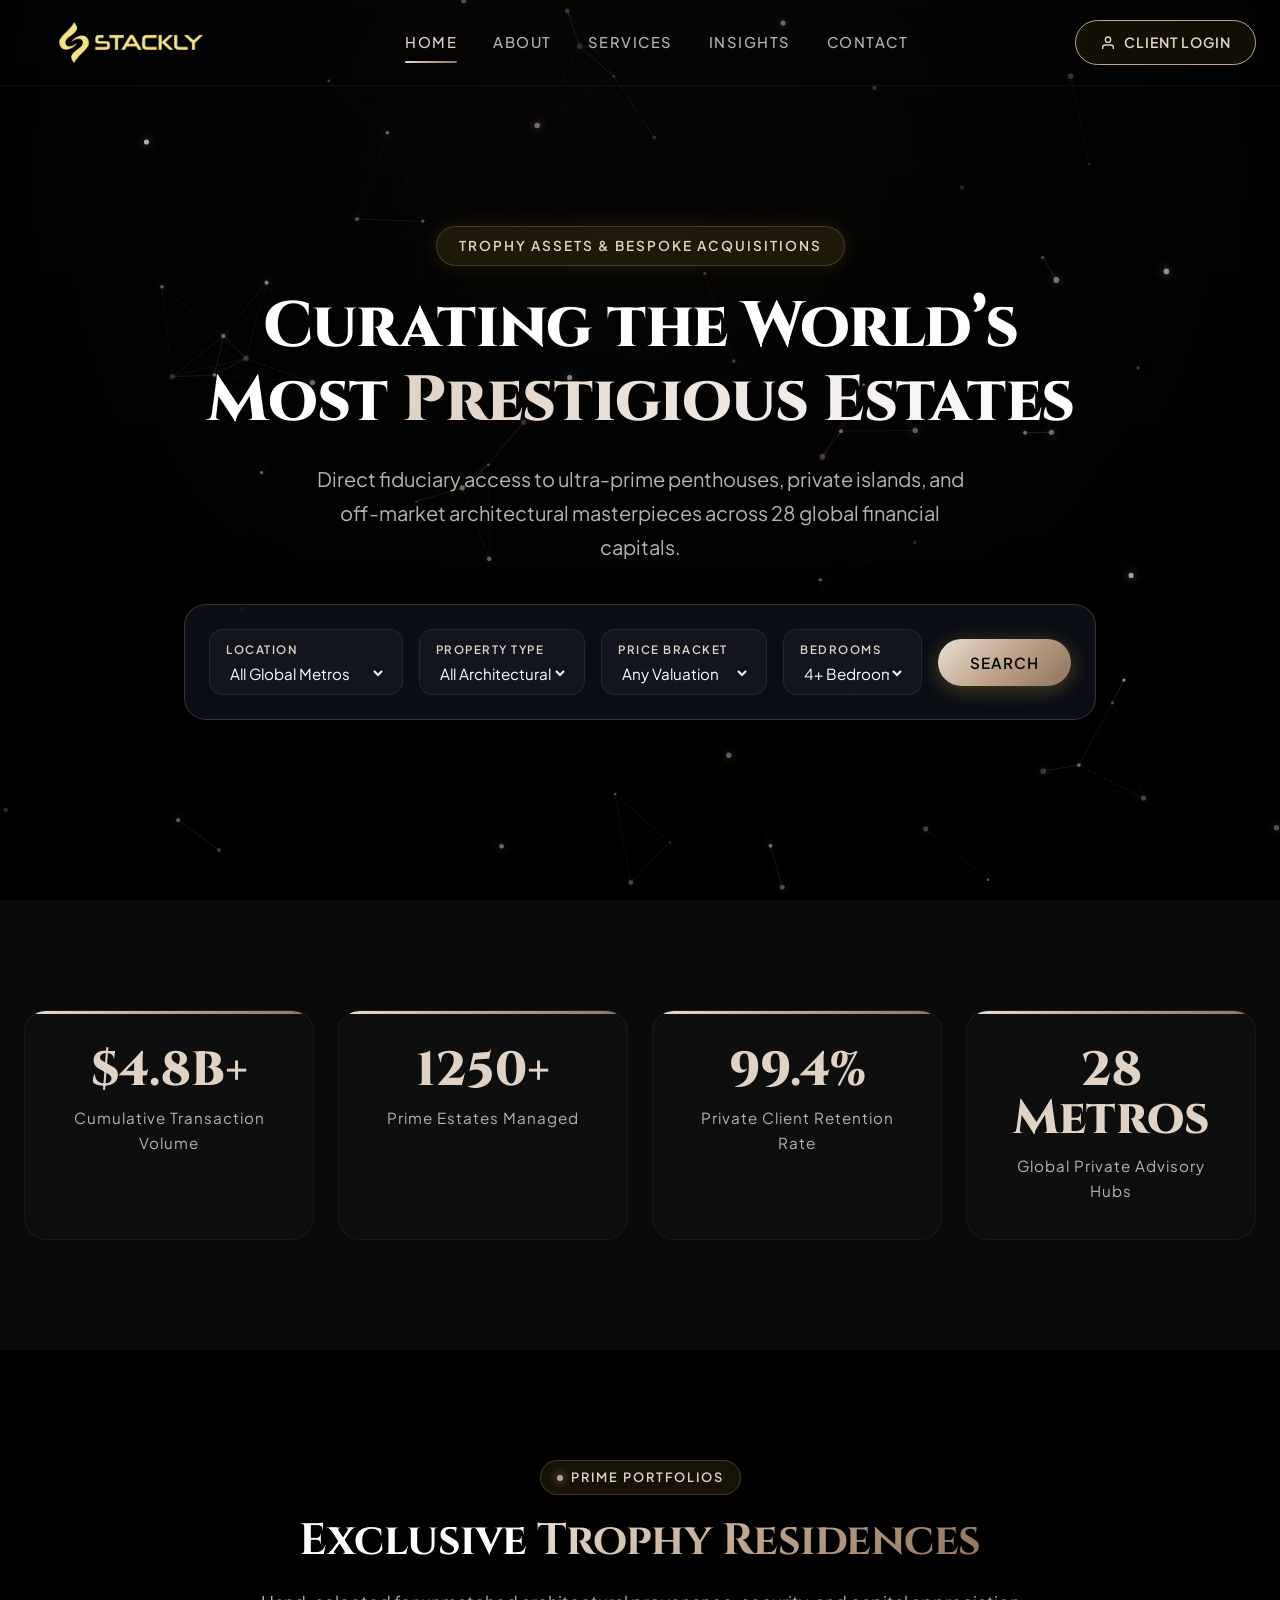
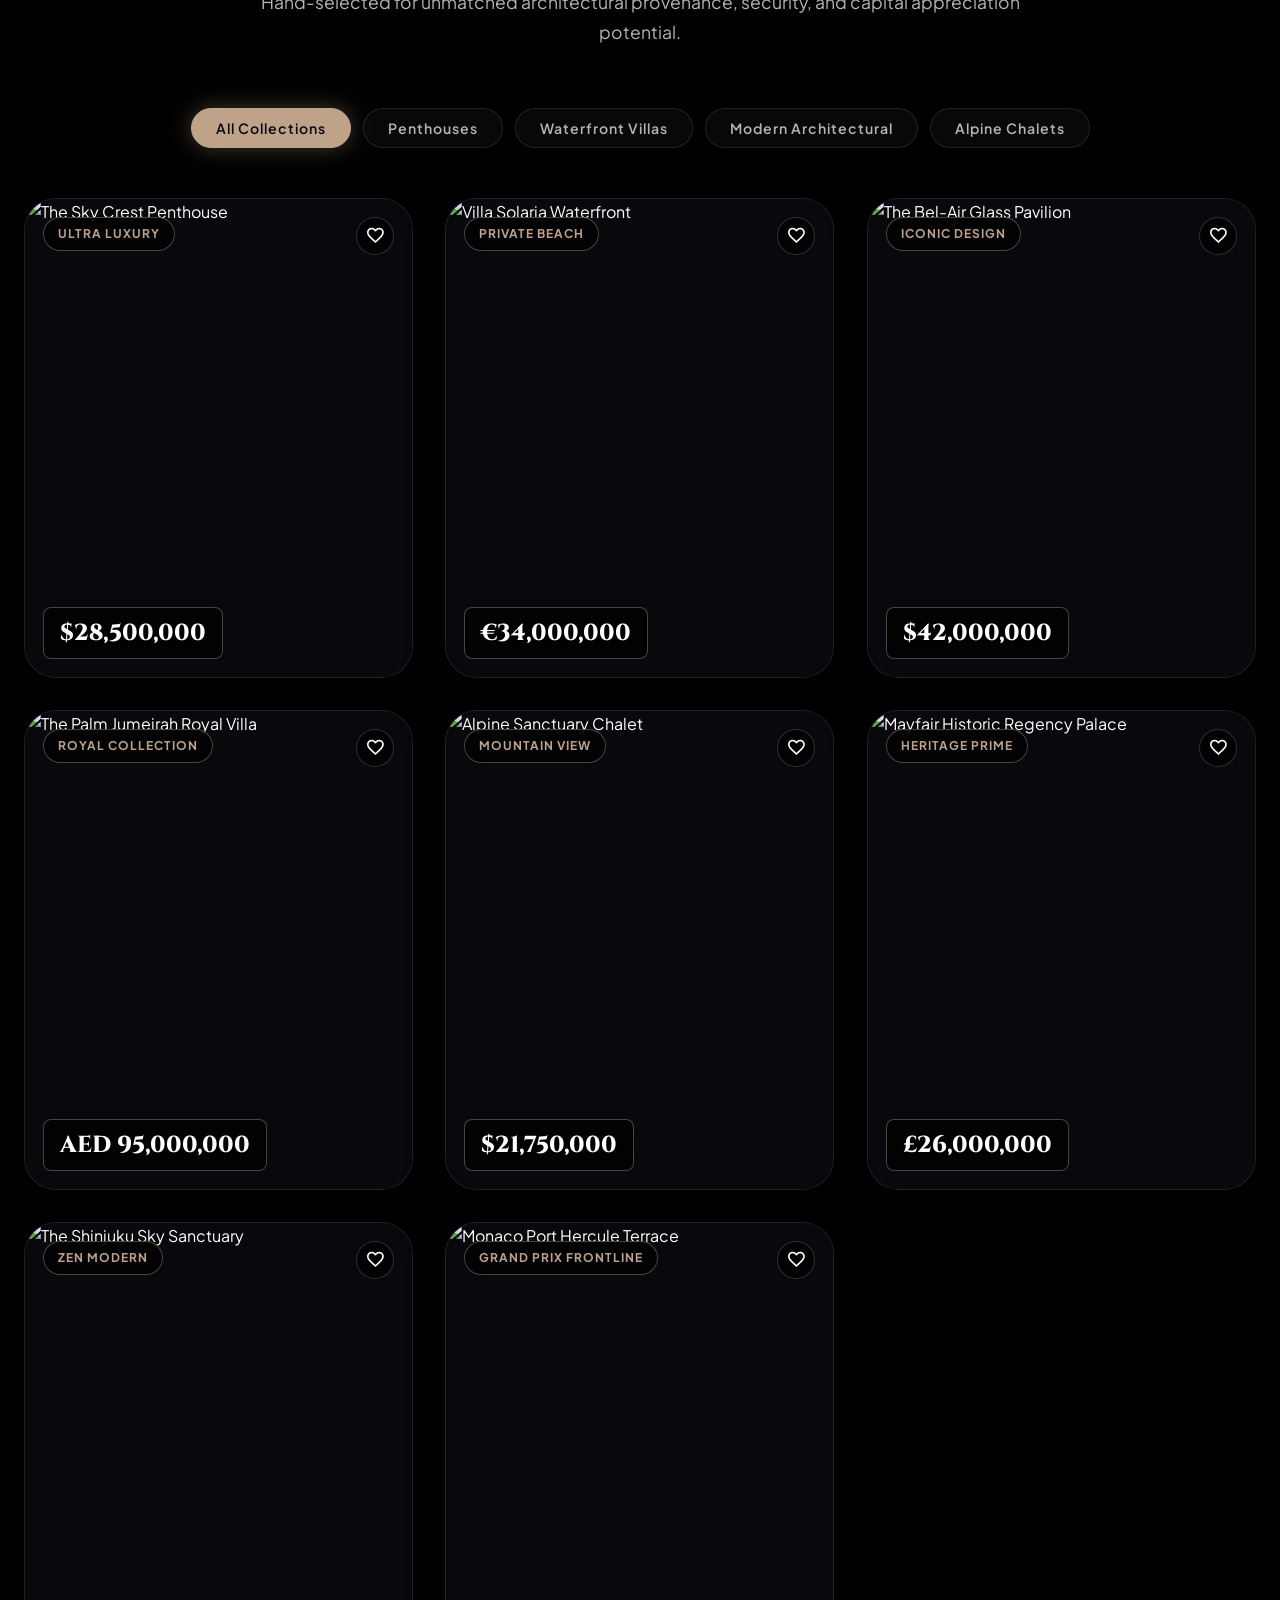
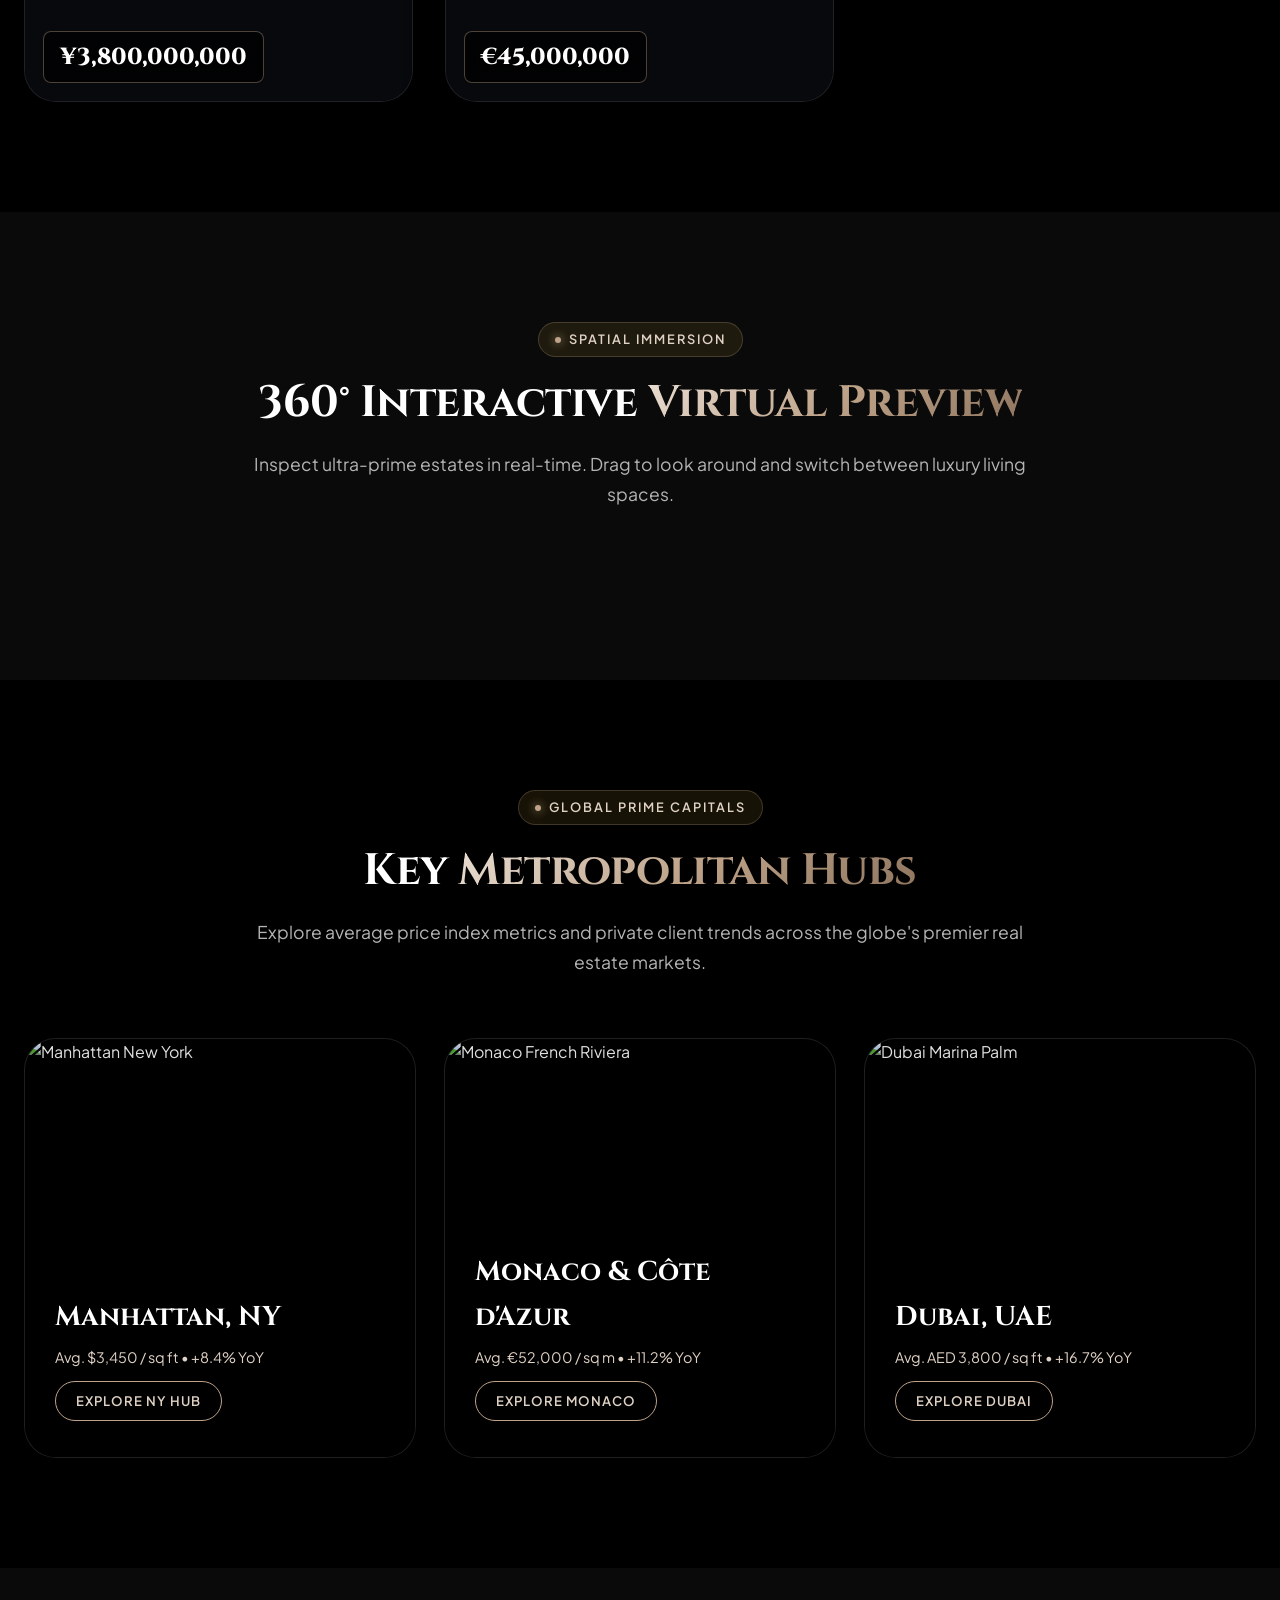
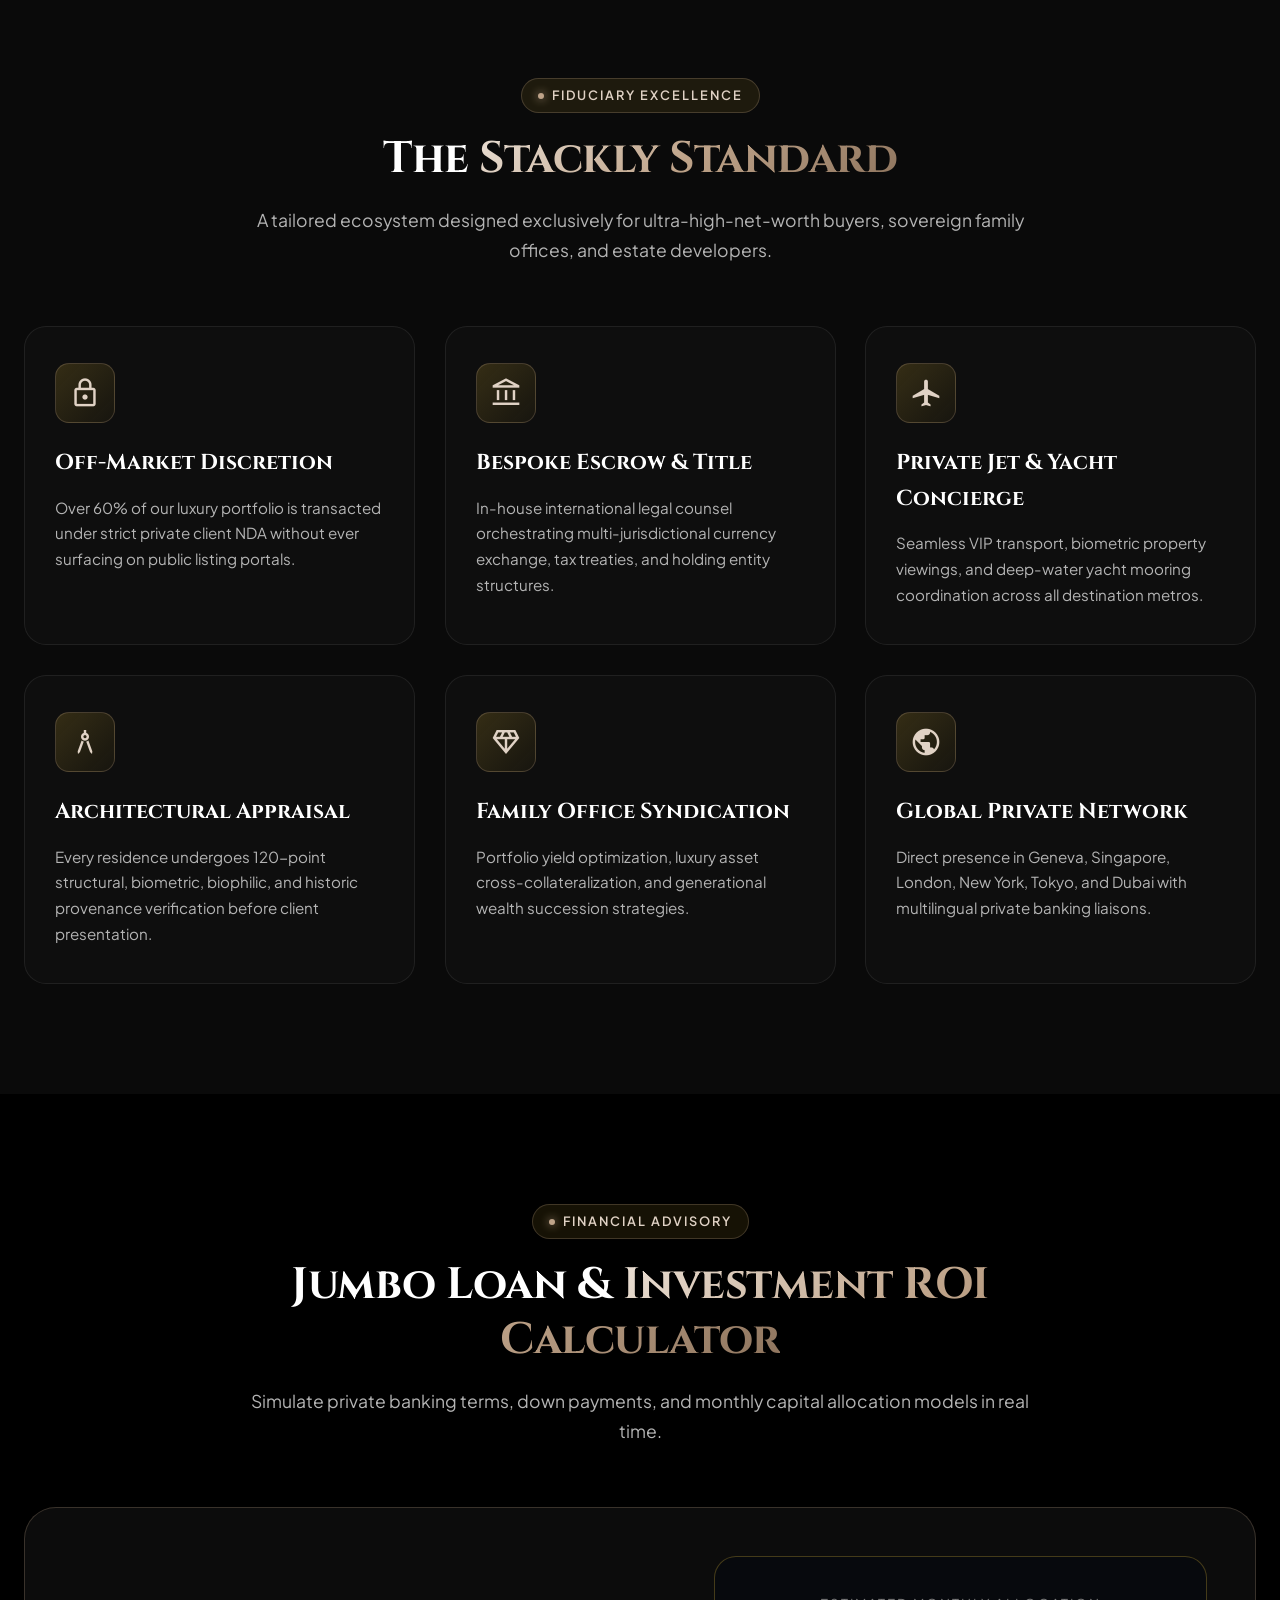
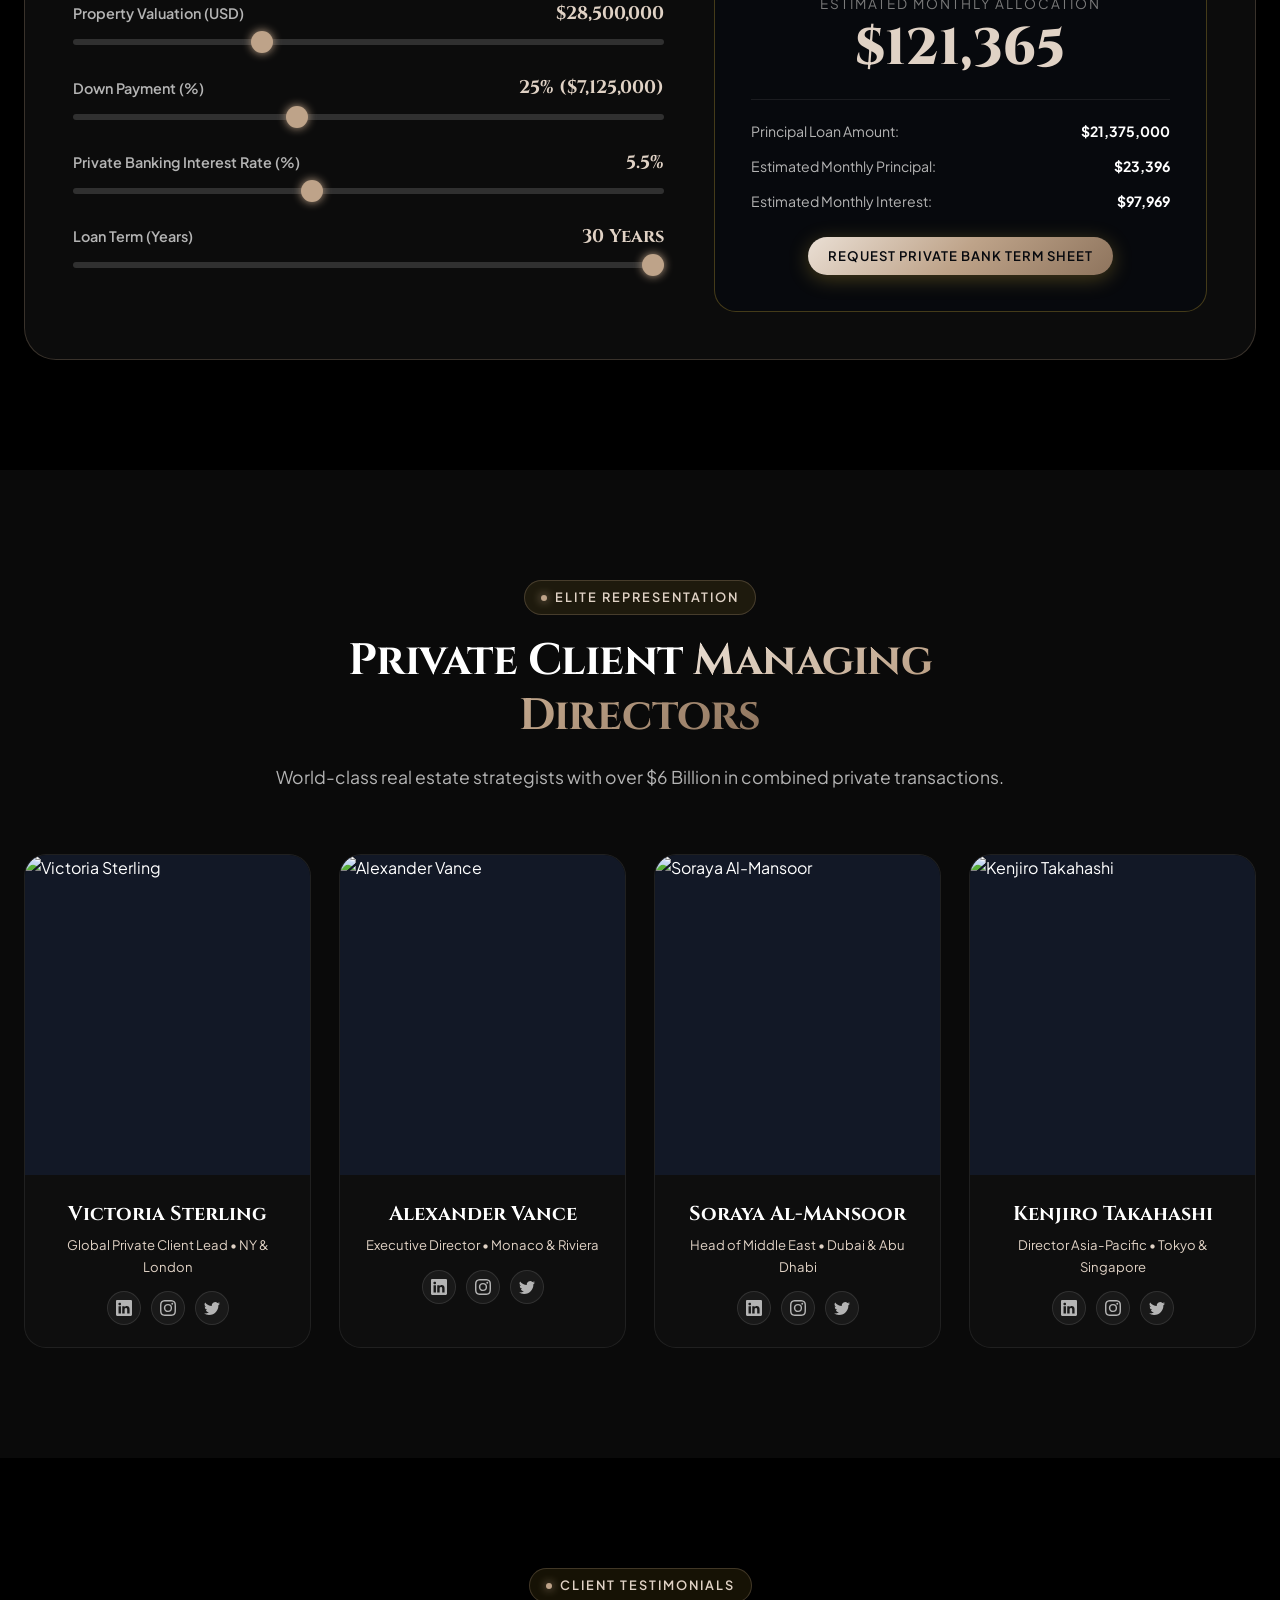
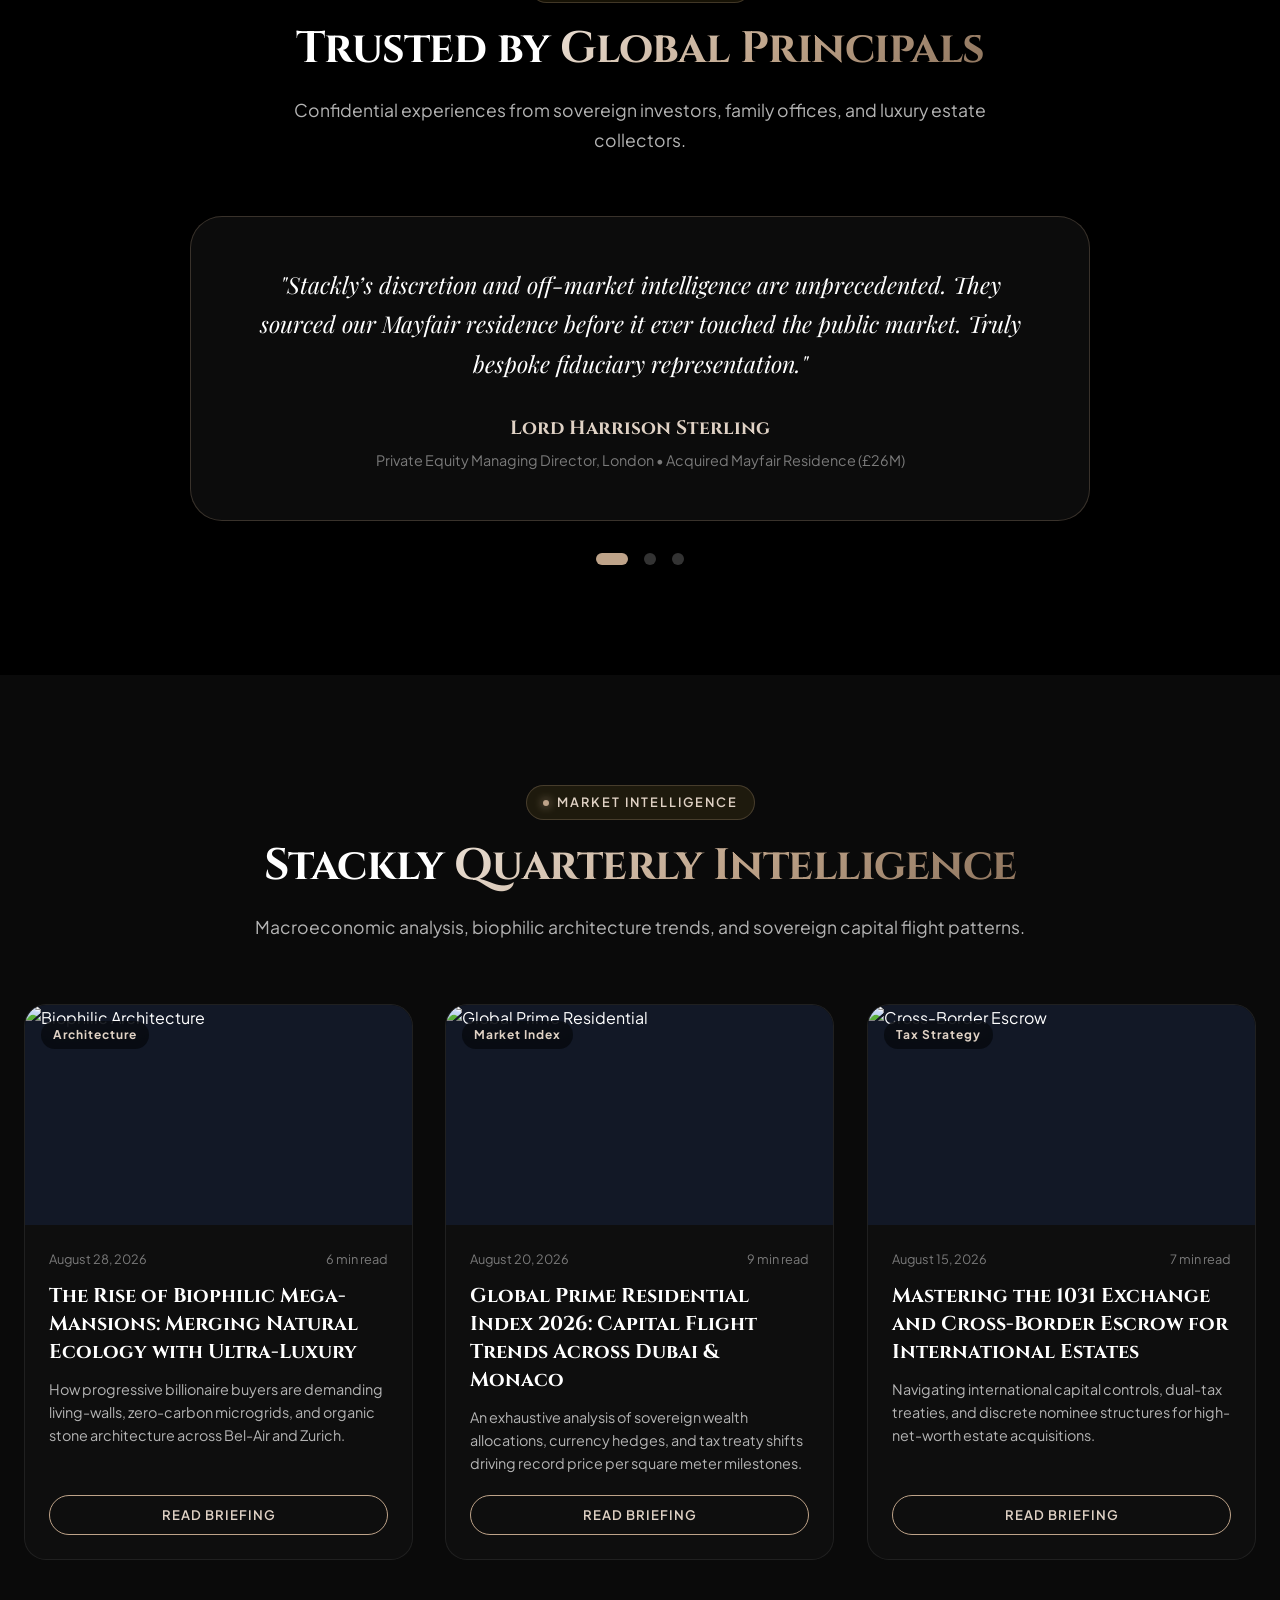
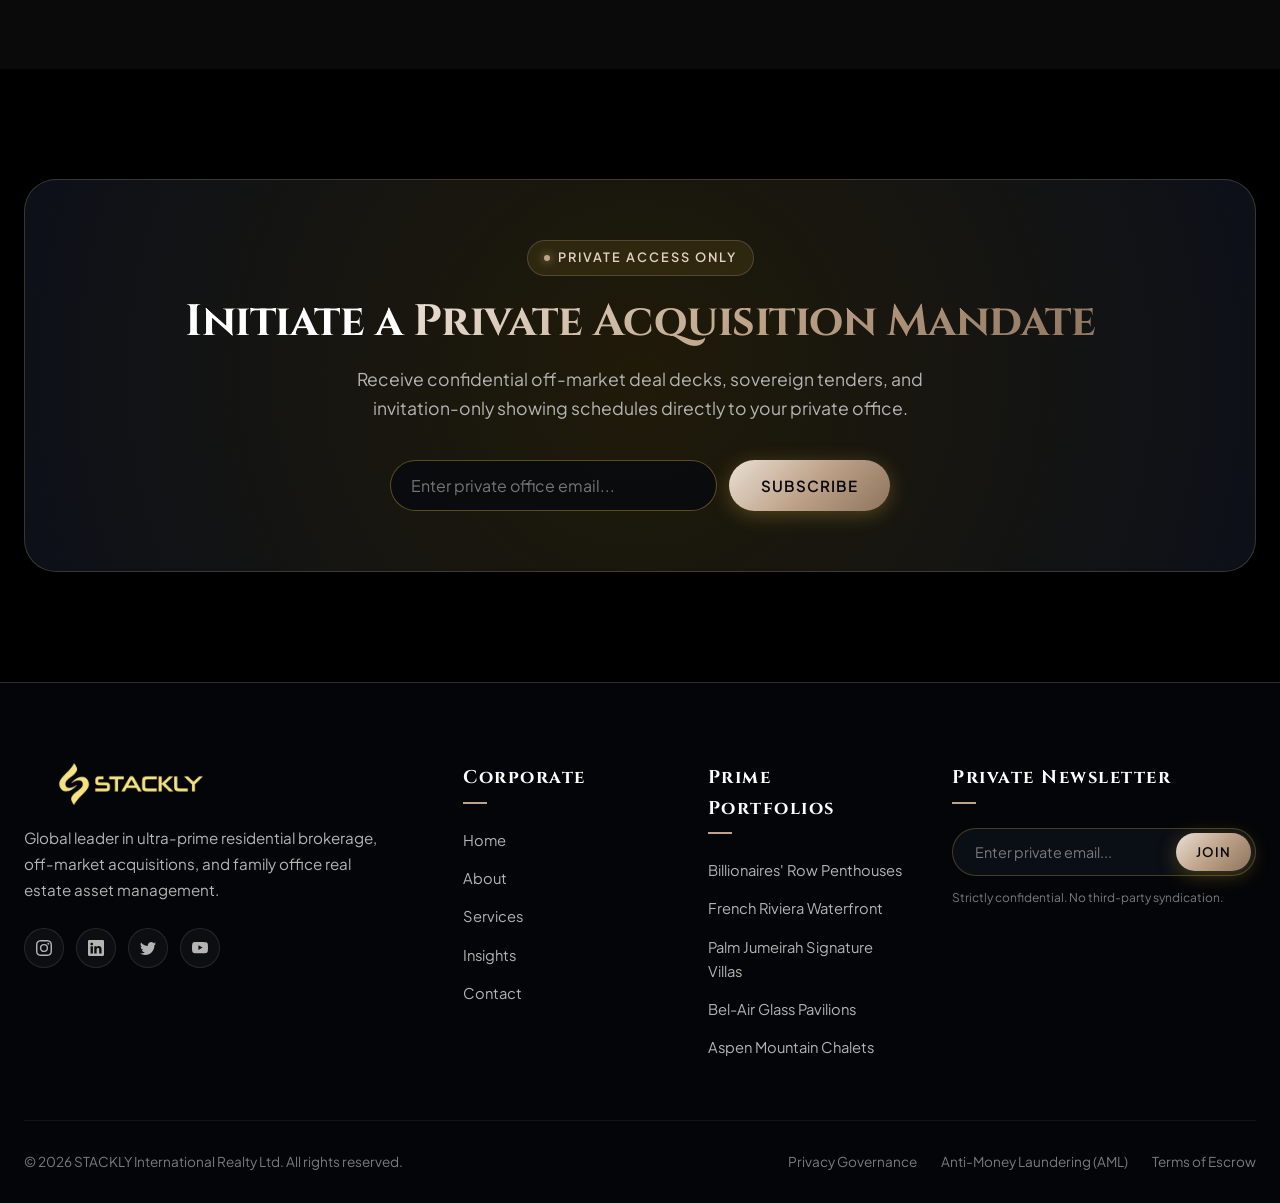
==== commit 47a1d433: "changes first bugs" ====
--- a/index.html
+++ b/index.html
@@ -211,7 +211,7 @@
           <p class="section-description">Inspect ultra-prime estates in real-time. Drag to look around and switch between luxury living spaces.</p>
         </div>
 
-        <div class="tour-simulator-card reveal-left">
+        <!-- <div class="tour-simulator-card reveal-left">
           <div class="tour-screen-wrap">
             <canvas id="virtualTourCanvas" class="tour-screen-canvas"></canvas>
             <div class="tour-controls-bar">
@@ -220,7 +220,7 @@
               <button class="tour-btn" data-room="wine-cellar">Sommelier Wine Vault</button>
             </div>
           </div>
-        </div>
+        </div> -->
       </div>
     </section>
 
--- a/css/style.css
+++ b/css/style.css
@@ -161,6 +161,12 @@
   padding-right: 24px;
 }
 
+.blog-subscribe-input-wrap {
+  display: flex;
+  gap: 12px;
+  width: 100%;
+}
+
 .section {
   padding: 110px 0;
   position: relative;
@@ -948,6 +954,10 @@
   .btn-nav-login {
     display: none !important;
   }
+
+  .blog-subscribe-input-wrap {
+    flex-direction: column;
+  }
   .nav-hamburger {
     display: flex !important;
   }
--- a/css/components.css
+++ b/css/components.css
@@ -1350,6 +1350,7 @@
   border-radius: var(--radius-xl);
   max-width: 650px;
   width: 100%;
+  overflow-y: auto;
   padding: 36px;
   position: relative;
   box-shadow: var(--shadow-luxury);
@@ -1608,7 +1609,9 @@
   border-radius: var(--radius-2xl);
   max-width: 680px;
   width: 100%;
-  overflow: hidden;
+  height: 90vh;
+  overflow-y: auto;
+  
   box-shadow: 0 30px 70px rgba(0, 0, 0, 0.9), 0 0 50px rgba(190, 163, 137, 0.35);
   transform: scale(0.9) translateY(20px);
   transition: all 0.4s cubic-bezier(0.16, 1, 0.3, 1);
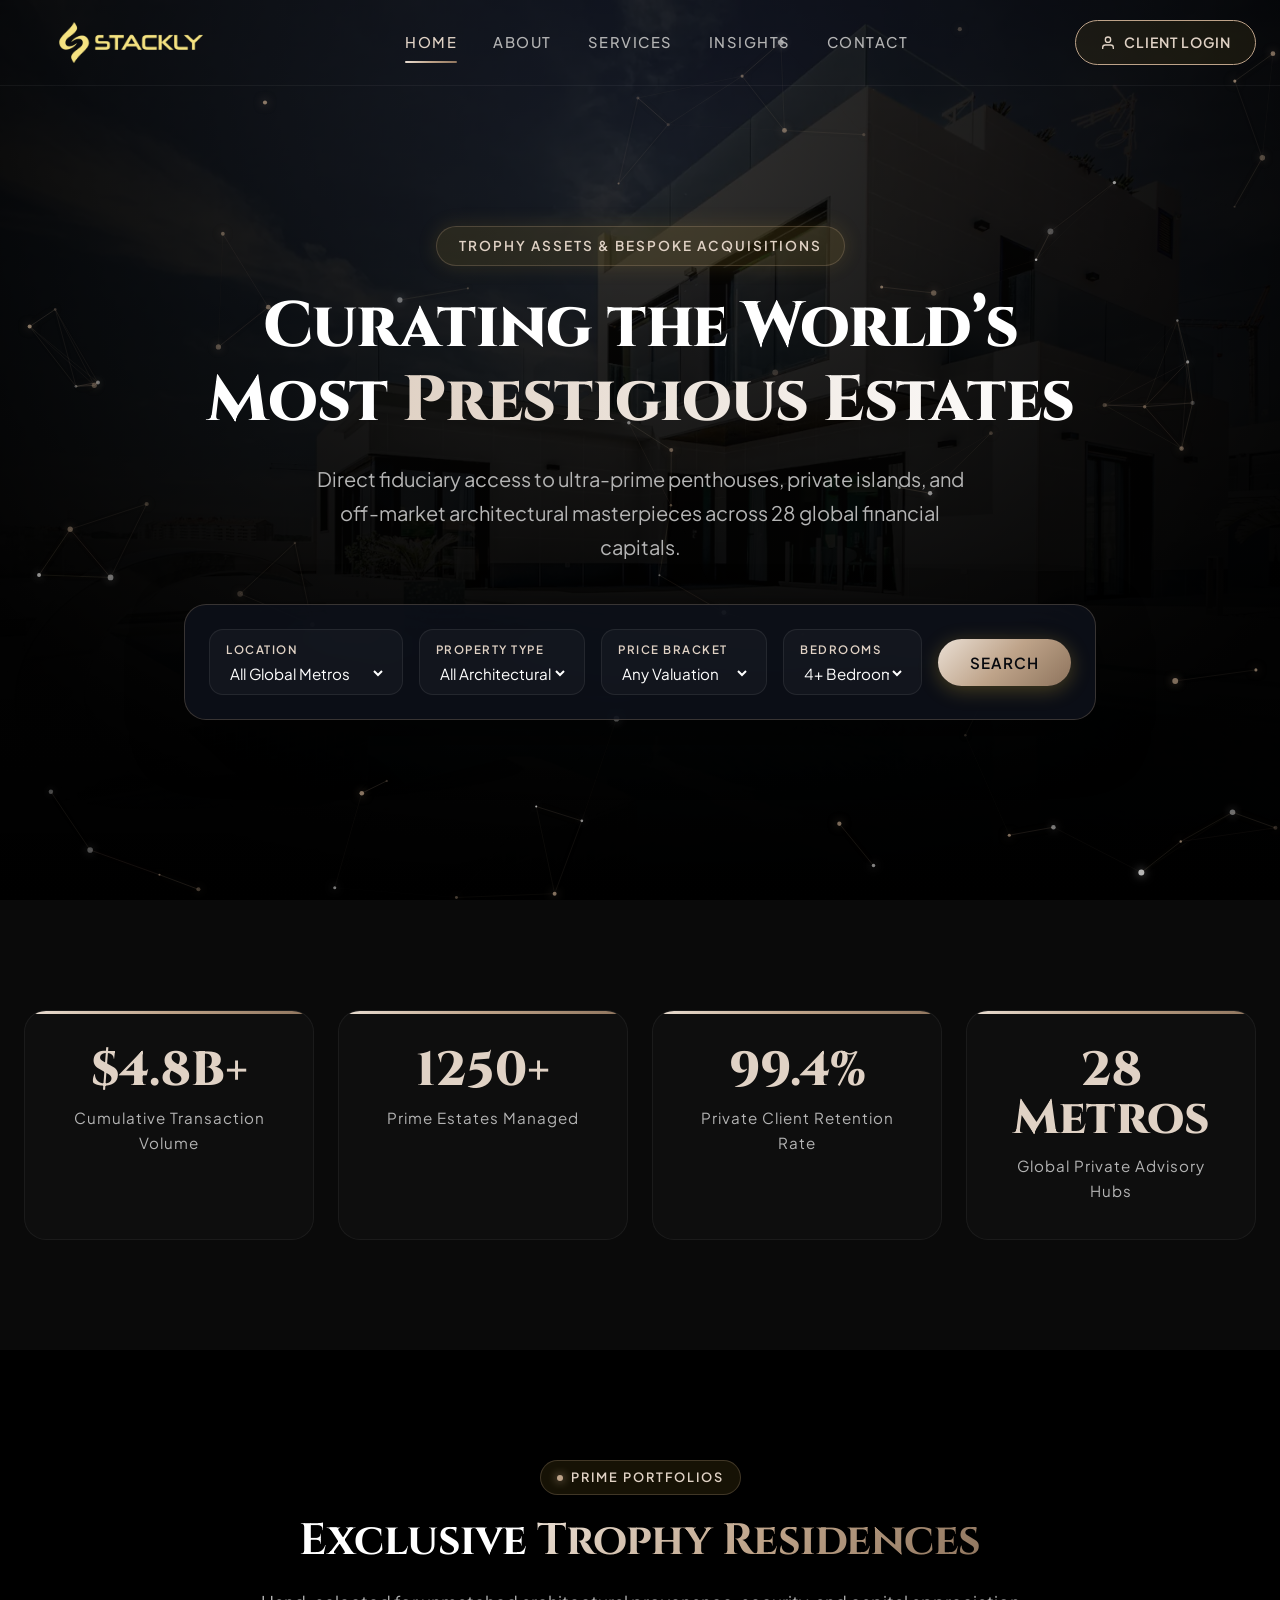
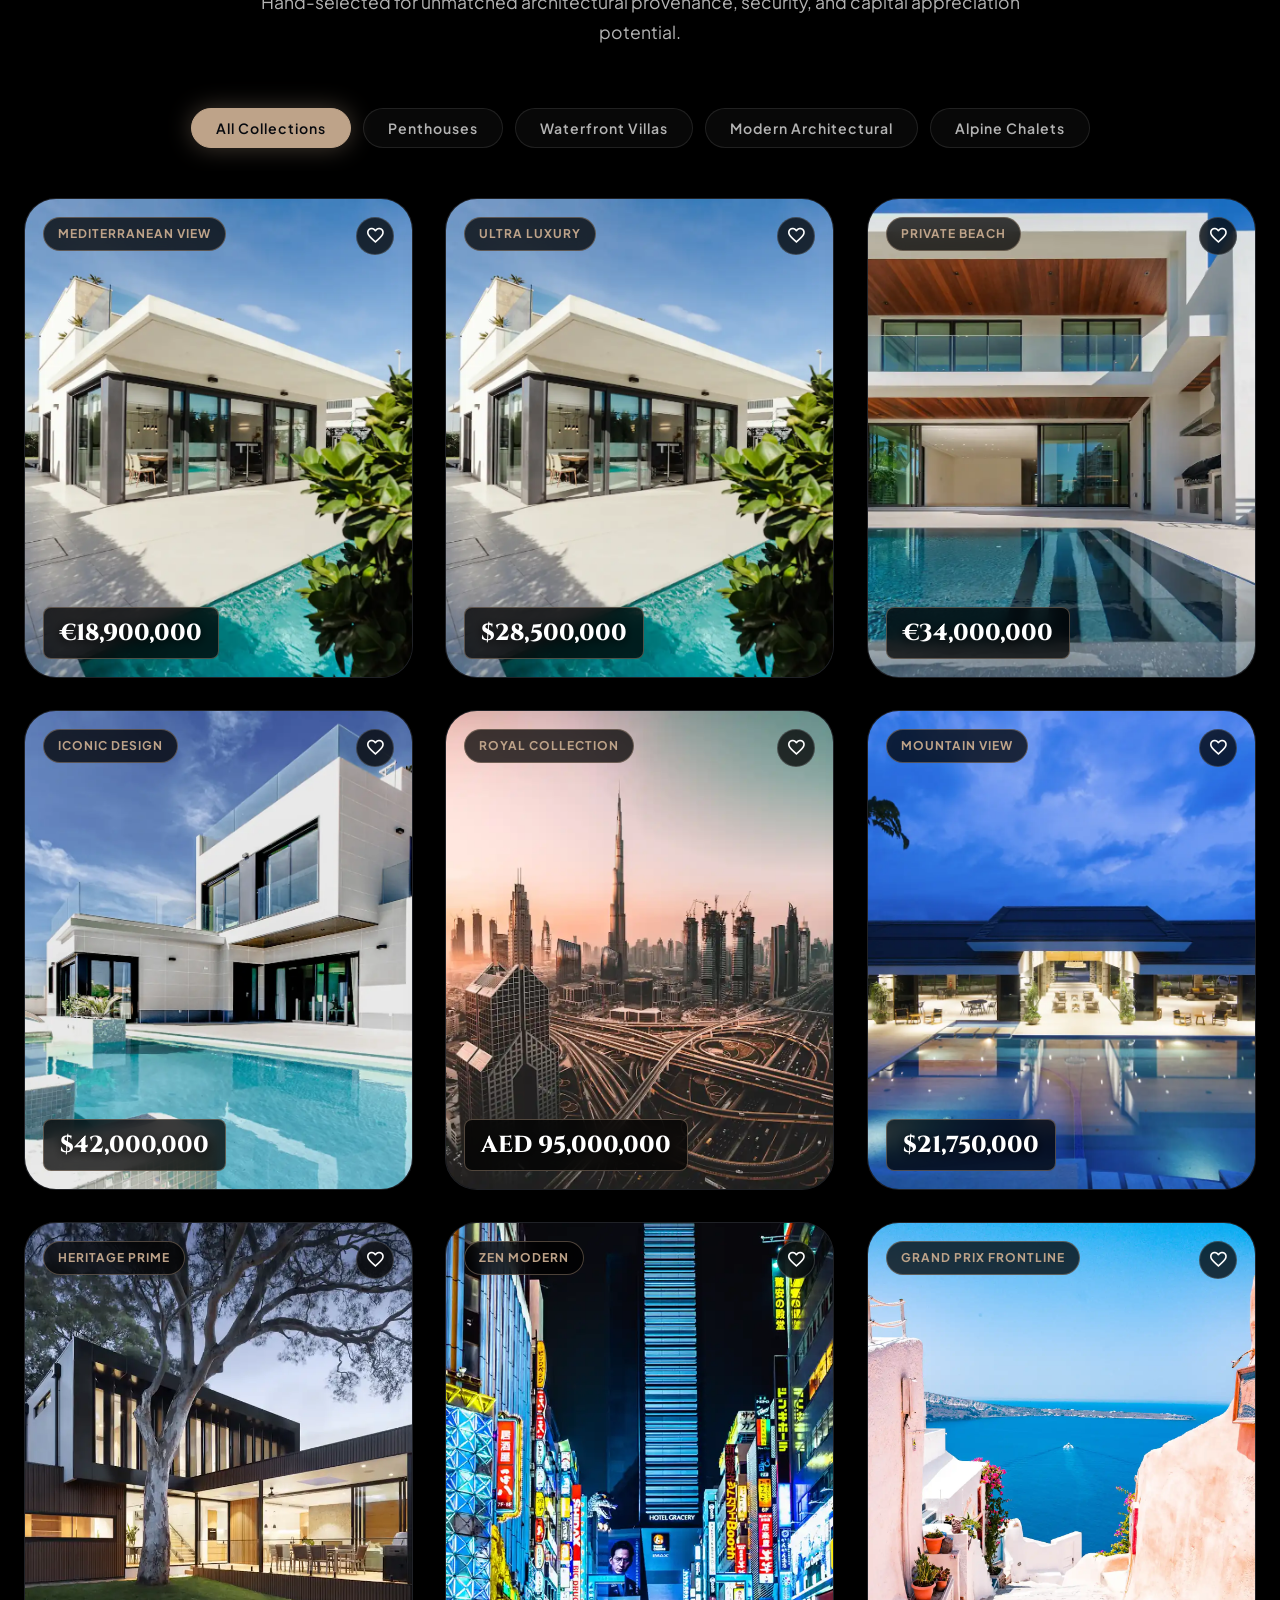
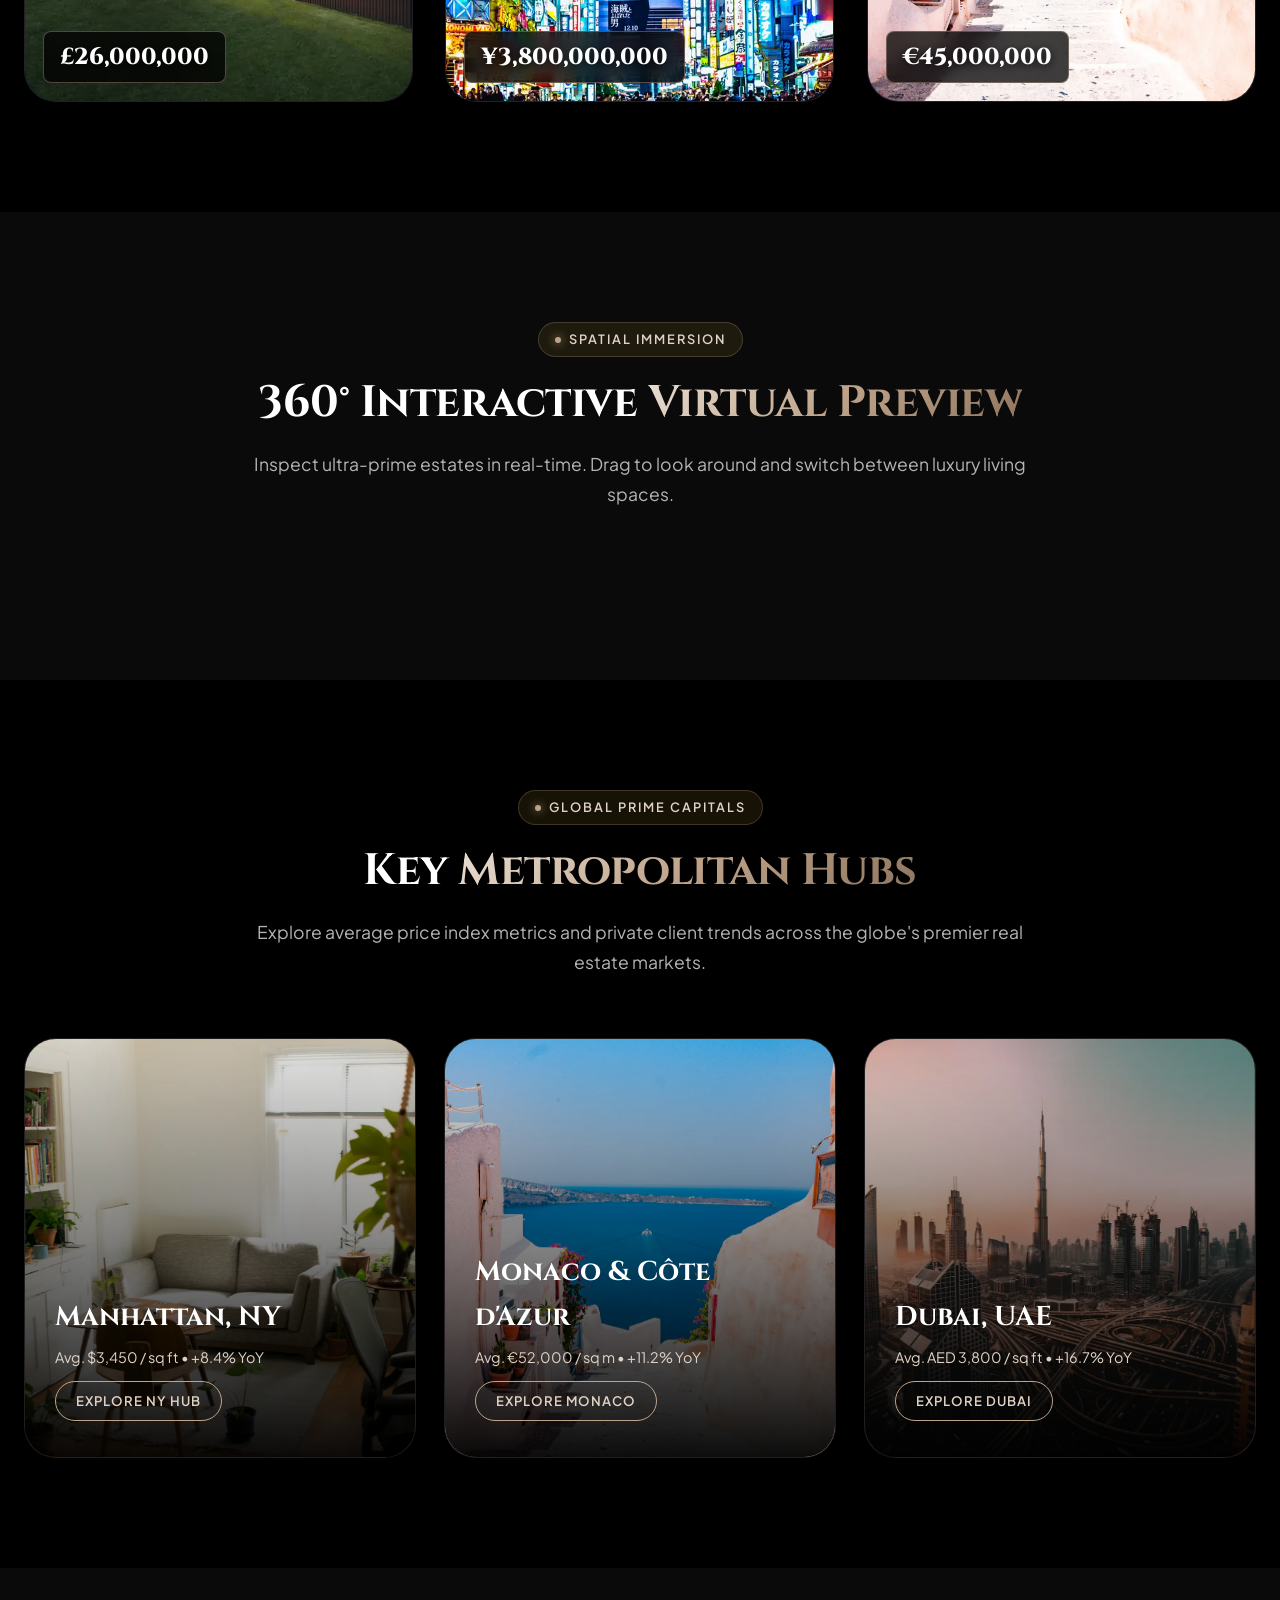
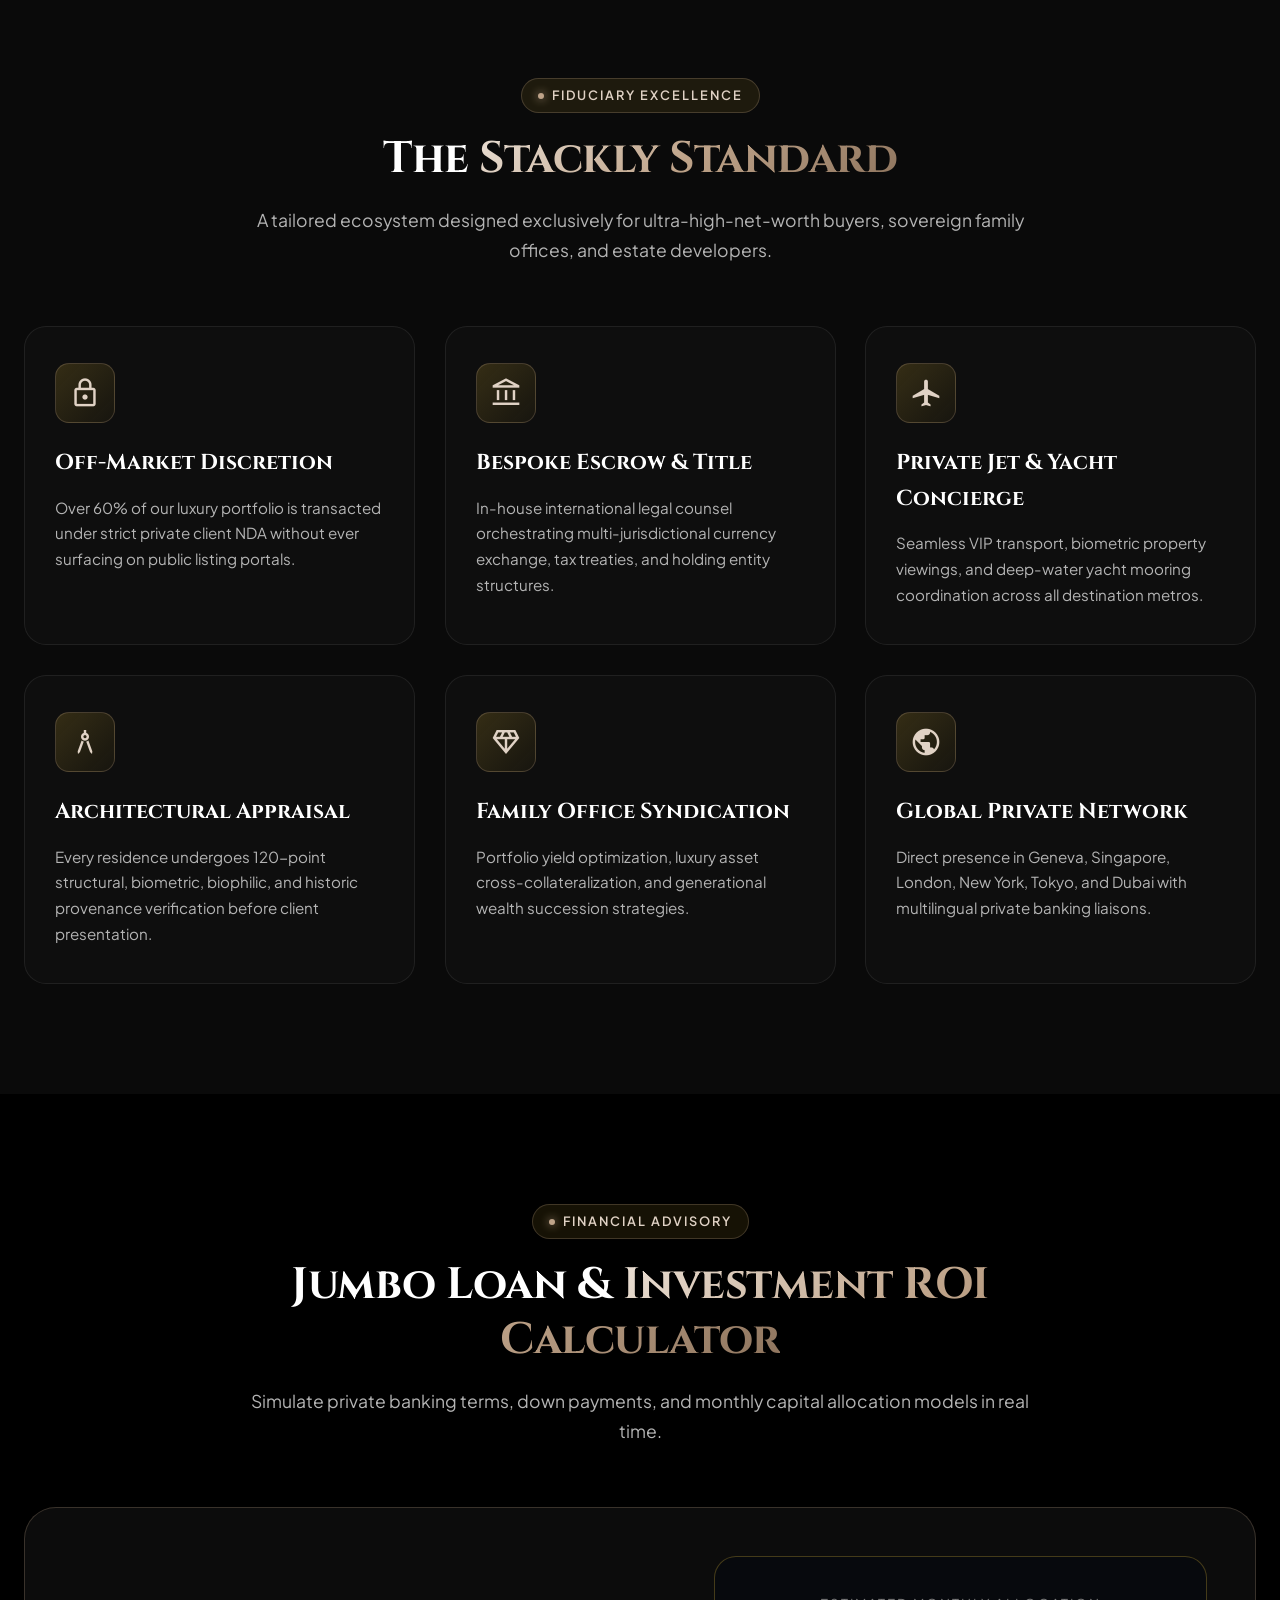
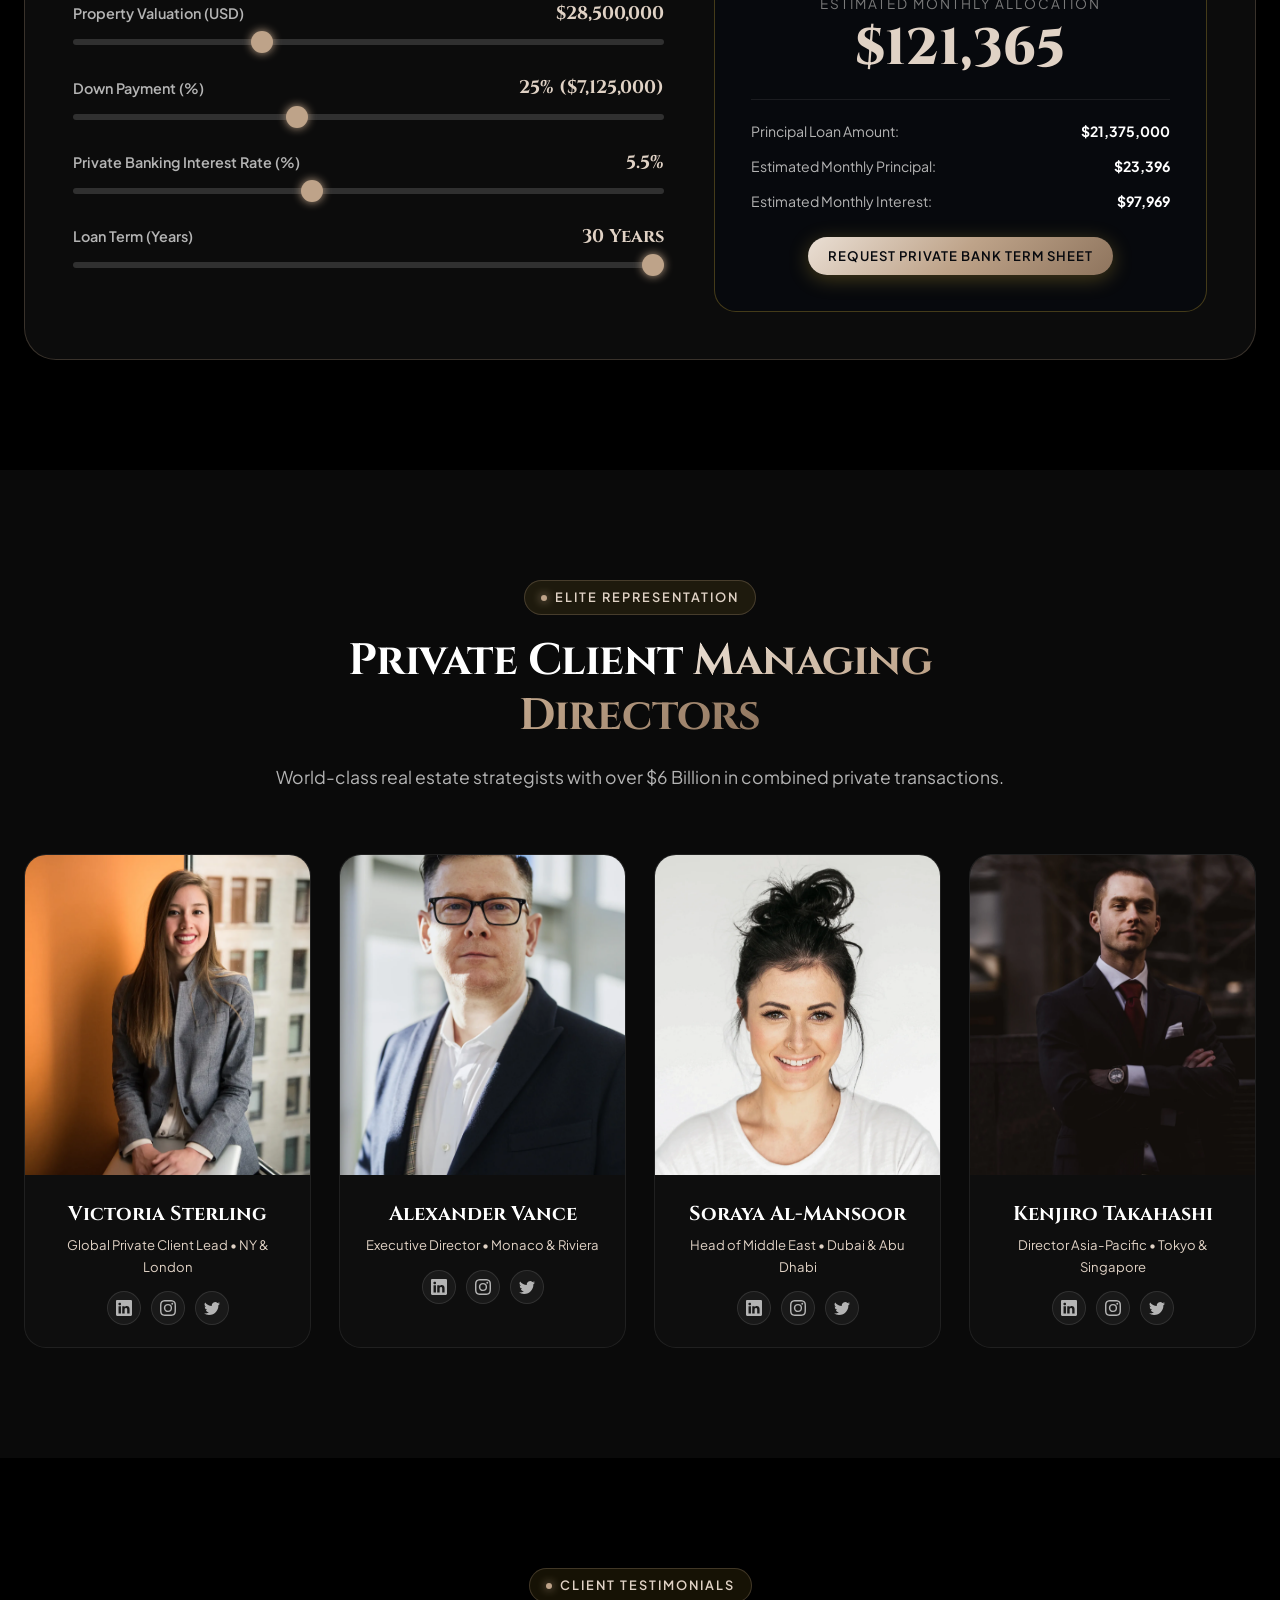
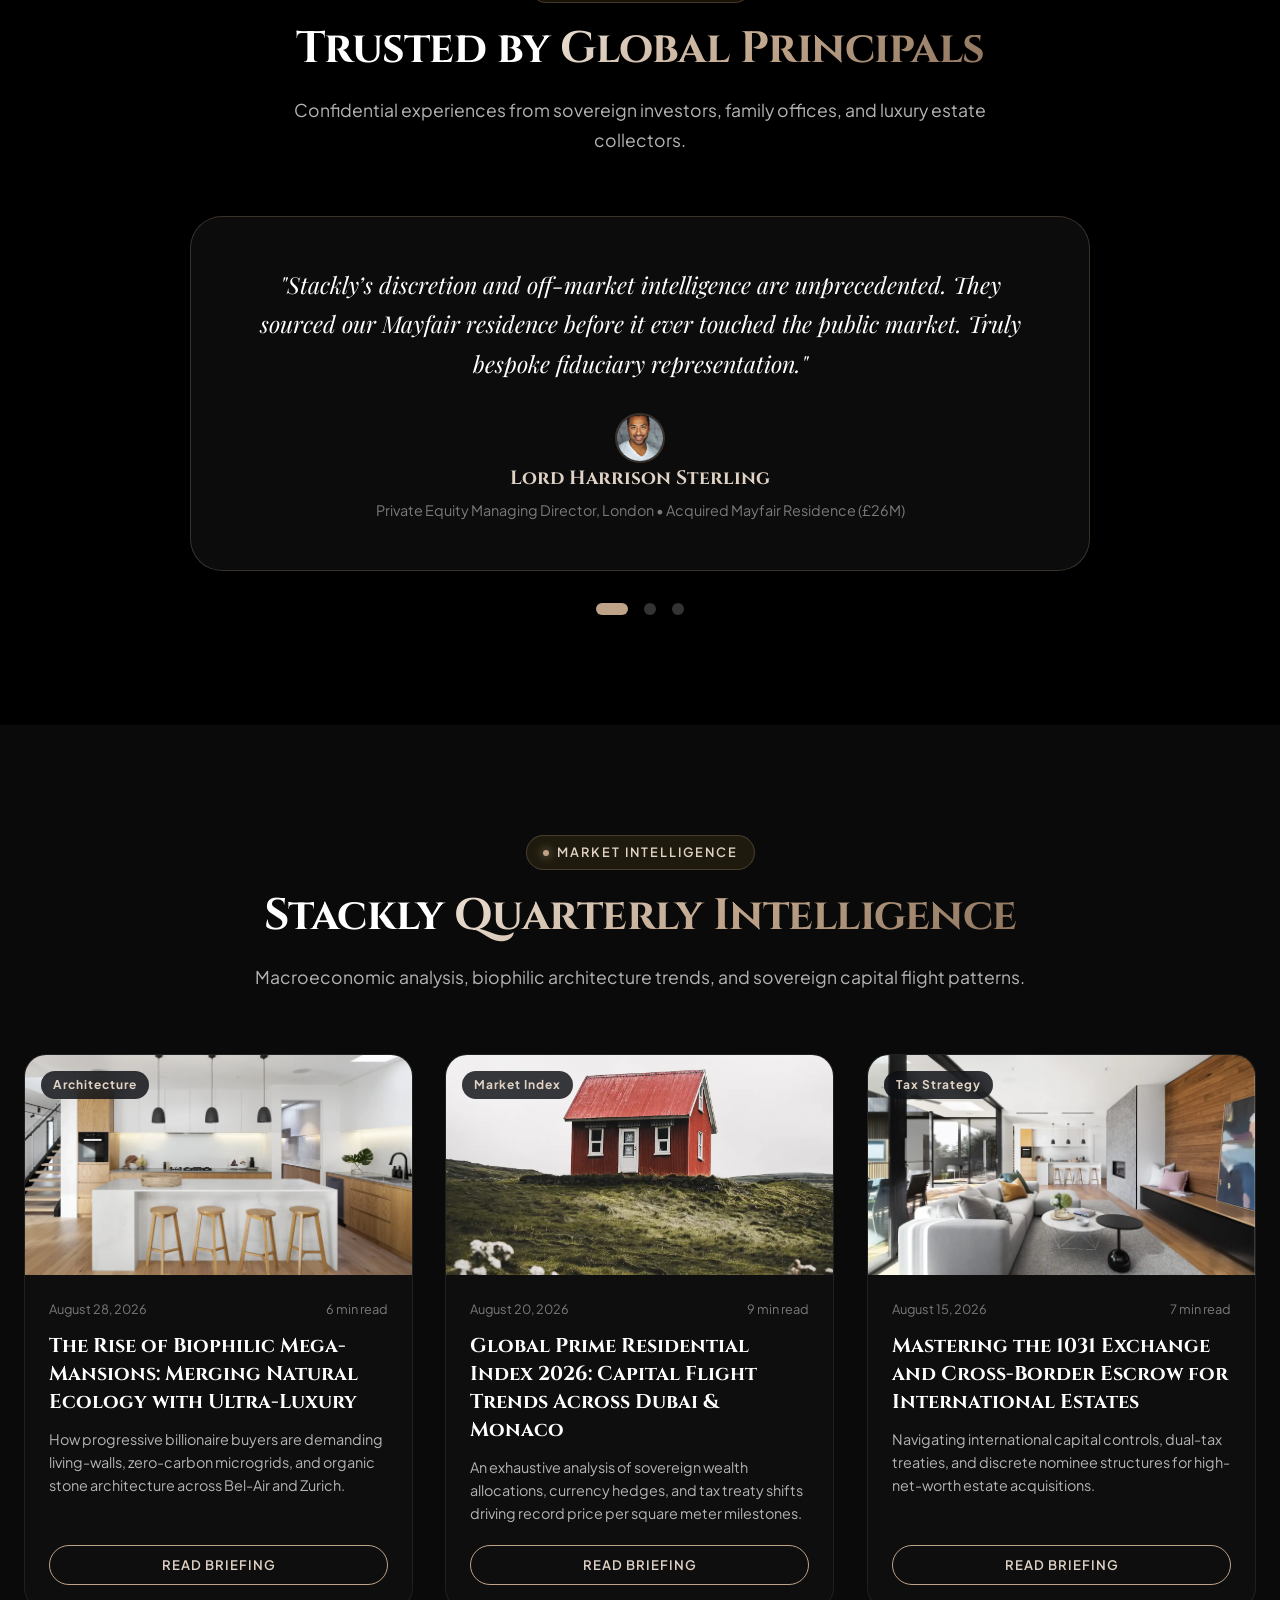
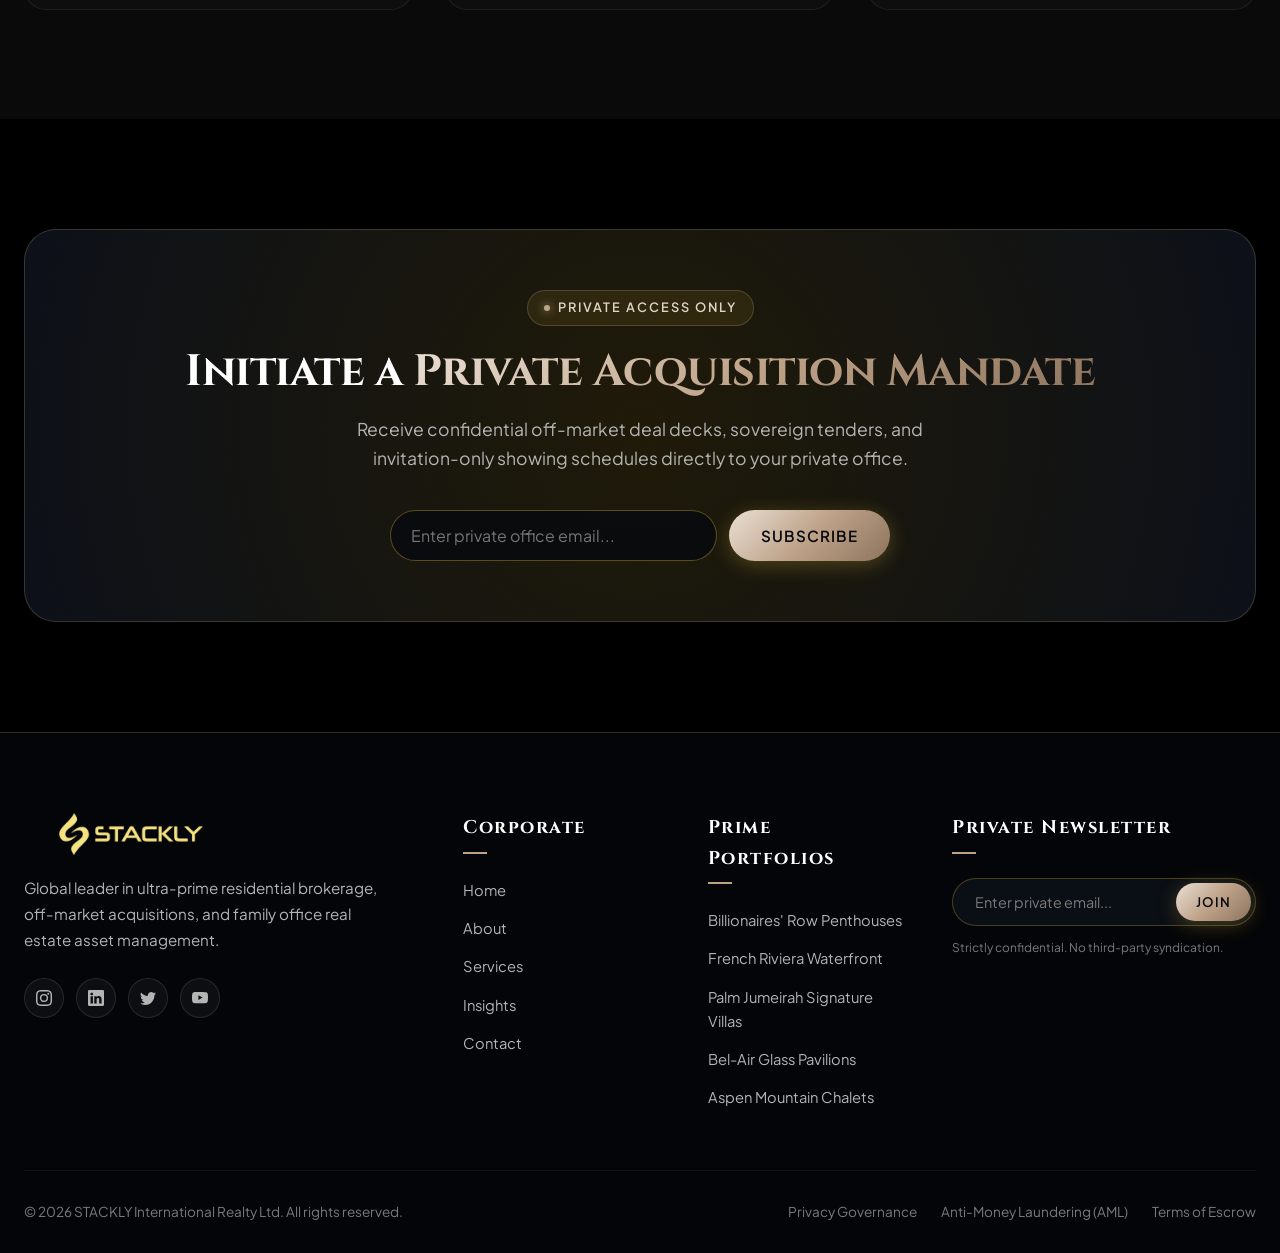
==== commit 89fb3a3d: "aarathi-lst updates" ====
--- a/index.html
+++ b/index.html
@@ -501,16 +501,25 @@
         <div class="testimonials-wrapper">
           <div class="testimonial-card active">
             <p class="testimonial-quote">"Stackly’s discretion and off-market intelligence are unprecedented. They sourced our Mayfair residence before it ever touched the public market. Truly bespoke fiduciary representation."</p>
+            <div class="testimonial-image-container">
+              <span><img class="testimonial-image" src="./images/client-1.webp" alt="Lord Harrison Sterling"></span>
+            </div>
             <h4 class="testimonial-author">Lord Harrison Sterling</h4>
             <p class="testimonial-role">Private Equity Managing Director, London • Acquired Mayfair Residence (£26M)</p>
           </div>
           <div class="testimonial-card">
             <p class="testimonial-quote">"From the 3D virtual tour to cross-border escrow closing in Geneva, the entire Stackly ecosystem operated with military precision and Swiss-level security."</p>
+            <div class="testimonial-image-container">
+              <span><img class="testimonial-image" src="./images/client-2.webp" alt="Dr. Elena Rostova"></span>
+            </div>
             <h4 class="testimonial-author">Dr. Elena Rostova</h4>
             <p class="testimonial-role">Biotech Founder & Investor, Zurich • Acquired Alpine Chalet ($21.75M)</p>
           </div>
           <div class="testimonial-card">
             <p class="testimonial-quote">"Stackly represents the gold standard of luxury real estate. Their advisory team managed our multi-jurisdiction asset acquisition across Dubai and Manhattan flawlessly."</p>
+            <div class="testimonial-image-container">
+              <span><img class="testimonial-image" src="./images/client-3.webp" alt="Tariq Bin Zaid"></span>
+            </div>
             <h4 class="testimonial-author">Tariq Bin Zaid</h4>
             <p class="testimonial-role">Family Office Principal, Dubai • Acquired Palm Jumeirah & NY Penthouse ($54M)</p>
           </div>
--- a/css/style.css
+++ b/css/style.css
@@ -454,6 +454,17 @@
   transition: all var(--transition-normal);
 }
 
+.testimonial-image-container {
+  display: flex;
+  justify-content: center;
+}
+.testimonial-image {
+  height: 60px;
+  width: 60px;
+  border-radius: 50%;
+  background-size: cover;
+}
+
 .nav-hamburger.active span:nth-child(1) {
   transform: translateY(10px) rotate(45deg);
   background-color: var(--gold-primary);
--- a/css/components.css
+++ b/css/components.css
@@ -17,7 +17,7 @@
   background-image: 
     linear-gradient(180deg, rgba(0, 0, 0, 0.75) 0%, rgba(0, 0, 0, 0.85) 60%, rgba(0, 0, 0, 1) 100%),
     radial-gradient(circle at 50% 20%, rgba(190, 163, 137, 0.15) 0%, rgba(0, 0, 0, 0.92) 80%),
-    url('https://images.unsplash.com/photo-1600596542815-ffad4c1539a9?auto=format&fit=crop&w=1600&q=80&fm=webp');
+    url('../images/hero-mansion.webp');
   background-size: cover;
   background-position: center;
   background-repeat: no-repeat;
@@ -970,11 +970,42 @@
 }
 
 .testimonial-author {
+  display: flex;
+  align-items: center;
+  justify-content: center;
+  gap: 12px;
   font-family: var(--font-serif);
   font-size: 1.2rem;
   font-weight: 700;
   color: var(--gold-light);
   margin-bottom: 4px;
+}
+
+.testimonial-image {
+  width: 50px;
+  height: 50px;
+  border-radius: 50%;
+  object-fit: cover;
+  border: 2px solid var(--gold-border);
+  flex-shrink: 0;
+}
+
+.testimonial-image img {
+  width: 100%;
+  height: 100%;
+  border-radius: 50%;
+  object-fit: cover;
+}
+
+@media (max-width: 768px) {
+  .testimonial-author {
+    flex-direction: column;
+    gap: 8px;
+  }
+  .testimonial-image {
+    width: 60px;
+    height: 60px;
+  }
 }
 
 .testimonial-role {
--- a/css/animations.css
+++ b/css/animations.css
@@ -171,123 +171,34 @@
 }
 
 /* ==========================================================================
-   SERVICES PAGE — FULL-SECTION SCROLL-SNAP SLIDE-UP ANIMATION
-   ========================================================================== */
-.services-snap-container {
-  height: 100vh;
-  overflow-y: auto;
-  scroll-snap-type: y mandatory;
-  scroll-behavior: smooth;
-  -webkit-overflow-scrolling: touch;
-}
-
-.services-snap-container::-webkit-scrollbar {
-  width: 6px;
-}
-
-.services-snap-container::-webkit-scrollbar-track {
-  background: rgba(0, 0, 0, 0.3);
-}
-
-.services-snap-container::-webkit-scrollbar-thumb {
-  background: rgba(190, 163, 137, 0.4);
-  border-radius: 3px;
-}
-
-.services-snap-container::-webkit-scrollbar-thumb:hover {
-  background: rgba(190, 163, 137, 0.7);
-}
-
-.services-snap-section {
-  min-height: 100vh;
-  scroll-snap-align: start;
-  scroll-snap-stop: always;
+   SERVICES PAGE — NORMAL STYLING (Like Index/Contact Pages)
+   ========================================================================== */
+/* Normal grid layout for services */
+.img-col {
+  flex: 1;
+}
+
+.content-col {
+  flex: 1;
+}
+
+.grid-2col {
   display: flex;
+  gap: 40px;
   align-items: center;
-  position: relative;
-  overflow: hidden;
-}
-
-/* Slide-up entrance animation for each snap section */
-.services-snap-section {
-  opacity: 0;
-  transform: translateY(80px);
-  transition: opacity 0.9s cubic-bezier(0.16, 1, 0.3, 1),
-              transform 0.9s cubic-bezier(0.16, 1, 0.3, 1);
-}
-
-.services-snap-section.snap-active {
-  opacity: 1;
-  transform: translateY(0);
-}
-
-/* Section number indicator */
-.snap-section-number {
-  position: absolute;
-  top: 30px;
-  right: 40px;
-  font-family: var(--font-serif);
-  font-size: 5rem;
-  font-weight: 900;
-  color: rgba(190, 163, 137, 0.07);
-  line-height: 1;
-  z-index: 0;
-  pointer-events: none;
-  transition: all 0.6s ease;
-}
-
-.services-snap-section.snap-active .snap-section-number {
-  color: rgba(190, 163, 137, 0.12);
-  transform: translateY(-10px);
-}
-
-/* Gold accent line that grows on activation */
-.snap-section-line {
-  position: absolute;
+}
+
+@media (max-width: 768px) {
+  .grid-2col {
+    flex-direction: column;
+  }
+}
   left: 0;
   top: 0;
   width: 4px;
-  height: 0;
+  height: 100%;
   background: linear-gradient(180deg, #BEA389, #E0D2C5, #BEA389);
   z-index: 5;
-  transition: height 0.8s cubic-bezier(0.16, 1, 0.3, 1) 0.2s;
-}
-
-.services-snap-section.snap-active .snap-section-line {
-  height: 100%;
-}
-
-/* Content stagger animations inside snap sections */
-.snap-content > * {
-  opacity: 0;
-  transform: translateY(30px);
-  transition: opacity 0.6s cubic-bezier(0.16, 1, 0.3, 1),
-              transform 0.6s cubic-bezier(0.16, 1, 0.3, 1);
-}
-
-.snap-active .snap-content > *:nth-child(1) { opacity: 1; transform: translateY(0); transition-delay: 0.15s; }
-.snap-active .snap-content > *:nth-child(2) { opacity: 1; transform: translateY(0); transition-delay: 0.25s; }
-.snap-active .snap-content > *:nth-child(3) { opacity: 1; transform: translateY(0); transition-delay: 0.35s; }
-.snap-active .snap-content > *:nth-child(4) { opacity: 1; transform: translateY(0); transition-delay: 0.45s; }
-.snap-active .snap-content > *:nth-child(5) { opacity: 1; transform: translateY(0); transition-delay: 0.55s; }
-.snap-active .snap-content > *:nth-child(6) { opacity: 1; transform: translateY(0); transition-delay: 0.65s; }
-.snap-active .snap-content > *:nth-child(7) { opacity: 1; transform: translateY(0); transition-delay: 0.75s; }
-
-/* Image slide-in from side */
-.snap-img-col {
-  opacity: 0;
-  transform: translateX(60px) scale(0.95);
-  transition: opacity 0.8s cubic-bezier(0.16, 1, 0.3, 1) 0.2s,
-              transform 0.8s cubic-bezier(0.16, 1, 0.3, 1) 0.2s;
-}
-
-.snap-img-col.img-from-left {
-  transform: translateX(-60px) scale(0.95);
-}
-
-.snap-active .snap-img-col {
-  opacity: 1;
-  transform: translateX(0) scale(1);
 }
 
 /* Dot navigation on the right */
@@ -318,83 +229,6 @@
   transform: scale(1.3);
 }
 
-.snap-nav-dot.active {
-  background: #BEA389;
-  border-color: #BEA389;
-  width: 12px;
-  height: 24px;
-  border-radius: 6px;
-  box-shadow: 0 0 12px rgba(190, 163, 137, 0.6);
-}
-
-.snap-nav-dot .dot-label {
-  position: absolute;
-  right: 24px;
-  top: 50%;
-  transform: translateY(-50%);
-  white-space: nowrap;
-  background: rgba(10, 10, 10, 0.9);
-  border: 1px solid rgba(190, 163, 137, 0.3);
-  padding: 4px 12px;
-  border-radius: 6px;
-  font-size: 0.75rem;
-  color: #BEA389;
-  opacity: 0;
-  pointer-events: none;
-  transition: opacity 0.3s ease;
-  letter-spacing: 0.5px;
-}
-
-.snap-nav-dot:hover .dot-label {
-  opacity: 1;
-}
-
-/* Progress bar at top */
-.snap-progress-bar {
-  position: fixed;
-  top: var(--header-height);
-  left: 0;
-  width: 0%;
-  height: 3px;
-  background: linear-gradient(90deg, #BEA389, #E0D2C5);
-  z-index: 1001;
-  transition: width 0.4s cubic-bezier(0.16, 1, 0.3, 1);
-}
-
-/* Responsive for snap sections */
-@media (max-width: 1024px) {
-  .services-snap-section {
-    min-height: auto;
-    padding: 80px 0;
-  }
-  .snap-nav-dots {
-    display: none;
-  }
-  .snap-section-number {
-    font-size: 3.5rem;
-  }
-}
-
-@media (max-width: 768px) {
-  .services-snap-container {
-    scroll-snap-type: none;
-  }
-  .services-snap-section {
-    min-height: auto;
-    scroll-snap-align: none;
-    padding: 60px 0;
-  }
-  .snap-nav-dots {
-    display: none;
-  }
-  .snap-section-number {
-    display: none;
-  }
-  .snap-section-line {
-    display: none;
-  }
-}
-
 /* ==========================================================================
    BLOG PAGE — SECTION BACKGROUND IMAGES
    ========================================================================== */
